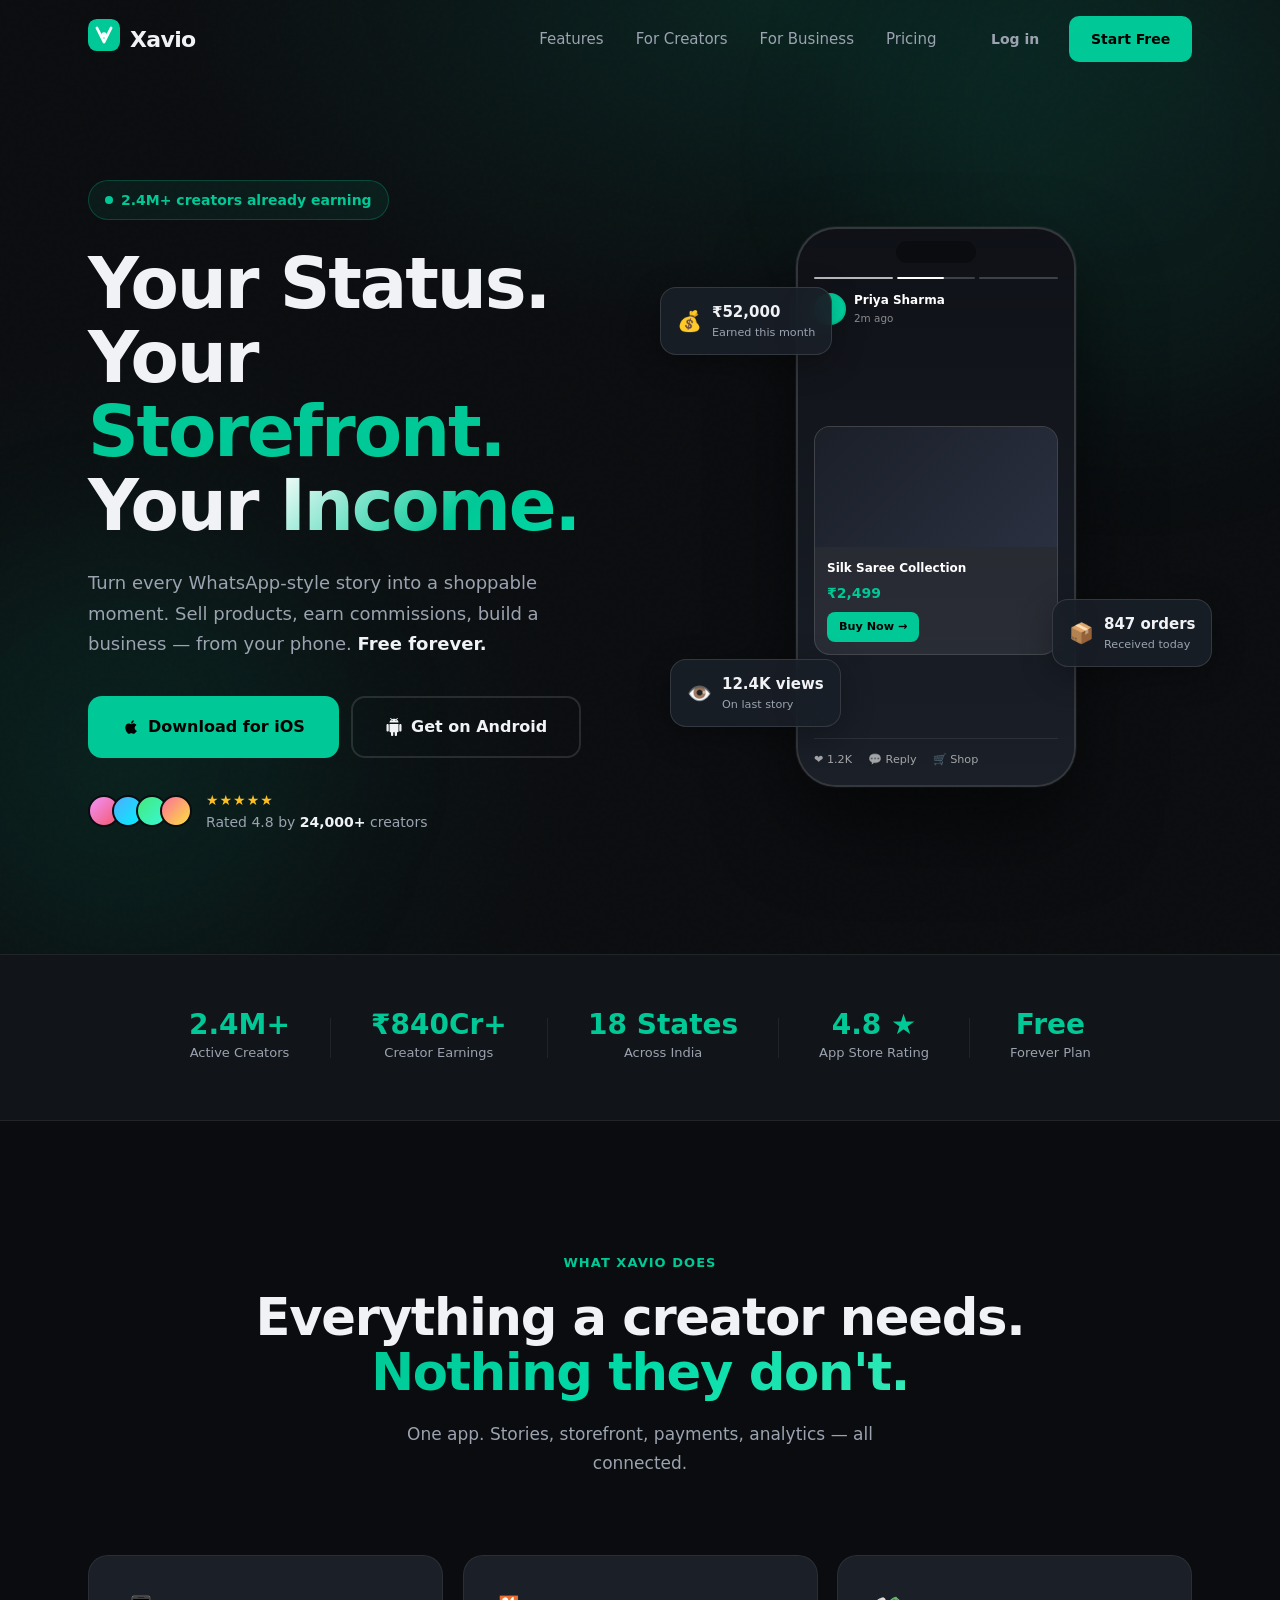
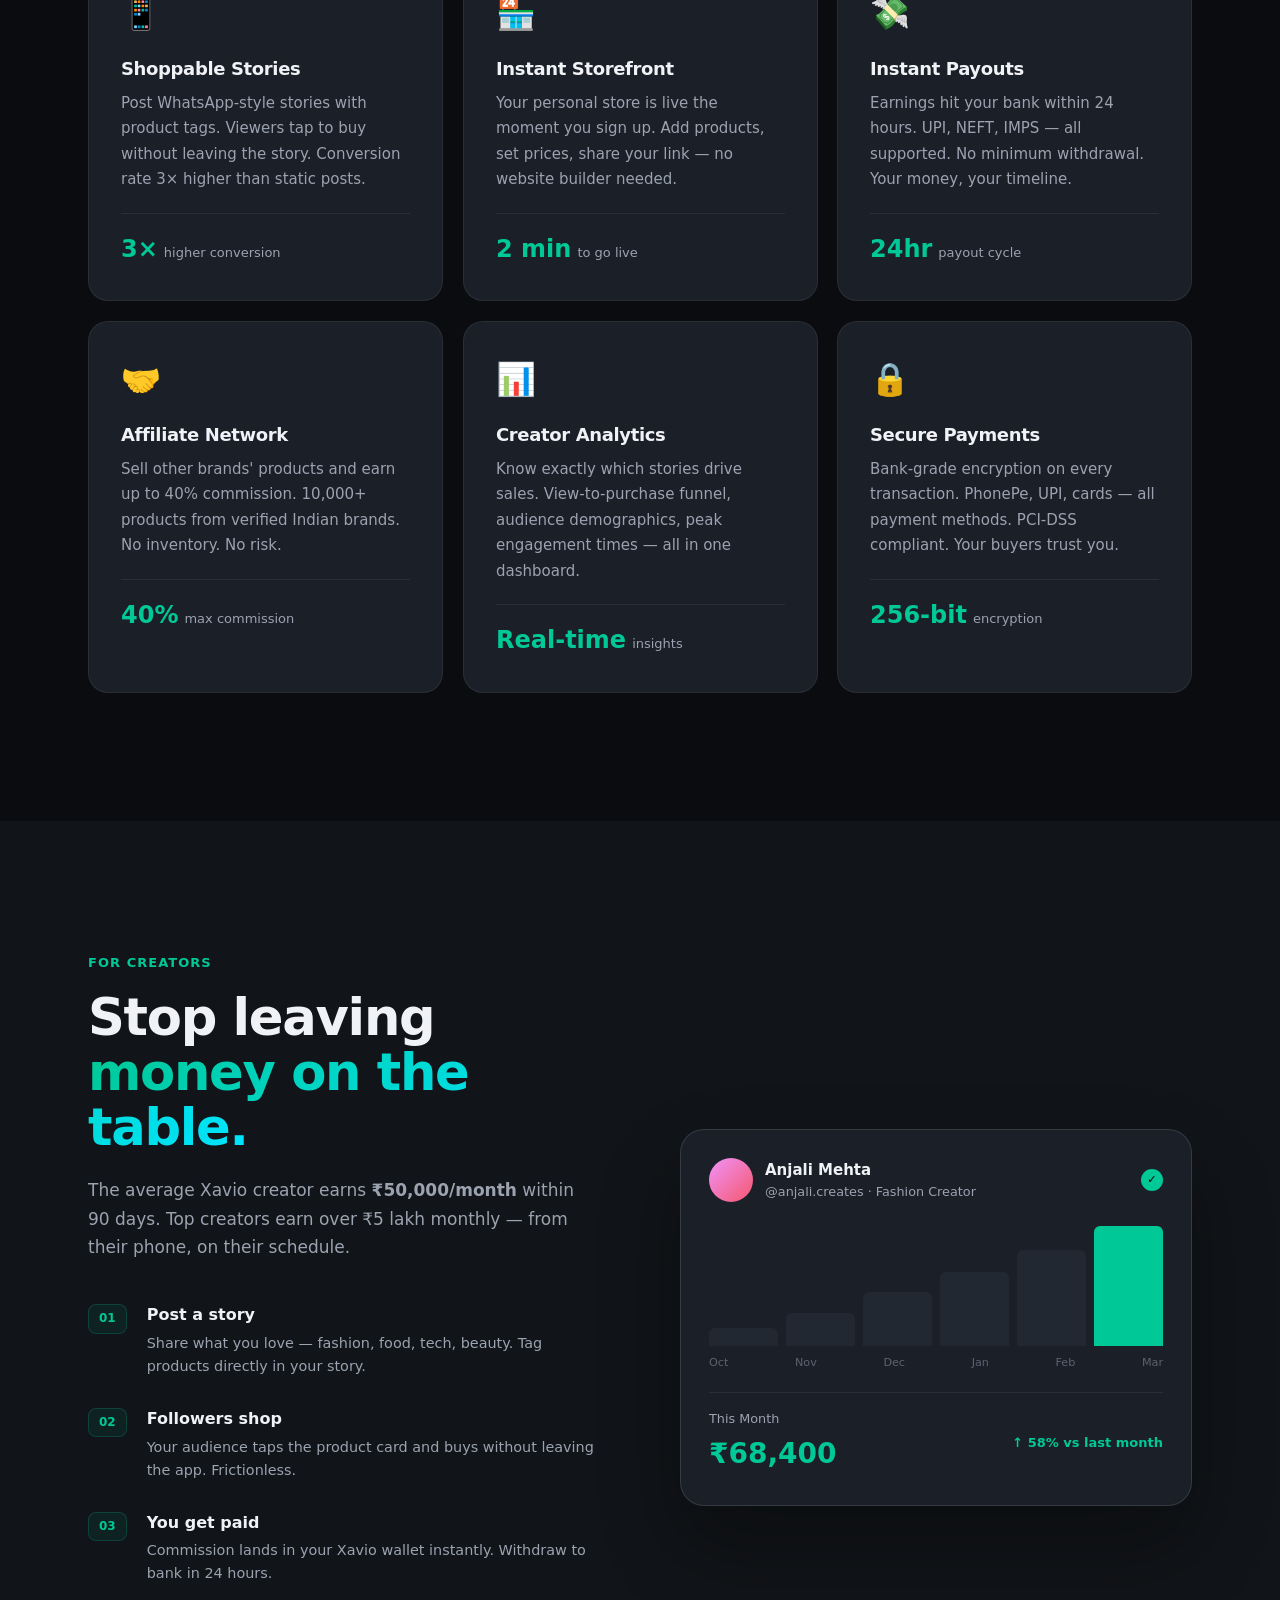
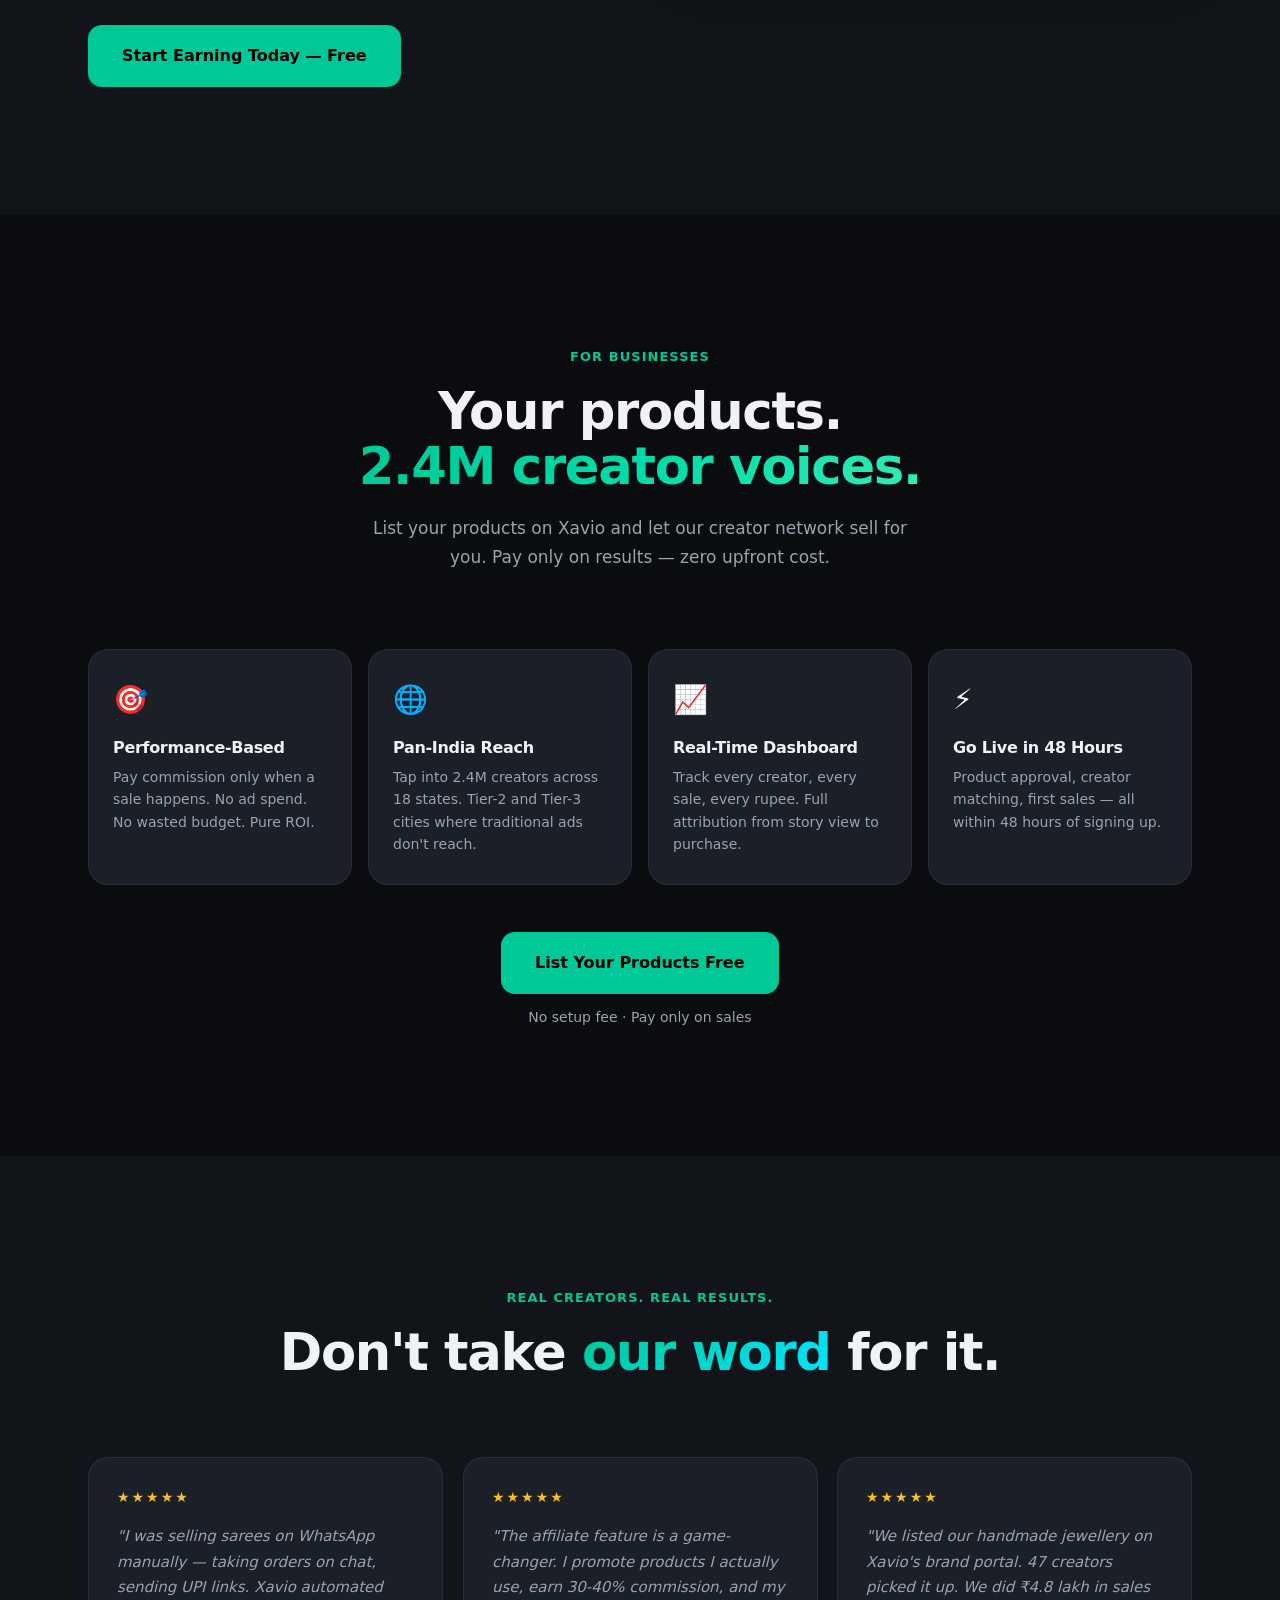
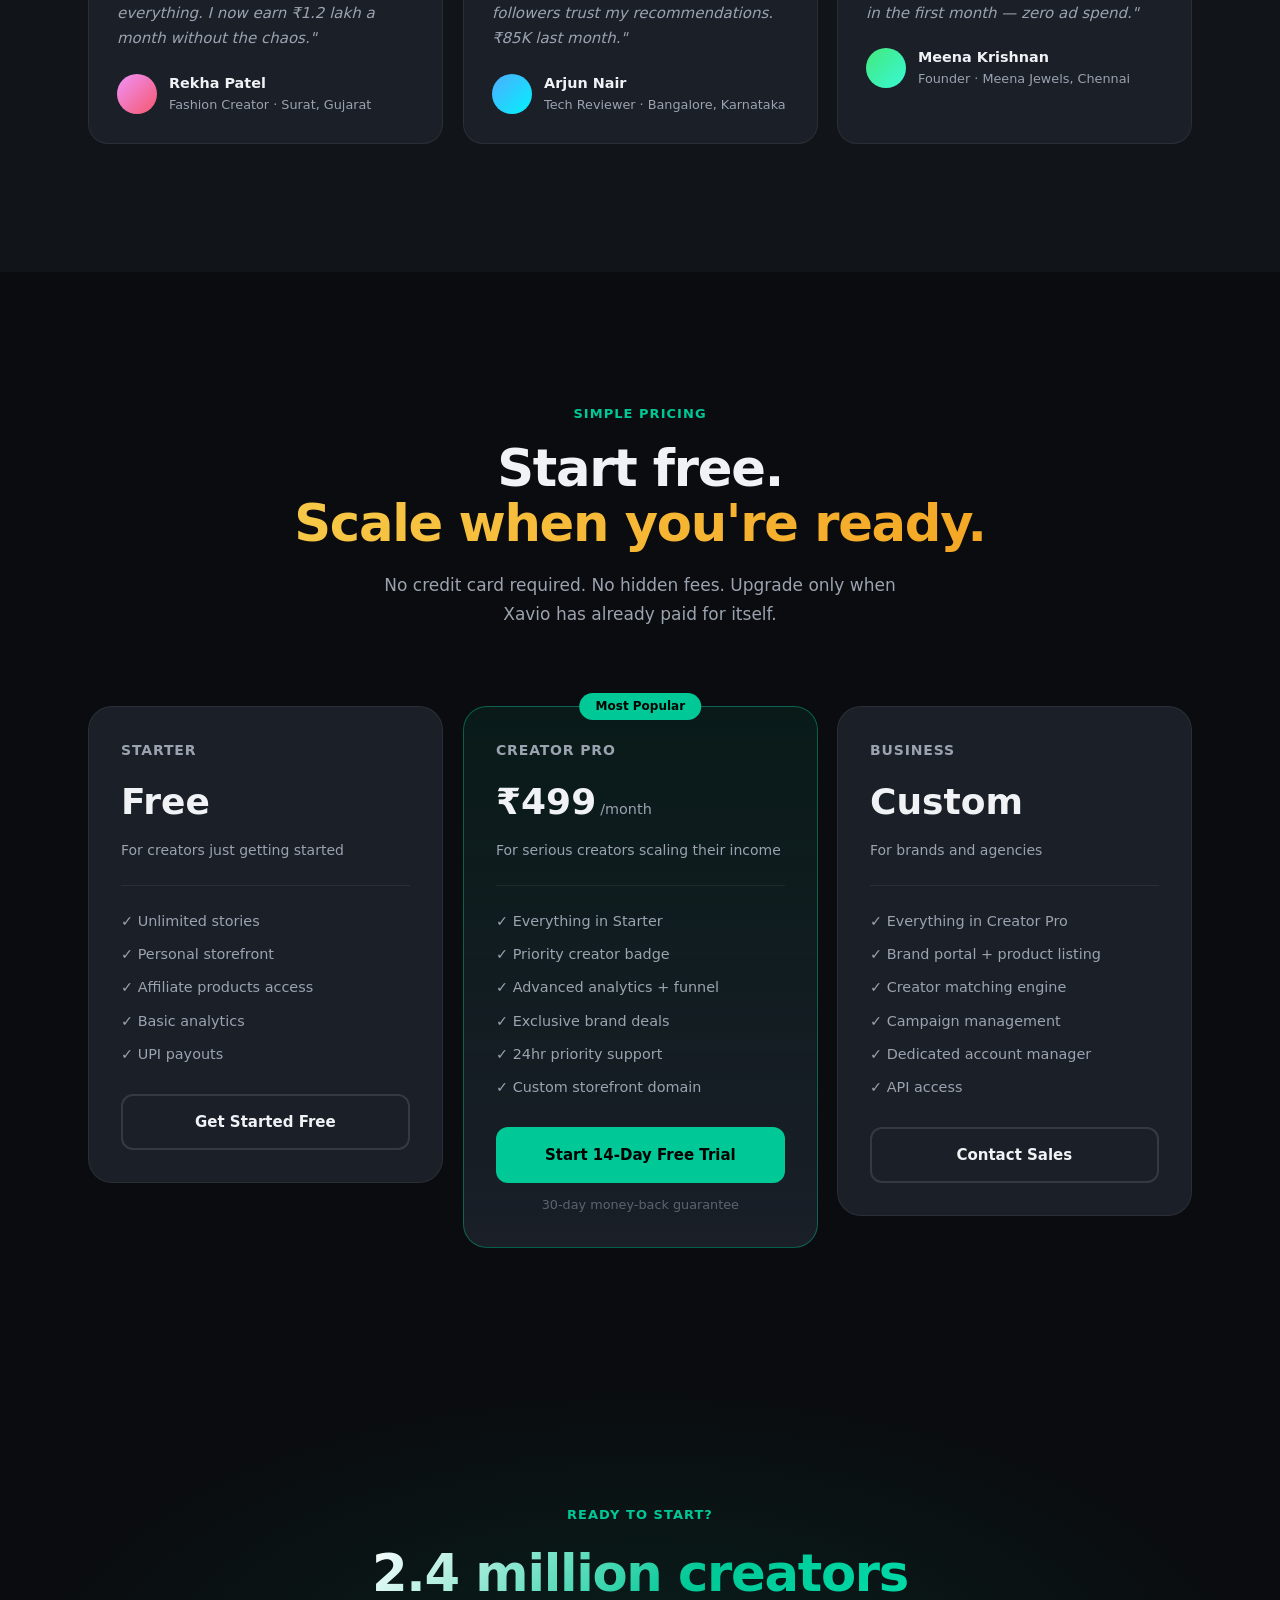
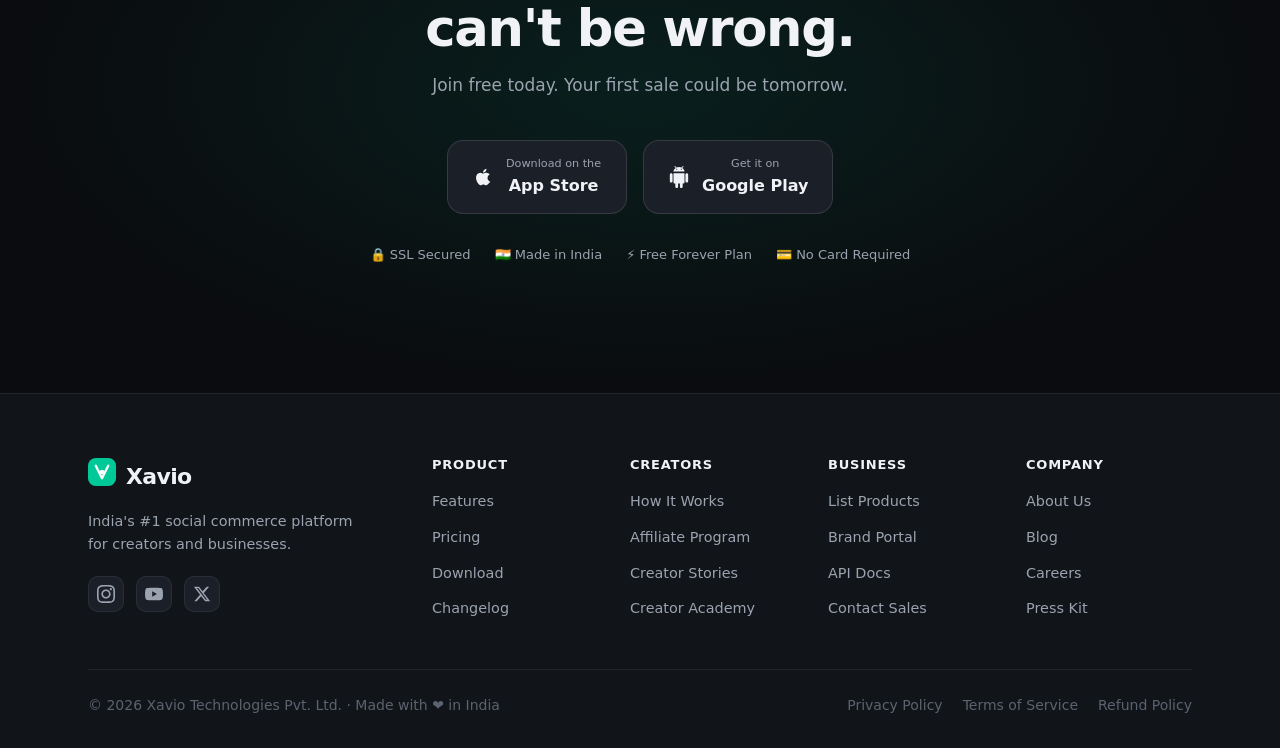
==== index.html @ 0e744843 "Initial commit: Xavio landing page (HTML, CSS, JS)" ====
<!DOCTYPE html>
<html lang="en" data-theme="dark">
<head>
  <meta charset="UTF-8" />
  <meta name="viewport" content="width=device-width, initial-scale=1.0" />
  <title>Xavio — India's #1 Social Commerce Platform for Creators</title>
  <meta name="description" content="Turn your WhatsApp status into a storefront. Join 2.4M+ Indian creators earning ₹50,000/month on Xavio. Free to start. No tech skills needed." />
  <meta property="og:type" content="website" />
  <meta property="og:title" content="Xavio — India's #1 Social Commerce Platform" />
  <meta property="og:description" content="Turn your WhatsApp status into a storefront. 2.4M+ creators. ₹840Cr+ in earnings." />
  <meta property="og:url" content="https://xavio.in" />
  <meta name="twitter:card" content="summary_large_image" />
  <link rel="canonical" href="https://xavio.in" />
  <!-- Apple SF Pro system font — loads instantly, zero network request, renders natively on Apple devices -->
  <!-- No external font import needed; SF Pro is loaded via system font stack in CSS -->
  <script type="application/ld+json">
  {
    "@context": "https://schema.org",
    "@type": "SoftwareApplication",
    "name": "Xavio",
    "applicationCategory": "BusinessApplication",
    "operatingSystem": "Android, iOS",
    "description": "India's #1 social commerce platform. Sell via WhatsApp-style stories, earn commissions, grow your business.",
    "offers": { "@type": "Offer", "price": "0", "priceCurrency": "INR" },
    "aggregateRating": { "@type": "AggregateRating", "ratingValue": "4.8", "reviewCount": "24000" },
    "publisher": { "@type": "Organization", "name": "Xavio Technologies", "url": "https://xavio.in" }
  }
  </script>
  <link rel="stylesheet" href="assets/css/style.css" />
</head>
<body>

<!-- NAV -->
<nav class="nav" id="nav">
  <div class="nav__inner">
    <a href="/" class="nav__logo" aria-label="Xavio home">
      <div class="nav__logo-icon" aria-hidden="true">
        <svg width="32" height="32" viewBox="0 0 36 36" fill="none"><rect width="36" height="36" rx="10" fill="#00C896"/><path d="M10 10L18 26L26 10" stroke="white" stroke-width="3" stroke-linecap="round" stroke-linejoin="round"/><circle cx="18" cy="18" r="3" fill="white"/></svg>
      </div>
      <span class="nav__logo-text">Xavio</span>
    </a>
    <ul class="nav__links" role="list">
      <li><a href="#features">Features</a></li>
      <li><a href="#creators">For Creators</a></li>
      <li><a href="#business">For Business</a></li>
      <li><a href="#pricing">Pricing</a></li>
    </ul>
    <div class="nav__actions">
      <a href="#download" class="btn btn--ghost btn--sm">Log in</a>
      <a href="#download" class="btn btn--primary btn--sm">Start Free</a>
    </div>
    <button class="nav__burger" aria-label="Open menu" aria-expanded="false" id="navBurger">
      <span></span><span></span><span></span>
    </button>
  </div>
  <div class="nav__mobile" id="navMobile" aria-hidden="true">
    <ul role="list">
      <li><a href="#features">Features</a></li>
      <li><a href="#creators">For Creators</a></li>
      <li><a href="#business">For Business</a></li>
      <li><a href="#pricing">Pricing</a></li>
      <li><a href="#download" class="btn btn--primary btn--full">Start Free — No Card Needed</a></li>
    </ul>
  </div>
</nav>

<!-- HERO -->
<section class="hero" id="hero" aria-labelledby="hero-h1">
  <div class="hero__bg" aria-hidden="true">
    <div class="hero__mesh"></div>
    <div class="hero__grain"></div>
    <div class="hero__blob hero__blob--1"></div>
    <div class="hero__blob hero__blob--2"></div>
  </div>
  <div class="container">
    <div class="hero__layout">
      <div class="hero__copy">
        <div class="hero__badge reveal">
          <span class="hero__badge-dot"></span>
          2.4M+ creators already earning
        </div>
        <h1 class="hero__h1 reveal" id="hero-h1">
          Your Status.<br/>
          Your <em>Storefront.</em><br/>
          Your <strong>Income.</strong>
        </h1>
        <p class="hero__sub reveal">
          Turn every WhatsApp-style story into a shoppable moment. Sell products, earn commissions, build a business — from your phone. <strong>Free forever.</strong>
        </p>
        <div class="hero__cta-row reveal">
          <a href="#download" class="btn btn--primary btn--lg">
            <svg width="18" height="18" viewBox="0 0 24 24" fill="currentColor" aria-hidden="true"><path d="M17.05 20.28c-.98.95-2.05.8-3.08.35-1.09-.46-2.09-.48-3.24 0-1.44.62-2.2.44-3.06-.35C2.79 15.25 3.51 7.7 9.05 7.4c1.42.07 2.4.83 3.23.87.97-.18 1.9-.97 3.27-.93 1.65.06 2.89.78 3.69 1.96-3.38 2.04-2.82 6.52.81 7.98zM12.03 7.25c-.15-2.23 1.66-4.07 3.74-4.25.29 2.58-2.34 4.5-3.74 4.25z"/></svg>
            Download for iOS
          </a>
          <a href="#download" class="btn btn--outline btn--lg">
            <svg width="18" height="18" viewBox="0 0 24 24" fill="currentColor" aria-hidden="true"><path d="M6 18c0 .55.45 1 1 1h1v3.5c0 .83.67 1.5 1.5 1.5s1.5-.67 1.5-1.5V19h2v3.5c0 .83.67 1.5 1.5 1.5s1.5-.67 1.5-1.5V19h1c.55 0 1-.45 1-1V8H6v10zM3.5 8C2.67 8 2 8.67 2 9.5v7c0 .83.67 1.5 1.5 1.5S5 17.33 5 16.5v-7C5 8.67 4.33 8 3.5 8zm17 0c-.83 0-1.5.67-1.5 1.5v7c0 .83.67 1.5 1.5 1.5s1.5-.67 1.5-1.5v-7c0-.83-.67-1.5-1.5-1.5zm-4.97-5.84l1.3-1.3c.2-.2.2-.51 0-.71-.2-.2-.51-.2-.71 0l-1.48 1.48C13.85 1.23 12.95 1 12 1c-.96 0-1.86.23-2.66.63L7.85.15c-.2-.2-.51-.2-.71 0-.2.2-.2.51 0 .71l1.31 1.31C7.01 3.07 6 4.42 6 6h12c0-1.58-1.01-2.93-2.47-3.84zM10 4H9V3h1v1zm5 0h-1V3h1v1z"/></svg>
            Get on Android
          </a>
        </div>
        <div class="hero__proof reveal">
          <div class="hero__avatars" aria-hidden="true">
            <div class="hero__av hero__av--1"></div>
            <div class="hero__av hero__av--2"></div>
            <div class="hero__av hero__av--3"></div>
            <div class="hero__av hero__av--4"></div>
          </div>
          <div>
            <div class="hero__stars" aria-label="4.8 out of 5 stars">★★★★★</div>
            <span>Rated 4.8 by <strong>24,000+</strong> creators</span>
          </div>
        </div>
      </div>

      <div class="hero__phone-wrap reveal-right" aria-hidden="true">
        <div class="hero__phone">
          <div class="hero__phone-notch"></div>
          <div class="hero__phone-screen">
            <div class="story-ui">
              <div class="story-progress">
                <div class="story-bar story-bar--done"></div>
                <div class="story-bar story-bar--active"></div>
                <div class="story-bar"></div>
              </div>
              <div class="story-header">
                <div class="story-av"></div>
                <div>
                  <div class="story-name">Priya Sharma</div>
                  <div class="story-time">2m ago</div>
                </div>
              </div>
              <div class="story-body">
                <div class="story-product">
                  <div class="story-product-img"></div>
                  <div class="story-product-info">
                    <div class="story-product-name">Silk Saree Collection</div>
                    <div class="story-product-price">₹2,499</div>
                    <div class="story-product-cta">Buy Now →</div>
                  </div>
                </div>
              </div>
              <div class="story-actions">
                <div class="story-action">❤️ 1.2K</div>
                <div class="story-action">💬 Reply</div>
                <div class="story-action">🛒 Shop</div>
              </div>
            </div>
          </div>
        </div>
        <div class="hero__stat hero__stat--a float-1">
          <div class="hero__stat-icon">💰</div>
          <div>
            <div class="hero__stat-val">₹52,000</div>
            <div class="hero__stat-lbl">Earned this month</div>
          </div>
        </div>
        <div class="hero__stat hero__stat--b float-2">
          <div class="hero__stat-icon">📦</div>
          <div>
            <div class="hero__stat-val">847 orders</div>
            <div class="hero__stat-lbl">Received today</div>
          </div>
        </div>
        <div class="hero__stat hero__stat--c float-3">
          <div class="hero__stat-icon">👁️</div>
          <div>
            <div class="hero__stat-val">12.4K views</div>
            <div class="hero__stat-lbl">On last story</div>
          </div>
        </div>
      </div>
    </div>
  </div>
</section>

<!-- TRUST BAR -->
<section class="trust" aria-label="Key metrics">
  <div class="container">
    <div class="trust__grid">
      <div class="trust__item reveal"><div class="trust__num">2.4M+</div><div class="trust__lbl">Active Creators</div></div>
      <div class="trust__div" aria-hidden="true"></div>
      <div class="trust__item reveal"><div class="trust__num">₹840Cr+</div><div class="trust__lbl">Creator Earnings</div></div>
      <div class="trust__div" aria-hidden="true"></div>
      <div class="trust__item reveal"><div class="trust__num">18 States</div><div class="trust__lbl">Across India</div></div>
      <div class="trust__div" aria-hidden="true"></div>
      <div class="trust__item reveal"><div class="trust__num">4.8 ★</div><div class="trust__lbl">App Store Rating</div></div>
      <div class="trust__div" aria-hidden="true"></div>
      <div class="trust__item reveal"><div class="trust__num">Free</div><div class="trust__lbl">Forever Plan</div></div>
    </div>
  </div>
</section>

<!-- FEATURES -->
<section class="features" id="features" aria-labelledby="features-h2">
  <div class="container">
    <div class="section-header reveal">
      <div class="section-tag">What Xavio Does</div>
      <h2 class="section-h2" id="features-h2">Everything a creator needs.<br/><span class="grad-green">Nothing they don't.</span></h2>
      <p class="section-sub">One app. Stories, storefront, payments, analytics — all connected.</p>
    </div>
    <div class="features__grid">
      <article class="feat-card reveal" style="--d:0ms">
        <div class="feat-card__icon" aria-hidden="true">📱</div>
        <h3>Shoppable Stories</h3>
        <p>Post WhatsApp-style stories with product tags. Viewers tap to buy without leaving the story. Conversion rate 3× higher than static posts.</p>
        <div class="feat-card__metric"><span class="metric-val">3×</span><span class="metric-lbl">higher conversion</span></div>
      </article>
      <article class="feat-card reveal" style="--d:80ms">
        <div class="feat-card__icon" aria-hidden="true">🏪</div>
        <h3>Instant Storefront</h3>
        <p>Your personal store is live the moment you sign up. Add products, set prices, share your link — no website builder needed.</p>
        <div class="feat-card__metric"><span class="metric-val">2 min</span><span class="metric-lbl">to go live</span></div>
      </article>
      <article class="feat-card reveal" style="--d:160ms">
        <div class="feat-card__icon" aria-hidden="true">💸</div>
        <h3>Instant Payouts</h3>
        <p>Earnings hit your bank within 24 hours. UPI, NEFT, IMPS — all supported. No minimum withdrawal. Your money, your timeline.</p>
        <div class="feat-card__metric"><span class="metric-val">24hr</span><span class="metric-lbl">payout cycle</span></div>
      </article>
      <article class="feat-card reveal" style="--d:0ms">
        <div class="feat-card__icon" aria-hidden="true">🤝</div>
        <h3>Affiliate Network</h3>
        <p>Sell other brands' products and earn up to 40% commission. 10,000+ products from verified Indian brands. No inventory. No risk.</p>
        <div class="feat-card__metric"><span class="metric-val">40%</span><span class="metric-lbl">max commission</span></div>
      </article>
      <article class="feat-card reveal" style="--d:80ms">
        <div class="feat-card__icon" aria-hidden="true">📊</div>
        <h3>Creator Analytics</h3>
        <p>Know exactly which stories drive sales. View-to-purchase funnel, audience demographics, peak engagement times — all in one dashboard.</p>
        <div class="feat-card__metric"><span class="metric-val">Real-time</span><span class="metric-lbl">insights</span></div>
      </article>
      <article class="feat-card reveal" style="--d:160ms">
        <div class="feat-card__icon" aria-hidden="true">🔒</div>
        <h3>Secure Payments</h3>
        <p>Bank-grade encryption on every transaction. PhonePe, UPI, cards — all payment methods. PCI-DSS compliant. Your buyers trust you.</p>
        <div class="feat-card__metric"><span class="metric-val">256-bit</span><span class="metric-lbl">encryption</span></div>
      </article>
    </div>
  </div>
</section>

<!-- CREATOR EARNINGS -->
<section class="earnings" id="creators" aria-labelledby="earnings-h2">
  <div class="container">
    <div class="earnings__layout">
      <div class="earnings__copy reveal">
        <div class="section-tag">For Creators</div>
        <h2 class="section-h2" id="earnings-h2">Stop leaving<br/><span class="grad-warm">money on the table.</span></h2>
        <p class="section-sub">The average Xavio creator earns <strong>₹50,000/month</strong> within 90 days. Top creators earn over ₹5 lakh monthly — from their phone, on their schedule.</p>
        <div class="earn-steps">
          <div class="earn-step">
            <div class="earn-step__num" aria-hidden="true">01</div>
            <div><strong>Post a story</strong><p>Share what you love — fashion, food, tech, beauty. Tag products directly in your story.</p></div>
          </div>
          <div class="earn-step">
            <div class="earn-step__num" aria-hidden="true">02</div>
            <div><strong>Followers shop</strong><p>Your audience taps the product card and buys without leaving the app. Frictionless.</p></div>
          </div>
          <div class="earn-step">
            <div class="earn-step__num" aria-hidden="true">03</div>
            <div><strong>You get paid</strong><p>Commission lands in your Xavio wallet instantly. Withdraw to bank in 24 hours.</p></div>
          </div>
        </div>
        <a href="#download" class="btn btn--primary btn--lg">Start Earning Today — Free</a>
      </div>
      <div class="earnings__card-wrap reveal-right">
        <div class="earn-card">
          <div class="earn-card__header">
            <div class="earn-card__av"></div>
            <div>
              <div class="earn-card__name">Anjali Mehta</div>
              <div class="earn-card__handle">@anjali.creates · Fashion Creator</div>
            </div>
            <div class="earn-card__verified" aria-label="Verified">✓</div>
          </div>
          <div class="earn-card__chart" aria-label="Monthly earnings growing from ₹8K to ₹68K over 6 months">
            <div class="chart-bars">
              <div class="chart-bar" style="--h:15%" data-v="₹8K"></div>
              <div class="chart-bar" style="--h:28%" data-v="₹15K"></div>
              <div class="chart-bar" style="--h:45%" data-v="₹24K"></div>
              <div class="chart-bar" style="--h:62%" data-v="₹33K"></div>
              <div class="chart-bar" style="--h:80%" data-v="₹43K"></div>
              <div class="chart-bar chart-bar--hi" style="--h:100%" data-v="₹68K"></div>
            </div>
            <div class="chart-months"><span>Oct</span><span>Nov</span><span>Dec</span><span>Jan</span><span>Feb</span><span>Mar</span></div>
          </div>
          <div class="earn-card__total">
            <div><div class="earn-card__total-lbl">This Month</div><div class="earn-card__total-val">₹68,400</div></div>
            <div class="earn-card__growth">↑ 58% vs last month</div>
          </div>
        </div>
      </div>
    </div>
  </div>
</section>

<!-- BUSINESS -->
<section class="business" id="business" aria-labelledby="business-h2">
  <div class="container">
    <div class="section-header reveal">
      <div class="section-tag">For Businesses</div>
      <h2 class="section-h2" id="business-h2">Your products.<br/><span class="grad-green">2.4M creator voices.</span></h2>
      <p class="section-sub">List your products on Xavio and let our creator network sell for you. Pay only on results — zero upfront cost.</p>
    </div>
    <div class="biz-grid">
      <div class="biz-card reveal" style="--d:0ms">
        <div class="biz-card__icon" aria-hidden="true">🎯</div>
        <h3>Performance-Based</h3>
        <p>Pay commission only when a sale happens. No ad spend. No wasted budget. Pure ROI.</p>
      </div>
      <div class="biz-card reveal" style="--d:80ms">
        <div class="biz-card__icon" aria-hidden="true">🌐</div>
        <h3>Pan-India Reach</h3>
        <p>Tap into 2.4M creators across 18 states. Tier-2 and Tier-3 cities where traditional ads don't reach.</p>
      </div>
      <div class="biz-card reveal" style="--d:160ms">
        <div class="biz-card__icon" aria-hidden="true">📈</div>
        <h3>Real-Time Dashboard</h3>
        <p>Track every creator, every sale, every rupee. Full attribution from story view to purchase.</p>
      </div>
      <div class="biz-card reveal" style="--d:240ms">
        <div class="biz-card__icon" aria-hidden="true">⚡</div>
        <h3>Go Live in 48 Hours</h3>
        <p>Product approval, creator matching, first sales — all within 48 hours of signing up.</p>
      </div>
    </div>
    <div class="biz-cta reveal">
      <a href="mailto:business@xavio.in" class="btn btn--primary btn--lg">List Your Products Free</a>
      <span class="biz-cta__note">No setup fee · Pay only on sales</span>
    </div>
  </div>
</section>

<!-- TESTIMONIALS -->
<section class="testimonials" aria-labelledby="testi-h2">
  <div class="container">
    <div class="section-header reveal">
      <div class="section-tag">Real Creators. Real Results.</div>
      <h2 class="section-h2" id="testi-h2">Don't take <span class="grad-warm">our word</span> for it.</h2>
    </div>
    <div class="testi-grid">
      <blockquote class="testi reveal">
        <div class="testi__stars" aria-label="5 out of 5 stars">★★★★★</div>
        <p>"I was selling sarees on WhatsApp manually — taking orders on chat, sending UPI links. Xavio automated everything. I now earn ₹1.2 lakh a month without the chaos."</p>
        <footer class="testi__footer">
          <div class="testi__av testi__av--1" aria-hidden="true"></div>
          <div><cite class="testi__name">Rekha Patel</cite><div class="testi__role">Fashion Creator · Surat, Gujarat</div></div>
        </footer>
      </blockquote>
      <blockquote class="testi reveal" style="--d:80ms">
        <div class="testi__stars" aria-label="5 out of 5 stars">★★★★★</div>
        <p>"The affiliate feature is a game-changer. I promote products I actually use, earn 30-40% commission, and my followers trust my recommendations. ₹85K last month."</p>
        <footer class="testi__footer">
          <div class="testi__av testi__av--2" aria-hidden="true"></div>
          <div><cite class="testi__name">Arjun Nair</cite><div class="testi__role">Tech Reviewer · Bangalore, Karnataka</div></div>
        </footer>
      </blockquote>
      <blockquote class="testi reveal" style="--d:160ms">
        <div class="testi__stars" aria-label="5 out of 5 stars">★★★★★</div>
        <p>"We listed our handmade jewellery on Xavio's brand portal. 47 creators picked it up. We did ₹4.8 lakh in sales in the first month — zero ad spend."</p>
        <footer class="testi__footer">
          <div class="testi__av testi__av--3" aria-hidden="true"></div>
          <div><cite class="testi__name">Meena Krishnan</cite><div class="testi__role">Founder · Meena Jewels, Chennai</div></div>
        </footer>
      </blockquote>
    </div>
  </div>
</section>

<!-- PRICING -->
<section class="pricing" id="pricing" aria-labelledby="pricing-h2">
  <div class="container">
    <div class="section-header reveal">
      <div class="section-tag">Simple Pricing</div>
      <h2 class="section-h2" id="pricing-h2">Start free.<br/><span class="grad-gold">Scale when you're ready.</span></h2>
      <p class="section-sub">No credit card required. No hidden fees. Upgrade only when Xavio has already paid for itself.</p>
    </div>
    <div class="pricing__grid">
      <div class="price-card reveal">
        <div class="price-card__tier">Starter</div>
        <div class="price-card__price"><span class="price-card__amt">Free</span></div>
        <div class="price-card__desc">For creators just getting started</div>
        <ul class="price-card__feats" role="list">
          <li>✓ Unlimited stories</li>
          <li>✓ Personal storefront</li>
          <li>✓ Affiliate products access</li>
          <li>✓ Basic analytics</li>
          <li>✓ UPI payouts</li>
        </ul>
        <a href="#download" class="btn btn--outline btn--full">Get Started Free</a>
      </div>
      <div class="price-card price-card--featured reveal" style="--d:80ms">
        <div class="price-card__popular">Most Popular</div>
        <div class="price-card__tier">Creator Pro</div>
        <div class="price-card__price">
          <span class="price-card__amt">₹499</span>
          <span class="price-card__period">/month</span>
        </div>
        <div class="price-card__desc">For serious creators scaling their income</div>
        <ul class="price-card__feats" role="list">
          <li>✓ Everything in Starter</li>
          <li>✓ Priority creator badge</li>
          <li>✓ Advanced analytics + funnel</li>
          <li>✓ Exclusive brand deals</li>
          <li>✓ 24hr priority support</li>
          <li>✓ Custom storefront domain</li>
        </ul>
        <a href="#download" class="btn btn--primary btn--full">Start 14-Day Free Trial</a>
        <div class="price-card__guarantee">30-day money-back guarantee</div>
      </div>
      <div class="price-card reveal" style="--d:160ms">
        <div class="price-card__tier">Business</div>
        <div class="price-card__price"><span class="price-card__amt">Custom</span></div>
        <div class="price-card__desc">For brands and agencies</div>
        <ul class="price-card__feats" role="list">
          <li>✓ Everything in Creator Pro</li>
          <li>✓ Brand portal + product listing</li>
          <li>✓ Creator matching engine</li>
          <li>✓ Campaign management</li>
          <li>✓ Dedicated account manager</li>
          <li>✓ API access</li>
        </ul>
        <a href="mailto:business@xavio.in" class="btn btn--outline btn--full">Contact Sales</a>
      </div>
    </div>
  </div>
</section>

<!-- DOWNLOAD CTA -->
<section class="download" id="download" aria-labelledby="dl-h2">
  <div class="download__bg" aria-hidden="true"><div class="download__mesh"></div></div>
  <div class="container">
    <div class="download__inner reveal">
      <div class="download__tag">Ready to start?</div>
      <h2 class="download__h2" id="dl-h2"><span class="grad-hero">2.4 million creators</span><br/>can't be wrong.</h2>
      <p class="download__sub">Join free today. Your first sale could be tomorrow.</p>
      <div class="store-btns">
        <a href="#" class="store-btn" aria-label="Download on the App Store">
          <svg viewBox="0 0 24 24" fill="currentColor" width="22" height="22" aria-hidden="true"><path d="M17.05 20.28c-.98.95-2.05.8-3.08.35-1.09-.46-2.09-.48-3.24 0-1.44.62-2.2.44-3.06-.35C2.79 15.25 3.51 7.7 9.05 7.4c1.42.07 2.4.83 3.23.87.97-.18 1.9-.97 3.27-.93 1.65.06 2.89.78 3.69 1.96-3.38 2.04-2.82 6.52.81 7.98zM12.03 7.25c-.15-2.23 1.66-4.07 3.74-4.25.29 2.58-2.34 4.5-3.74 4.25z"/></svg>
          <div><div class="store-btn__sub">Download on the</div><div class="store-btn__main">App Store</div></div>
        </a>
        <a href="#" class="store-btn" aria-label="Get it on Google Play">
          <svg viewBox="0 0 24 24" fill="currentColor" width="22" height="22" aria-hidden="true"><path d="M6 18c0 .55.45 1 1 1h1v3.5c0 .83.67 1.5 1.5 1.5s1.5-.67 1.5-1.5V19h2v3.5c0 .83.67 1.5 1.5 1.5s1.5-.67 1.5-1.5V19h1c.55 0 1-.45 1-1V8H6v10zm-2.5-10C2.67 8 2 8.67 2 9.5v7c0 .83.67 1.5 1.5 1.5S5 17.33 5 16.5v-7C5 8.67 4.33 8 3.5 8zm17 0c-.83 0-1.5.67-1.5 1.5v7c0 .83.67 1.5 1.5 1.5s1.5-.67 1.5-1.5v-7c0-.83-.67-1.5-1.5-1.5zm-4.97-5.84l1.3-1.3c.2-.2.2-.51 0-.71-.2-.2-.51-.2-.71 0l-1.48 1.48C13.85 1.23 12.95 1 12 1c-.96 0-1.86.23-2.66.63L7.85.15c-.2-.2-.51-.2-.71 0-.2.2-.2.51 0 .71l1.31 1.31C7.01 3.07 6 4.42 6 6h12c0-1.58-1.01-2.93-2.47-3.84zM10 4H9V3h1v1zm5 0h-1V3h1v1z"/></svg>
          <div><div class="store-btn__sub">Get it on</div><div class="store-btn__main">Google Play</div></div>
        </a>
      </div>
      <div class="download__trust">
        <span>🔒 SSL Secured</span>
        <span>🇮🇳 Made in India</span>
        <span>⚡ Free Forever Plan</span>
        <span>💳 No Card Required</span>
      </div>
    </div>
  </div>
</section>

<!-- FOOTER -->
<footer class="footer" role="contentinfo">
  <div class="container">
    <div class="footer__top">
      <div class="footer__brand">
        <a href="/" class="nav__logo" aria-label="Xavio home">
          <div class="nav__logo-icon" aria-hidden="true">
            <svg width="28" height="28" viewBox="0 0 36 36" fill="none"><rect width="36" height="36" rx="10" fill="#00C896"/><path d="M10 10L18 26L26 10" stroke="white" stroke-width="3" stroke-linecap="round" stroke-linejoin="round"/><circle cx="18" cy="18" r="3" fill="white"/></svg>
          </div>
          <span class="nav__logo-text">Xavio</span>
        </a>
        <p>India's #1 social commerce platform for creators and businesses.</p>
        <div class="footer__social">
          <a href="#" aria-label="Xavio on Instagram"><svg viewBox="0 0 24 24" fill="currentColor" width="18" height="18"><path d="M12 2.163c3.204 0 3.584.012 4.85.07 3.252.148 4.771 1.691 4.919 4.919.058 1.265.069 1.645.069 4.849 0 3.205-.012 3.584-.069 4.849-.149 3.225-1.664 4.771-4.919 4.919-1.266.058-1.644.07-4.85.07-3.204 0-3.584-.012-4.849-.07-3.26-.149-4.771-1.699-4.919-4.92-.058-1.265-.07-1.644-.07-4.849 0-3.204.013-3.583.07-4.849.149-3.227 1.664-4.771 4.919-4.919 1.266-.057 1.645-.069 4.849-.069zm0-2.163c-3.259 0-3.667.014-4.947.072-4.358.2-6.78 2.618-6.98 6.98-.059 1.281-.073 1.689-.073 4.948 0 3.259.014 3.668.072 4.948.2 4.358 2.618 6.78 6.98 6.98 1.281.058 1.689.072 4.948.072 3.259 0 3.668-.014 4.948-.072 4.354-.2 6.782-2.618 6.979-6.98.059-1.28.073-1.689.073-4.948 0-3.259-.014-3.667-.072-4.947-.196-4.354-2.617-6.78-6.979-6.98-1.281-.059-1.69-.073-4.949-.073zm0 5.838c-3.403 0-6.162 2.759-6.162 6.162s2.759 6.163 6.162 6.163 6.162-2.759 6.162-6.163c0-3.403-2.759-6.162-6.162-6.162zm0 10.162c-2.209 0-4-1.79-4-4 0-2.209 1.791-4 4-4s4 1.791 4 4c0 2.21-1.791 4-4 4zm6.406-11.845c-.796 0-1.441.645-1.441 1.44s.645 1.44 1.441 1.44c.795 0 1.439-.645 1.439-1.44s-.644-1.44-1.439-1.44z"/></svg></a>
          <a href="#" aria-label="Xavio on YouTube"><svg viewBox="0 0 24 24" fill="currentColor" width="18" height="18"><path d="M23.495 6.205a3.007 3.007 0 0 0-2.088-2.088c-1.87-.501-9.396-.501-9.396-.501s-7.507-.01-9.396.501A3.007 3.007 0 0 0 .527 6.205a31.247 31.247 0 0 0-.522 5.805 31.247 31.247 0 0 0 .522 5.783 3.007 3.007 0 0 0 2.088 2.088c1.868.502 9.396.502 9.396.502s7.506 0 9.396-.502a3.007 3.007 0 0 0 2.088-2.088 31.247 31.247 0 0 0 .5-5.783 31.247 31.247 0 0 0-.5-5.805zM9.609 15.601V8.408l6.264 3.602z"/></svg></a>
          <a href="#" aria-label="Xavio on Twitter/X"><svg viewBox="0 0 24 24" fill="currentColor" width="18" height="18"><path d="M18.244 2.25h3.308l-7.227 8.26 8.502 11.24H16.17l-5.214-6.817L4.99 21.75H1.68l7.73-8.835L1.254 2.25H8.08l4.713 6.231zm-1.161 17.52h1.833L7.084 4.126H5.117z"/></svg></a>
        </div>
      </div>
      <nav class="footer__nav" aria-label="Footer navigation">
        <div class="footer__col">
          <h4>Product</h4>
          <ul role="list">
            <li><a href="#features">Features</a></li>
            <li><a href="#pricing">Pricing</a></li>
            <li><a href="#download">Download</a></li>
            <li><a href="#">Changelog</a></li>
          </ul>
        </div>
        <div class="footer__col">
          <h4>Creators</h4>
          <ul role="list">
            <li><a href="#">How It Works</a></li>
            <li><a href="#">Affiliate Program</a></li>
            <li><a href="#">Creator Stories</a></li>
            <li><a href="#">Creator Academy</a></li>
          </ul>
        </div>
        <div class="footer__col">
          <h4>Business</h4>
          <ul role="list">
            <li><a href="#">List Products</a></li>
            <li><a href="#">Brand Portal</a></li>
            <li><a href="#">API Docs</a></li>
            <li><a href="mailto:business@xavio.in">Contact Sales</a></li>
          </ul>
        </div>
        <div class="footer__col">
          <h4>Company</h4>
          <ul role="list">
            <li><a href="#">About Us</a></li>
            <li><a href="#">Blog</a></li>
            <li><a href="#">Careers</a></li>
            <li><a href="#">Press Kit</a></li>
          </ul>
        </div>
      </nav>
    </div>
    <div class="footer__bottom">
      <p>© 2026 Xavio Technologies Pvt. Ltd. · Made with ❤️ in India</p>
      <div class="footer__legal">
        <a href="#">Privacy Policy</a>
        <a href="#">Terms of Service</a>
        <a href="#">Refund Policy</a>
      </div>
    </div>
  </div>
</footer>

<!-- Mobile sticky CTA (shown after scroll) -->
<div class="sticky-cta" id="stickyCta" aria-label="Download Xavio" role="complementary" aria-hidden="true">
  <a href="#download" class="btn btn--primary btn--full">Download Free — Start Earning Today</a>
</div>

<script src="assets/js/main.js" defer></script>
</body>
</html>
---- assets/css/style.css ----
/* ============================================================
   XAVIO LANDING PAGE — style.css v2
   Design: Bold dark theme · Syne + Plus Jakarta Sans
   Patterns: frontend-design, page-cro, content-hash-cache
   ============================================================ */

/* ── RESET ──────────────────────────────────────────────── */
*, *::before, *::after { box-sizing: border-box; margin: 0; padding: 0; }

/* ── TOKENS ─────────────────────────────────────────────── */
:root {
  --green:        #00C896;
  --green-dim:    #00A67E;
  --green-glow:   rgba(0,200,150,0.18);
  --green-glow-s: rgba(0,200,150,0.08);

  --bg:           #0A0C0F;
  --bg-2:         #111418;
  --bg-3:         #181C22;
  --surface:      #1A1F28;
  --surface-2:    #222831;

  --fg:           #F0F2F5;
  --fg-2:         #9BA3B0;
  --fg-3:         #5C6370;

  --border:       rgba(255,255,255,0.07);
  --border-2:     rgba(255,255,255,0.12);

  /* Apple SF Pro system font stack — renders as SF Pro on Apple, Segoe UI on Windows,
     Roboto on Android. Zero network request, instant render, native feel. */
  --font-display: -apple-system, 'SF Pro Display', BlinkMacSystemFont, 'Segoe UI', system-ui, sans-serif;
  --font-body:    -apple-system, 'SF Pro Text', BlinkMacSystemFont, 'Segoe UI', system-ui, sans-serif;

  /* Gradient text palette */
  --grad-green:   linear-gradient(135deg, #00C896 0%, #00dba8 50%, #34ebb8 100%);
  --grad-warm:    linear-gradient(135deg, #00C896 0%, #00e5ff 100%);
  --grad-gold:    linear-gradient(135deg, #f7c948 0%, #f4a623 100%);
  --grad-hero:    linear-gradient(135deg, #ffffff 0%, #00C896 60%, #00dba8 100%);

  --section-gap:  clamp(80px, 10vw, 140px);
  --container:    1200px;
  --ease:         cubic-bezier(0.22, 1, 0.36, 1);
}

html { scroll-behavior: smooth; font-size: 16px; }
body {
  font-family: var(--font-body);
  background: var(--bg);
  color: var(--fg);
  line-height: 1.6;
  -webkit-font-smoothing: antialiased;
  -moz-osx-font-smoothing: grayscale;
  text-rendering: optimizeLegibility;
  overflow-x: hidden;
}
/* Apple HIG: display weight for large titles, text weight for body */
h1,h2,h3,h4 {
  font-family: var(--font-display);
  line-height: 1.08;
  letter-spacing: -0.025em;
  font-weight: 700;
}
h1 { font-weight: 800; letter-spacing: -0.03em; }
h2 { font-weight: 700; letter-spacing: -0.025em; }
h3 { font-weight: 600; letter-spacing: -0.02em; }

/* ── GRADIENT TEXT UTILITY CLASSES ─────────────────────── */
/* Usage: add class="grad-green" / "grad-warm" / "grad-gold" / "grad-hero" to any element */
.grad-green, .grad-warm, .grad-gold, .grad-hero {
  -webkit-background-clip: text;
  background-clip: text;
  -webkit-text-fill-color: transparent;
  color: transparent;
  display: inline; /* must be inline or inline-block */
}
.grad-green  { background-image: var(--grad-green); }
.grad-warm   { background-image: var(--grad-warm); }
.grad-gold   { background-image: var(--grad-gold); }
.grad-hero   { background-image: var(--grad-hero); }
a { text-decoration: none; color: inherit; }
ul { list-style: none; }
img { max-width: 100%; display: block; }

/* ── CONTAINER ──────────────────────────────────────────── */
.container {
  width: 100%;
  max-width: var(--container);
  margin: 0 auto;
  padding: 0 clamp(20px, 5vw, 48px);
}

/* ── BUTTONS ────────────────────────────────────────────── */
.btn {
  display: inline-flex;
  align-items: center;
  gap: 8px;
  font-family: var(--font-body);
  font-weight: 600;
  font-size: 0.9375rem;
  border-radius: 12px;
  border: 2px solid transparent;
  cursor: pointer;
  text-decoration: none;
  transition: transform 80ms var(--ease), box-shadow 200ms, background 200ms, border-color 200ms, color 200ms;
  will-change: transform;
  white-space: nowrap;
  padding: 14px 28px;
}
.btn:active { transform: scale(0.97) !important; }
.btn--primary { background: var(--green); color: #000; }
.btn--primary:hover { background: #00dba8; box-shadow: 0 8px 32px var(--green-glow); transform: translateY(-2px); }
.btn--outline { background: transparent; color: var(--fg); border-color: var(--border-2); }
.btn--outline:hover { border-color: var(--green); color: var(--green); transform: translateY(-2px); }
.btn--ghost { background: transparent; color: var(--fg-2); padding: 10px 18px; }
.btn--ghost:hover { color: var(--fg); }
.btn--lg { padding: 16px 32px; font-size: 1rem; border-radius: 14px; }
.btn--sm { padding: 10px 20px; font-size: 0.875rem; border-radius: 10px; }
.btn--full { width: 100%; justify-content: center; }

/* ── SECTION HEADERS ────────────────────────────────────── */
.section-tag {
  display: inline-block;
  font-size: 0.8125rem;
  font-weight: 600;
  letter-spacing: 0.08em;
  text-transform: uppercase;
  color: var(--green);
  margin-bottom: 16px;
}
.section-h2 { font-size: clamp(2rem, 4vw, 3.25rem); color: var(--fg); margin-bottom: 20px; }
.section-sub { font-size: 1.0625rem; color: var(--fg-2); max-width: 560px; line-height: 1.7; }
.section-header { text-align: center; margin-bottom: clamp(48px, 6vw, 80px); }
.section-header .section-sub { margin: 0 auto; }

/* ── SCROLL REVEAL ──────────────────────────────────────── */
.reveal, .reveal-right {
  opacity: 0;
  transform: translateY(32px);
  transition: opacity 600ms var(--ease), transform 600ms var(--ease);
  transition-delay: var(--d, 0ms);
  will-change: transform, opacity;
}
.reveal-right { transform: translateX(40px); }
.reveal.visible, .reveal-right.visible { opacity: 1; transform: translate(0); }

/* ── NAV ────────────────────────────────────────────────── */
.nav {
  position: fixed;
  top: 0; left: 0; right: 0;
  z-index: 100;
  transition: background 300ms, backdrop-filter 300ms, border-color 300ms;
}
.nav.scrolled {
  background: rgba(10,12,15,0.88);
  backdrop-filter: blur(20px);
  -webkit-backdrop-filter: blur(20px);
  border-bottom: 1px solid var(--border);
}
.nav__inner {
  display: flex;
  align-items: center;
  gap: 32px;
  max-width: var(--container);
  margin: 0 auto;
  padding: 16px clamp(20px, 5vw, 48px);
}
.nav__logo { display: flex; align-items: center; gap: 10px; flex-shrink: 0; }
.nav__logo-text { font-family: var(--font-display); font-size: 1.375rem; font-weight: 800; color: var(--fg); letter-spacing: -0.03em; }
.nav__links { display: flex; gap: 32px; margin-left: auto; }
.nav__links a { color: var(--fg-2); font-size: 0.9375rem; font-weight: 500; transition: color 200ms; }
.nav__links a:hover { color: var(--fg); }
.nav__actions { display: flex; gap: 8px; align-items: center; }
.nav__burger { display: none; flex-direction: column; gap: 5px; background: none; border: none; cursor: pointer; padding: 4px; margin-left: auto; }
.nav__burger span { display: block; width: 22px; height: 2px; background: var(--fg); border-radius: 2px; transition: transform 300ms, opacity 300ms; }
.nav__mobile {
  display: none;
  padding: 20px clamp(20px, 5vw, 48px) 28px;
  border-top: 1px solid var(--border);
  background: rgba(10,12,15,0.96);
  backdrop-filter: blur(20px);
}
.nav__mobile ul { display: flex; flex-direction: column; gap: 4px; }
.nav__mobile a { display: block; padding: 12px 0; color: var(--fg-2); font-size: 1rem; font-weight: 500; border-bottom: 1px solid var(--border); transition: color 200ms; }
.nav__mobile a:hover { color: var(--fg); }
.nav__mobile .btn { margin-top: 16px; }
.nav__mobile.open { display: block; }

/* ── HERO ───────────────────────────────────────────────── */
.hero {
  position: relative;
  padding: clamp(120px, 15vw, 180px) 0 clamp(80px, 10vw, 120px);
  overflow: hidden;
}
.hero__bg { position: absolute; inset: 0; pointer-events: none; }
.hero__mesh {
  position: absolute; inset: 0;
  background:
    radial-gradient(ellipse 80% 60% at 60% 0%, rgba(0,200,150,0.12) 0%, transparent 60%),
    radial-gradient(ellipse 60% 80% at 10% 80%, rgba(0,166,126,0.08) 0%, transparent 60%);
}
.hero__grain {
  position: absolute; inset: 0;
  background-image: url("data:image/svg+xml,%3Csvg viewBox='0 0 256 256' xmlns='http://www.w3.org/2000/svg'%3E%3Cfilter id='n'%3E%3CfeTurbulence type='fractalNoise' baseFrequency='0.9' numOctaves='4' stitchTiles='stitch'/%3E%3C/filter%3E%3Crect width='100%25' height='100%25' filter='url(%23n)' opacity='0.04'/%3E%3C/svg%3E");
  opacity: 0.4;
}
.hero__blob { position: absolute; border-radius: 50%; filter: blur(80px); pointer-events: none; }
.hero__blob--1 { width: 500px; height: 500px; background: rgba(0,200,150,0.08); top: -100px; right: -100px; animation: blobFloat 8s ease-in-out infinite; }
.hero__blob--2 { width: 400px; height: 400px; background: rgba(0,166,126,0.06); bottom: 0; left: -80px; animation: blobFloat 10s ease-in-out infinite reverse; }
@keyframes blobFloat { 0%,100%{transform:translate(0,0) scale(1)} 50%{transform:translate(20px,-20px) scale(1.05)} }

.hero__layout { display: grid; grid-template-columns: 1fr 1fr; gap: 80px; align-items: center; }
.hero__badge {
  display: inline-flex;
  align-items: center;
  gap: 8px;
  background: var(--green-glow-s);
  border: 1px solid rgba(0,200,150,0.25);
  color: var(--green);
  font-size: 0.875rem;
  font-weight: 600;
  padding: 8px 16px;
  border-radius: 100px;
  margin-bottom: 28px;
}
.hero__badge-dot { width: 8px; height: 8px; background: var(--green); border-radius: 50%; animation: pulse 2s ease-in-out infinite; }
@keyframes pulse { 0%,100%{opacity:1;transform:scale(1)} 50%{opacity:0.5;transform:scale(0.8)} }

.hero__h1 { font-size: clamp(2.5rem, 5.5vw, 4.5rem); color: var(--fg); margin-bottom: 24px; line-height: 1.05; }
.hero__h1 em { font-style: normal; color: var(--green); }
.hero__h1 strong { font-weight: 800; background-image: var(--grad-hero); -webkit-background-clip: text; background-clip: text; -webkit-text-fill-color: transparent; color: transparent; }
.hero__sub { font-size: 1.125rem; color: var(--fg-2); margin-bottom: 36px; max-width: 480px; line-height: 1.7; }
.hero__sub strong { color: var(--fg); }
.hero__cta-row { display: flex; gap: 12px; flex-wrap: wrap; margin-bottom: 32px; }
.hero__proof { display: flex; align-items: center; gap: 14px; font-size: 0.875rem; color: var(--fg-2); }
.hero__avatars { display: flex; align-items: center; }
.hero__av { width: 32px; height: 32px; border-radius: 50%; border: 2px solid var(--bg); margin-left: -8px; }
.hero__av:first-child { margin-left: 0; }
.hero__av--1 { background: linear-gradient(135deg, #f093fb, #f5576c); }
.hero__av--2 { background: linear-gradient(135deg, #4facfe, #00f2fe); }
.hero__av--3 { background: linear-gradient(135deg, #43e97b, #38f9d7); }
.hero__av--4 { background: linear-gradient(135deg, #fa709a, #fee140); }
.hero__stars { color: #fbbf24; font-size: 0.875rem; letter-spacing: 1px; }
.hero__proof strong { color: var(--fg); }

/* Phone mockup */
.hero__phone-wrap { position: relative; display: flex; justify-content: center; }
.hero__phone {
  position: relative;
  width: 280px; height: 560px;
  background: var(--bg-3);
  border-radius: 40px;
  border: 2px solid var(--border-2);
  box-shadow: 0 40px 80px rgba(0,0,0,0.5), 0 0 0 1px rgba(255,255,255,0.05), inset 0 1px 0 rgba(255,255,255,0.1);
  overflow: hidden;
  will-change: transform;
  animation: phoneFloat 6s ease-in-out infinite;
}
@keyframes phoneFloat { 0%,100%{transform:translateY(0px) rotate(-1deg)} 50%{transform:translateY(-12px) rotate(1deg)} }
.hero__phone-notch { position: absolute; top: 12px; left: 50%; transform: translateX(-50%); width: 80px; height: 22px; background: var(--bg); border-radius: 100px; z-index: 2; }
.hero__phone-screen { position: absolute; inset: 0; background: linear-gradient(180deg, #0f1117 0%, #1a1f28 100%); overflow: hidden; }

/* Story UI */
.story-ui { height: 100%; display: flex; flex-direction: column; padding: 48px 16px 16px; }
.story-progress { display: flex; gap: 4px; margin-bottom: 12px; }
.story-bar { flex: 1; height: 2px; background: rgba(255,255,255,0.2); border-radius: 2px; overflow: hidden; }
.story-bar--done { background: rgba(255,255,255,0.7); }
.story-bar--active { position: relative; }
.story-bar--active::after { content: ''; position: absolute; top: 0; left: 0; height: 100%; width: 60%; background: white; border-radius: 2px; animation: storyProgress 4s linear infinite; }
@keyframes storyProgress { 0%{width:0%} 100%{width:100%} }
.story-header { display: flex; align-items: center; gap: 8px; margin-bottom: 16px; }
.story-av { width: 32px; height: 32px; border-radius: 50%; background: linear-gradient(135deg, var(--green), #00dba8); border: 2px solid var(--green); }
.story-name { font-size: 0.75rem; font-weight: 600; color: white; }
.story-time { font-size: 0.65rem; color: rgba(255,255,255,0.5); }
.story-body { flex: 1; display: flex; align-items: center; }
.story-product { background: rgba(255,255,255,0.08); border: 1px solid rgba(255,255,255,0.12); border-radius: 16px; overflow: hidden; width: 100%; }
.story-product-img { height: 120px; background: linear-gradient(135deg, #1a1f28, #2a3040); position: relative; overflow: hidden; display: flex; align-items: center; justify-content: center; font-size: 2.5rem; }
.story-product-info { padding: 12px; }
.story-product-name { font-size: 0.75rem; font-weight: 600; color: white; margin-bottom: 4px; }
.story-product-price { font-size: 0.875rem; font-weight: 700; color: var(--green); margin-bottom: 8px; }
.story-product-cta { background: var(--green); color: #000; font-size: 0.7rem; font-weight: 700; padding: 6px 12px; border-radius: 8px; display: inline-block; }
.story-actions { display: flex; gap: 16px; padding-top: 12px; border-top: 1px solid rgba(255,255,255,0.08); }
.story-action { font-size: 0.7rem; color: rgba(255,255,255,0.6); }

/* Floating stat cards */
.hero__stat {
  position: absolute;
  display: flex;
  align-items: center;
  gap: 10px;
  background: rgba(26,31,40,0.92);
  backdrop-filter: blur(16px);
  border: 1px solid var(--border-2);
  border-radius: 16px;
  padding: 12px 16px;
  box-shadow: 0 8px 32px rgba(0,0,0,0.3);
  will-change: transform;
}
.hero__stat-icon { font-size: 1.25rem; }
.hero__stat-val { font-family: var(--font-display); font-size: 0.9375rem; font-weight: 700; color: var(--fg); }
.hero__stat-lbl { font-size: 0.7rem; color: var(--fg-2); }
.hero__stat--a { top: 60px; left: -20px; }
.hero__stat--b { bottom: 120px; right: -20px; }
.hero__stat--c { bottom: 60px; left: -10px; }
.float-1 { animation: float1 5s ease-in-out infinite; }
.float-2 { animation: float2 6s ease-in-out infinite; }
.float-3 { animation: float3 7s ease-in-out infinite; }
@keyframes float1 { 0%,100%{transform:translateY(0)} 50%{transform:translateY(-8px)} }
@keyframes float2 { 0%,100%{transform:translateY(0)} 50%{transform:translateY(-6px)} }
@keyframes float3 { 0%,100%{transform:translateY(0)} 50%{transform:translateY(-10px)} }

/* ── TRUST BAR ──────────────────────────────────────────── */
.trust { padding: 40px 0; border-top: 1px solid var(--border); border-bottom: 1px solid var(--border); background: var(--bg-2); }
.trust__grid { display: flex; align-items: center; justify-content: center; flex-wrap: wrap; }
.trust__item { text-align: center; padding: 16px 40px; }
.trust__num { font-family: var(--font-display); font-size: 1.75rem; font-weight: 800; color: var(--green); line-height: 1; margin-bottom: 4px; }
.trust__lbl { font-size: 0.8125rem; color: var(--fg-2); font-weight: 500; }
.trust__div { width: 1px; height: 40px; background: var(--border); }

/* ── FEATURES ───────────────────────────────────────────── */
.features { padding: var(--section-gap) 0; }
.features__grid { display: grid; grid-template-columns: repeat(3, 1fr); gap: 20px; }
.feat-card {
  background: var(--surface);
  border: 1px solid var(--border);
  border-radius: 20px;
  padding: 32px;
  transition: border-color 300ms, transform 300ms var(--ease), box-shadow 300ms;
  will-change: transform;
}
.feat-card:hover { border-color: rgba(0,200,150,0.3); transform: translateY(-4px); box-shadow: 0 20px 60px rgba(0,0,0,0.3); }
.feat-card__icon { font-size: 2rem; margin-bottom: 20px; display: block; }
.feat-card h3 { font-size: 1.125rem; font-weight: 700; color: var(--fg); margin-bottom: 12px; }
.feat-card p { font-size: 0.9375rem; color: var(--fg-2); line-height: 1.7; margin-bottom: 20px; }
.feat-card__metric { display: flex; align-items: baseline; gap: 6px; padding-top: 16px; border-top: 1px solid var(--border); }
.metric-val { font-family: var(--font-display); font-size: 1.5rem; font-weight: 800; color: var(--green); }
.metric-lbl { font-size: 0.8125rem; color: var(--fg-2); }

/* ── EARNINGS ───────────────────────────────────────────── */
.earnings { padding: var(--section-gap) 0; background: var(--bg-2); }
.earnings__layout { display: grid; grid-template-columns: 1fr 1fr; gap: 80px; align-items: center; }
.earnings__copy .section-sub { margin-bottom: 40px; }
.earn-steps { display: flex; flex-direction: column; gap: 28px; margin-bottom: 40px; }
.earn-step { display: flex; gap: 20px; align-items: flex-start; }
.earn-step__num { font-family: var(--font-display); font-size: 0.75rem; font-weight: 800; color: var(--green); background: var(--green-glow-s); border: 1px solid rgba(0,200,150,0.2); border-radius: 8px; padding: 4px 10px; flex-shrink: 0; margin-top: 2px; }
.earn-step strong { display: block; color: var(--fg); font-weight: 600; margin-bottom: 4px; }
.earn-step p { font-size: 0.9rem; color: var(--fg-2); line-height: 1.6; }

.earn-card { background: var(--surface); border: 1px solid var(--border-2); border-radius: 24px; padding: 28px; box-shadow: 0 40px 80px rgba(0,0,0,0.3); }
.earn-card__header { display: flex; align-items: center; gap: 12px; margin-bottom: 24px; }
.earn-card__av { width: 44px; height: 44px; border-radius: 50%; background: linear-gradient(135deg, #f093fb, #f5576c); flex-shrink: 0; }
.earn-card__name { font-weight: 700; color: var(--fg); font-size: 0.9375rem; }
.earn-card__handle { font-size: 0.8rem; color: var(--fg-2); }
.earn-card__verified { margin-left: auto; background: var(--green); color: #000; width: 22px; height: 22px; border-radius: 50%; display: flex; align-items: center; justify-content: center; font-size: 0.7rem; font-weight: 700; flex-shrink: 0; }
.earn-card__chart { margin-bottom: 20px; }
.chart-bars { display: flex; align-items: flex-end; gap: 8px; height: 120px; margin-bottom: 8px; }
.chart-bar { flex: 1; height: var(--h); background: var(--surface-2); border-radius: 6px 6px 0 0; position: relative; transition: background 300ms; cursor: default; }
.chart-bar--hi { background: var(--green); }
.chart-bar:hover::after { content: attr(data-v); position: absolute; bottom: calc(100% + 6px); left: 50%; transform: translateX(-50%); background: var(--surface-2); color: var(--fg); font-size: 0.65rem; font-weight: 600; padding: 3px 6px; border-radius: 6px; white-space: nowrap; pointer-events: none; }
.chart-months { display: flex; justify-content: space-between; }
.chart-months span { font-size: 0.7rem; color: var(--fg-3); }
.earn-card__total { display: flex; align-items: center; justify-content: space-between; padding-top: 16px; border-top: 1px solid var(--border); }
.earn-card__total-lbl { font-size: 0.8rem; color: var(--fg-2); margin-bottom: 2px; }
.earn-card__total-val { font-family: var(--font-display); font-size: 1.75rem; font-weight: 800; color: var(--green); }
.earn-card__growth { font-size: 0.8125rem; color: var(--green); font-weight: 600; }

/* ── BUSINESS ───────────────────────────────────────────── */
.business { padding: var(--section-gap) 0; }
.biz-grid { display: grid; grid-template-columns: repeat(4, 1fr); gap: 16px; margin-bottom: 48px; }
.biz-card { background: var(--surface); border: 1px solid var(--border); border-radius: 20px; padding: 28px 24px; transition: border-color 300ms, transform 300ms var(--ease); transition-delay: var(--d, 0ms); will-change: transform; }
.biz-card:hover { border-color: rgba(0,200,150,0.3); transform: translateY(-4px); }
.biz-card__icon { font-size: 1.75rem; margin-bottom: 16px; display: block; }
.biz-card h3 { font-size: 1rem; font-weight: 700; color: var(--fg); margin-bottom: 10px; }
.biz-card p { font-size: 0.875rem; color: var(--fg-2); line-height: 1.6; }
.biz-cta { text-align: center; display: flex; flex-direction: column; align-items: center; gap: 12px; }
.biz-cta__note { font-size: 0.875rem; color: var(--fg-2); }

/* ── TESTIMONIALS ───────────────────────────────────────── */
.testimonials { padding: var(--section-gap) 0; background: var(--bg-2); }
.testi-grid { display: grid; grid-template-columns: repeat(3, 1fr); gap: 20px; }
.testi { background: var(--surface); border: 1px solid var(--border); border-radius: 20px; padding: 28px; transition: border-color 300ms, transform 300ms var(--ease); transition-delay: var(--d, 0ms); will-change: transform; }
.testi:hover { border-color: rgba(0,200,150,0.2); transform: translateY(-3px); }
.testi__stars { color: #fbbf24; font-size: 0.875rem; letter-spacing: 2px; margin-bottom: 16px; }
.testi p { font-size: 0.9375rem; color: var(--fg-2); line-height: 1.7; margin-bottom: 20px; font-style: italic; }
.testi__footer { display: flex; align-items: center; gap: 12px; }
.testi__av { width: 40px; height: 40px; border-radius: 50%; flex-shrink: 0; }
.testi__av--1 { background: linear-gradient(135deg, #f093fb, #f5576c); }
.testi__av--2 { background: linear-gradient(135deg, #4facfe, #00f2fe); }
.testi__av--3 { background: linear-gradient(135deg, #43e97b, #38f9d7); }
.testi__name { font-weight: 700; color: var(--fg); font-size: 0.9rem; font-style: normal; display: block; }
.testi__role { font-size: 0.8rem; color: var(--fg-2); }

/* ── PRICING ────────────────────────────────────────────── */
.pricing { padding: var(--section-gap) 0; }
.pricing__grid { display: grid; grid-template-columns: repeat(3, 1fr); gap: 20px; align-items: start; }
.price-card { background: var(--surface); border: 1px solid var(--border); border-radius: 24px; padding: 32px; position: relative; transition: border-color 300ms, transform 300ms var(--ease); transition-delay: var(--d, 0ms); }
.price-card--featured { background: linear-gradient(180deg, rgba(0,200,150,0.08) 0%, var(--surface) 100%); border-color: rgba(0,200,150,0.4); transform: scale(1.03); }
.price-card--featured:hover { transform: scale(1.03) translateY(-4px); }
.price-card:not(.price-card--featured):hover { border-color: var(--border-2); transform: translateY(-4px); }
.price-card__popular { position: absolute; top: -14px; left: 50%; transform: translateX(-50%); background: var(--green); color: #000; font-size: 0.75rem; font-weight: 700; padding: 4px 16px; border-radius: 100px; white-space: nowrap; }
.price-card__tier { font-size: 0.875rem; font-weight: 600; color: var(--fg-2); margin-bottom: 12px; text-transform: uppercase; letter-spacing: 0.06em; }
.price-card__price { display: flex; align-items: baseline; gap: 4px; margin-bottom: 8px; }
.price-card__amt { font-family: var(--font-display); font-size: 2.25rem; font-weight: 800; color: var(--fg); }
.price-card__period { font-size: 0.9rem; color: var(--fg-2); }
.price-card__desc { font-size: 0.875rem; color: var(--fg-2); margin-bottom: 24px; padding-bottom: 24px; border-bottom: 1px solid var(--border); }
.price-card__feats { display: flex; flex-direction: column; gap: 10px; margin-bottom: 28px; }
.price-card__feats li { font-size: 0.9rem; color: var(--fg-2); }
.price-card__guarantee { text-align: center; font-size: 0.8rem; color: var(--fg-3); margin-top: 12px; }

/* ── DOWNLOAD ───────────────────────────────────────────── */
.download { padding: var(--section-gap) 0; position: relative; overflow: hidden; }
.download__bg { position: absolute; inset: 0; pointer-events: none; }
.download__mesh { position: absolute; inset: 0; background: radial-gradient(ellipse 70% 70% at 50% 50%, rgba(0,200,150,0.1) 0%, transparent 70%); }
.download__inner { text-align: center; max-width: 640px; margin: 0 auto; }
.download__tag { font-size: 0.8125rem; font-weight: 600; letter-spacing: 0.08em; text-transform: uppercase; color: var(--green); margin-bottom: 20px; }
.download__h2 { font-size: clamp(2rem, 4vw, 3.5rem); color: var(--fg); margin-bottom: 16px; }
.download__sub { font-size: 1.0625rem; color: var(--fg-2); margin-bottom: 40px; }
.store-btns { display: flex; gap: 16px; justify-content: center; flex-wrap: wrap; margin-bottom: 32px; }
.store-btn { display: flex; align-items: center; gap: 12px; background: var(--surface); border: 1px solid var(--border-2); border-radius: 16px; padding: 14px 24px; color: var(--fg); transition: border-color 300ms, transform 200ms var(--ease), box-shadow 300ms; will-change: transform; min-width: 180px; }
.store-btn:hover { border-color: var(--green); transform: translateY(-2px); box-shadow: 0 8px 32px var(--green-glow); }
.store-btn__sub { font-size: 0.7rem; color: var(--fg-2); }
.store-btn__main { font-family: var(--font-display); font-size: 1rem; font-weight: 700; }
.download__trust { display: flex; gap: 24px; justify-content: center; flex-wrap: wrap; font-size: 0.8125rem; color: var(--fg-2); }

/* ── FOOTER ─────────────────────────────────────────────── */
.footer { background: var(--bg-2); border-top: 1px solid var(--border); padding: 64px 0 32px; }
.footer__top { display: grid; grid-template-columns: 280px 1fr; gap: 64px; margin-bottom: 48px; }
.footer__brand p { font-size: 0.9rem; color: var(--fg-2); line-height: 1.6; margin: 16px 0 20px; }
.footer__social { display: flex; gap: 12px; }
.footer__social a { display: flex; align-items: center; justify-content: center; width: 36px; height: 36px; background: var(--surface); border: 1px solid var(--border); border-radius: 10px; color: var(--fg-2); transition: color 200ms, border-color 200ms, transform 200ms; }
.footer__social a:hover { color: var(--green); border-color: rgba(0,200,150,0.3); transform: translateY(-2px); }
.footer__nav { display: grid; grid-template-columns: repeat(4, 1fr); gap: 32px; }
.footer__col h4 { font-size: 0.8125rem; font-weight: 700; color: var(--fg); text-transform: uppercase; letter-spacing: 0.06em; margin-bottom: 16px; }
.footer__col ul { display: flex; flex-direction: column; gap: 10px; }
.footer__col a { font-size: 0.9rem; color: var(--fg-2); transition: color 200ms; }
.footer__col a:hover { color: var(--green); }
.footer__bottom { display: flex; align-items: center; justify-content: space-between; padding-top: 24px; border-top: 1px solid var(--border); flex-wrap: wrap; gap: 12px; }
.footer__bottom p { font-size: 0.875rem; color: var(--fg-3); }
.footer__legal { display: flex; gap: 20px; }
.footer__legal a { font-size: 0.875rem; color: var(--fg-3); transition: color 200ms; }
.footer__legal a:hover { color: var(--fg-2); }

/* ── STICKY CTA ─────────────────────────────────────────── */
.sticky-cta { position: fixed; bottom: 0; left: 0; right: 0; padding: 12px 20px 20px; background: linear-gradient(0deg, var(--bg) 0%, transparent 100%); z-index: 90; transform: translateY(100%); transition: transform 400ms var(--ease); display: none; }
.sticky-cta.visible { transform: translateY(0); }

/* ── REDUCED MOTION ─────────────────────────────────────── */
@media (prefers-reduced-motion: reduce) {
  *, *::before, *::after { animation-duration: 0.01ms !important; transition-duration: 0.01ms !important; }
  .reveal, .reveal-right { opacity: 1; transform: none; }
}

/* ── RESPONSIVE ─────────────────────────────────────────── */
@media (max-width: 1024px) {
  .biz-grid { grid-template-columns: repeat(2, 1fr); }
  .features__grid { grid-template-columns: repeat(2, 1fr); }
}
@media (max-width: 900px) {
  .hero__layout { grid-template-columns: 1fr; gap: 60px; }
  .hero__phone-wrap { order: -1; }
  .hero__phone { width: 240px; height: 480px; }
  .hero__stat--a { top: 40px; left: -10px; }
  .hero__stat--b { bottom: 80px; right: -10px; }
  .hero__stat--c { display: none; }
  .earnings__layout { grid-template-columns: 1fr; gap: 48px; }
  .pricing__grid { grid-template-columns: 1fr; max-width: 480px; margin: 0 auto; }
  .price-card--featured { transform: none; }
  .testi-grid { grid-template-columns: 1fr; max-width: 520px; margin: 0 auto; }
  .footer__top { grid-template-columns: 1fr; gap: 40px; }
  .footer__nav { grid-template-columns: repeat(2, 1fr); }
}
@media (max-width: 768px) {
  .nav__links, .nav__actions { display: none; }
  .nav__burger { display: flex; }
  .trust__div { display: none; }
  .trust__item { padding: 16px 20px; flex: 1 1 50%; }
  .features__grid { grid-template-columns: 1fr; max-width: 480px; margin: 0 auto; }
  .biz-grid { grid-template-columns: 1fr; max-width: 480px; margin: 0 auto 48px; }
  .sticky-cta { display: block; }
}
@media (max-width: 480px) {
  .hero__cta-row { flex-direction: column; }
  .hero__cta-row .btn { width: 100%; justify-content: center; }
  .store-btns { flex-direction: column; align-items: center; }
  .footer__nav { grid-template-columns: 1fr; }
  .footer__bottom { flex-direction: column; text-align: center; }
  .download__trust { flex-direction: column; gap: 8px; }
}
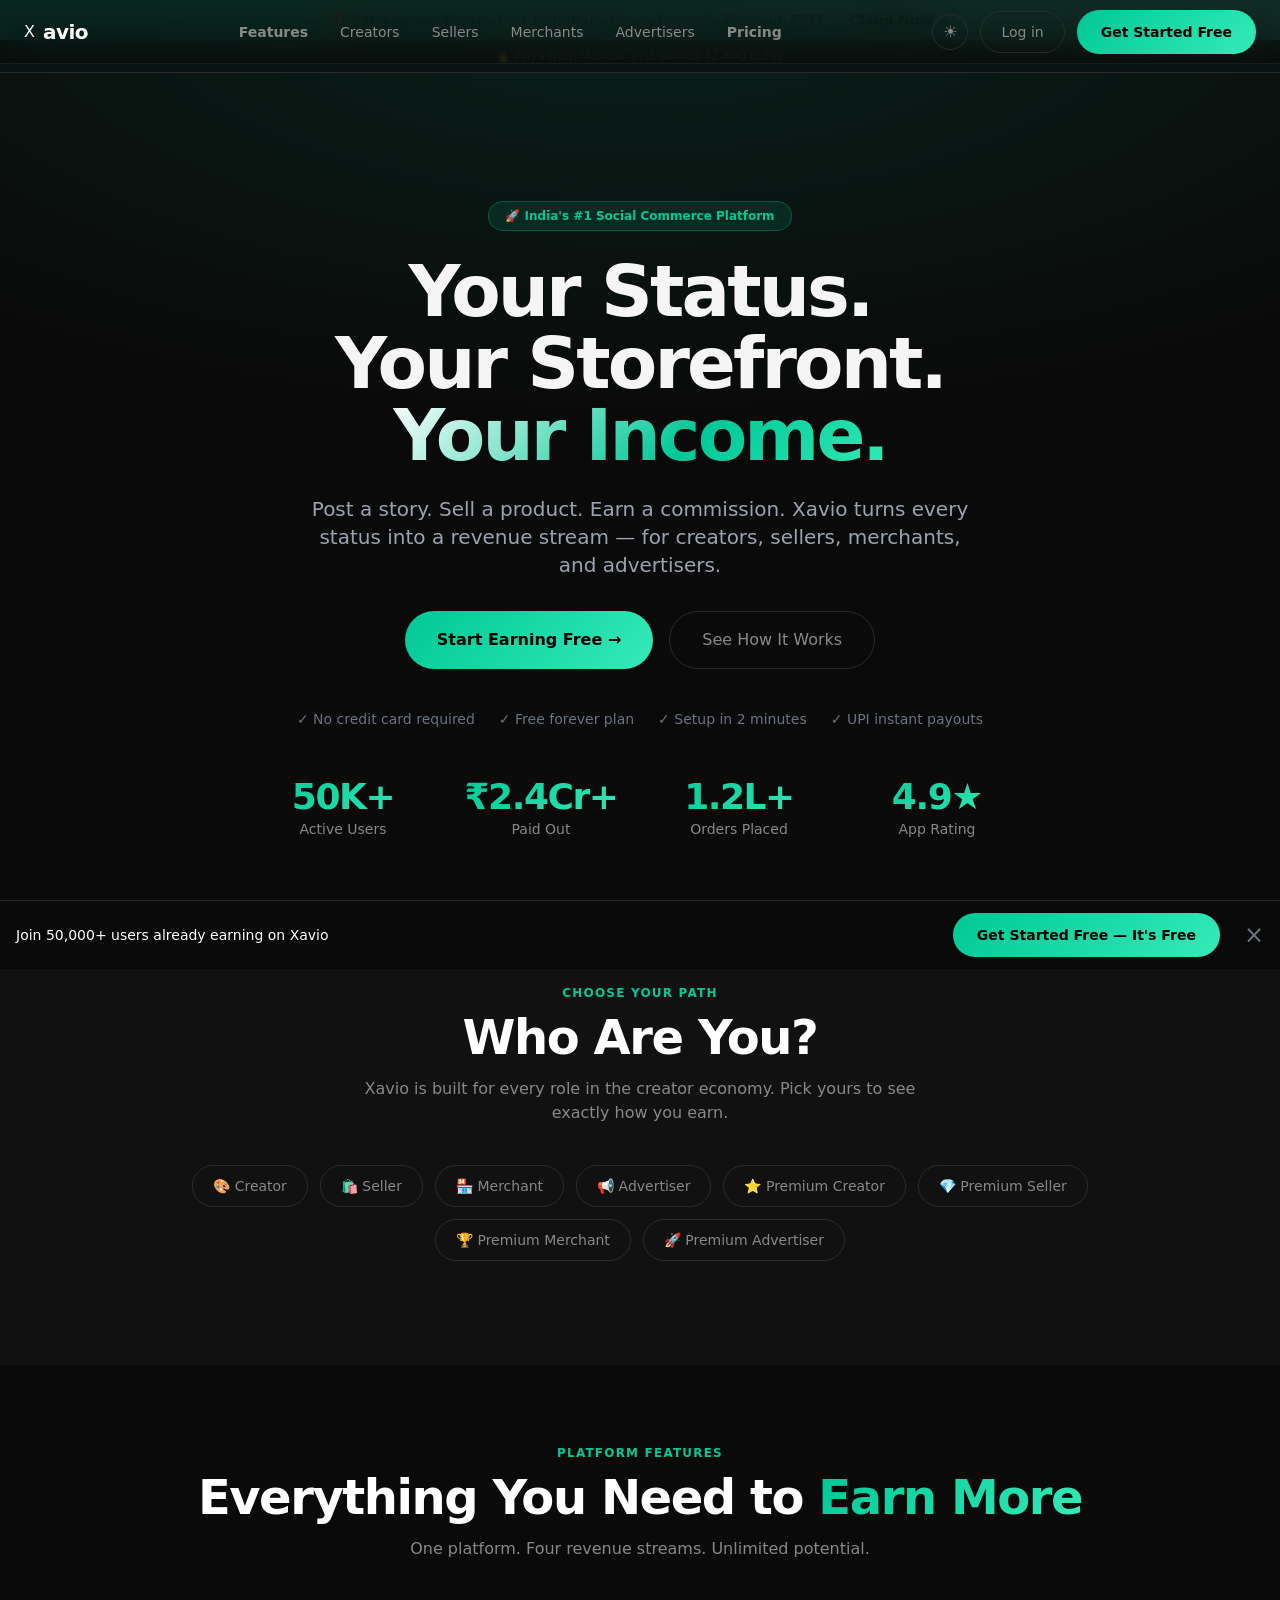
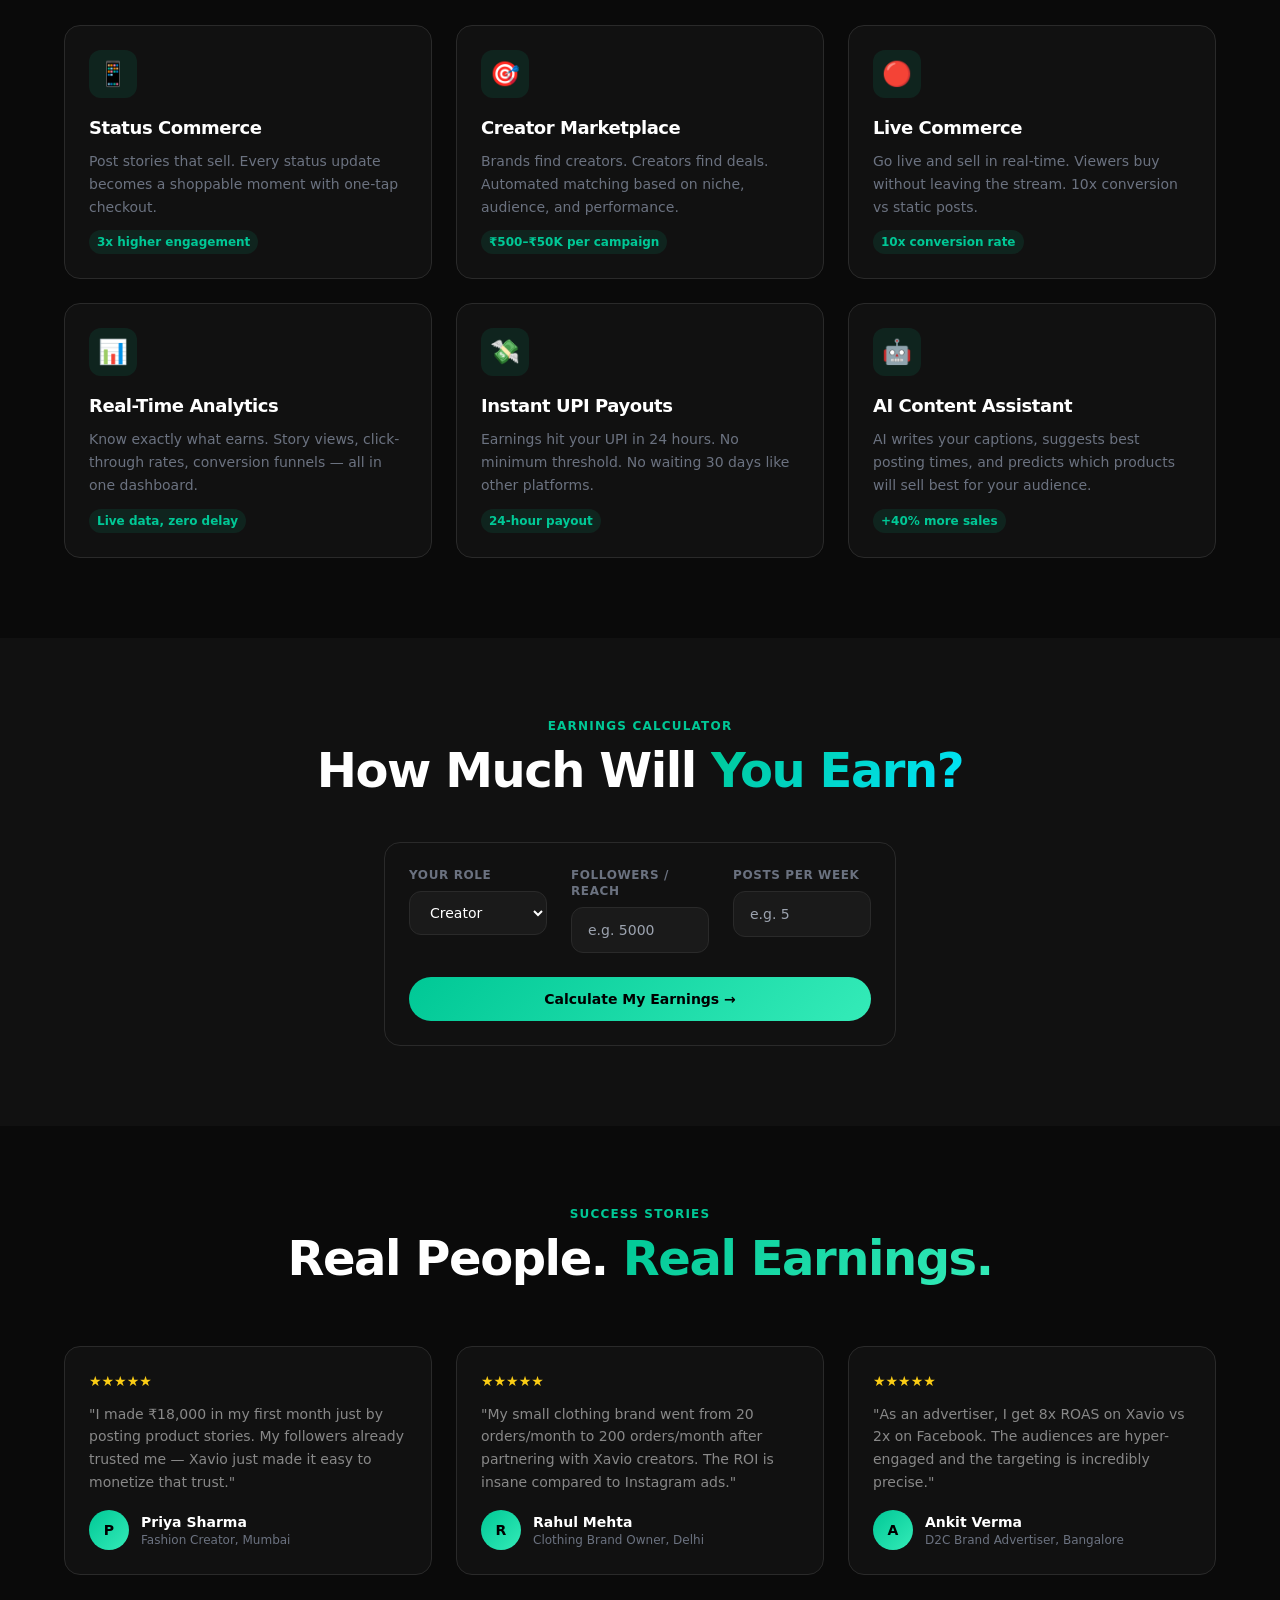
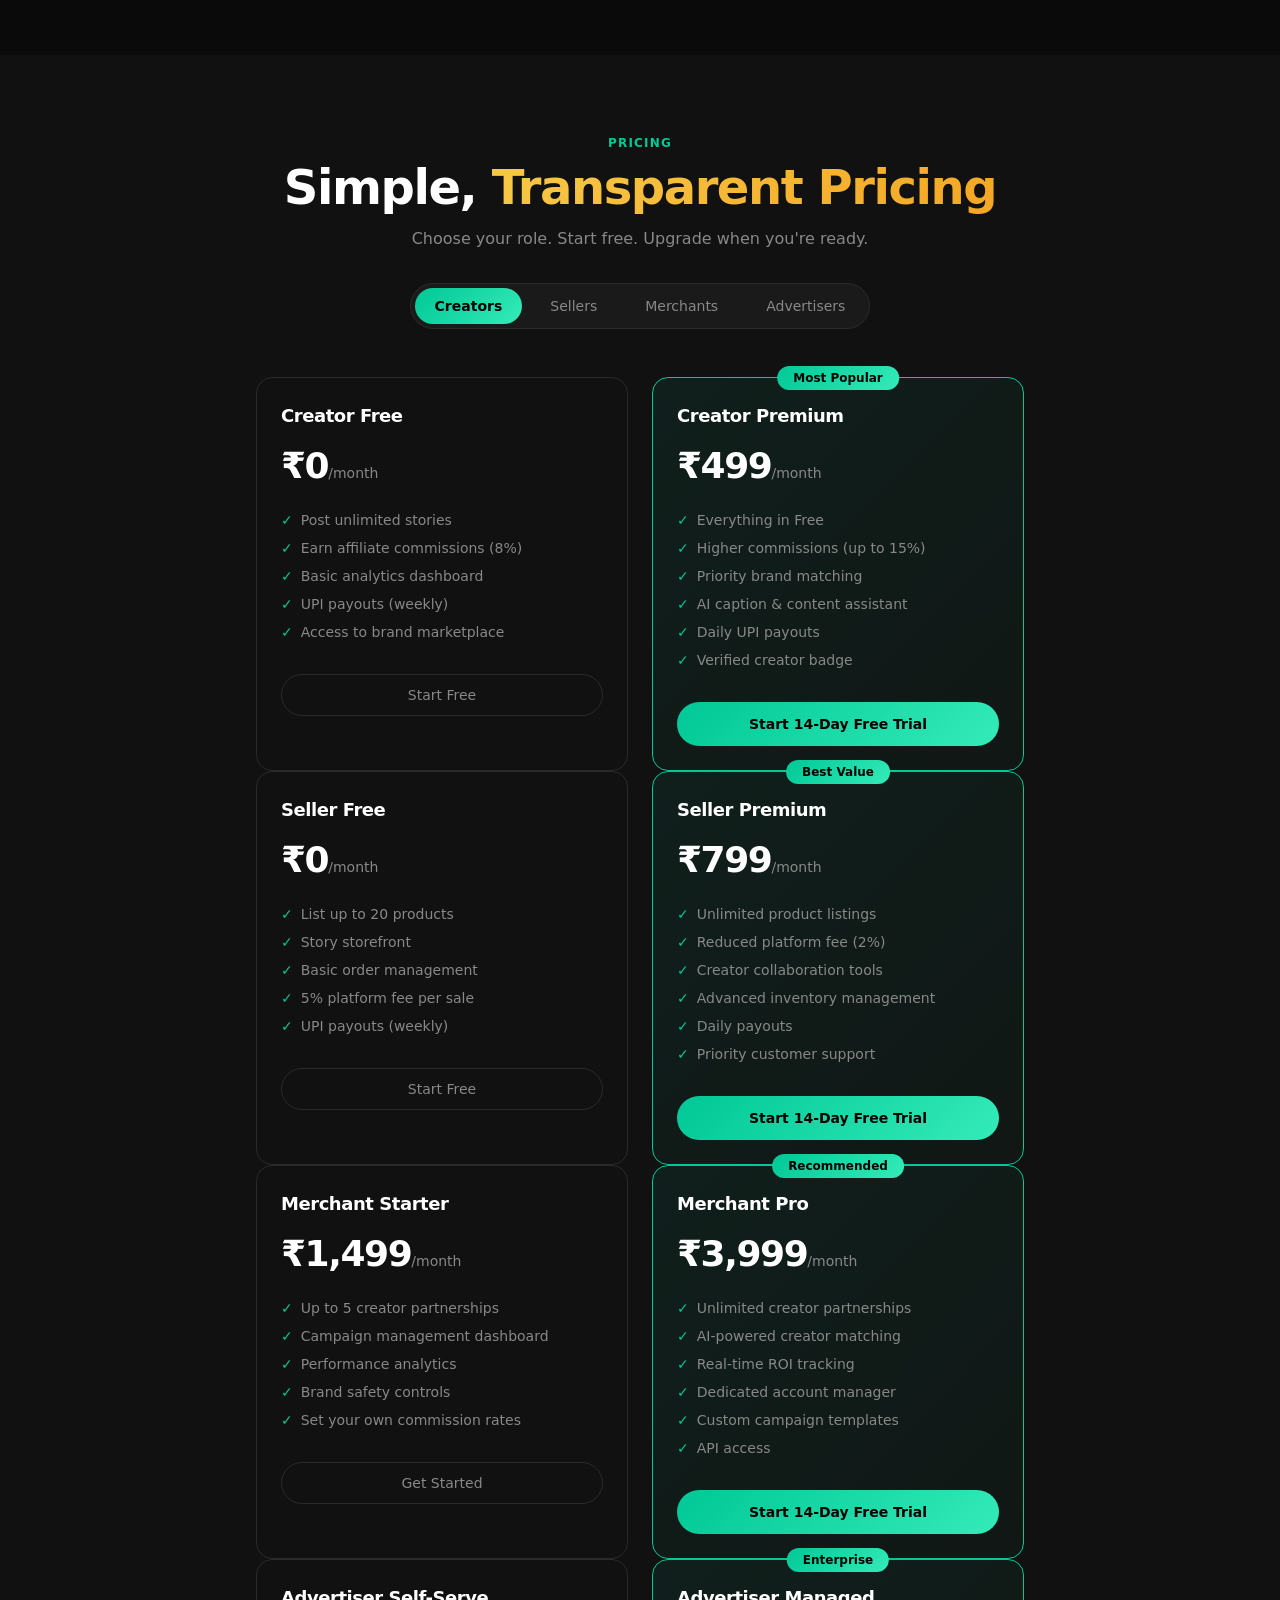
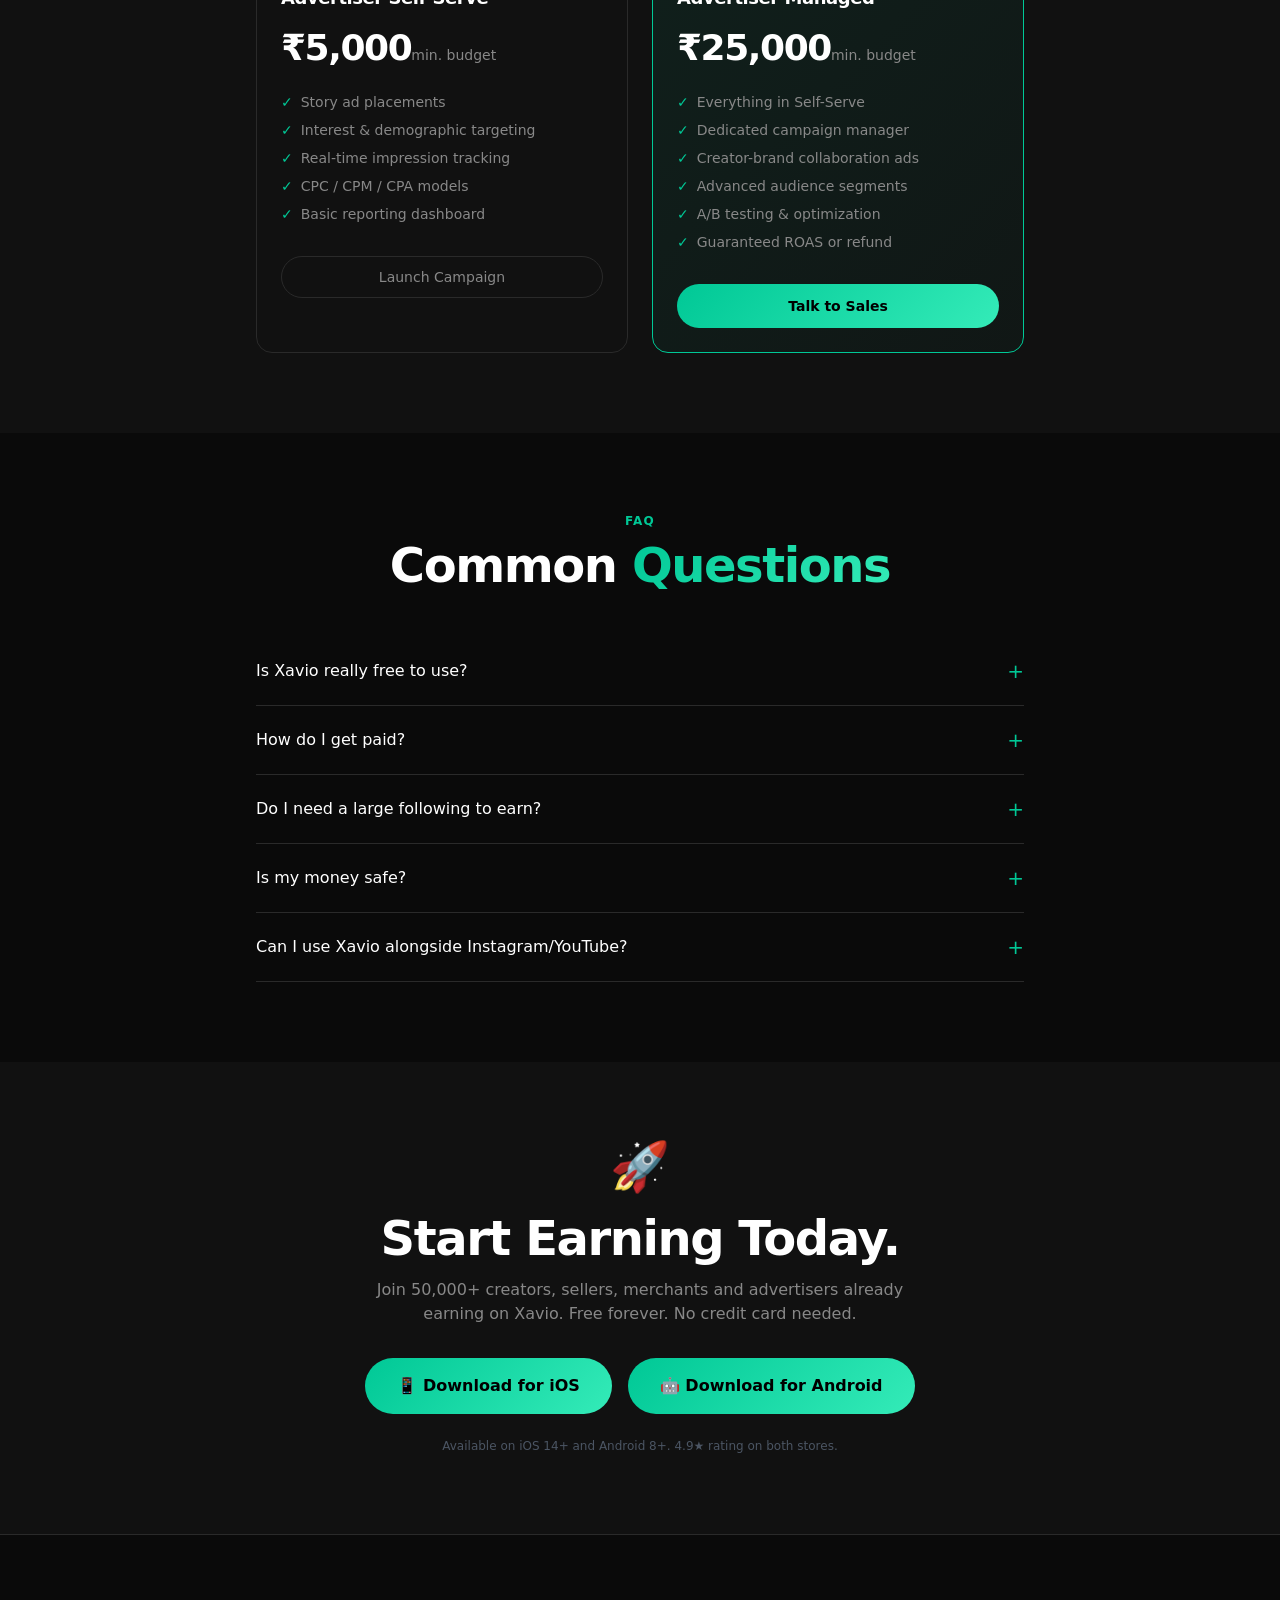
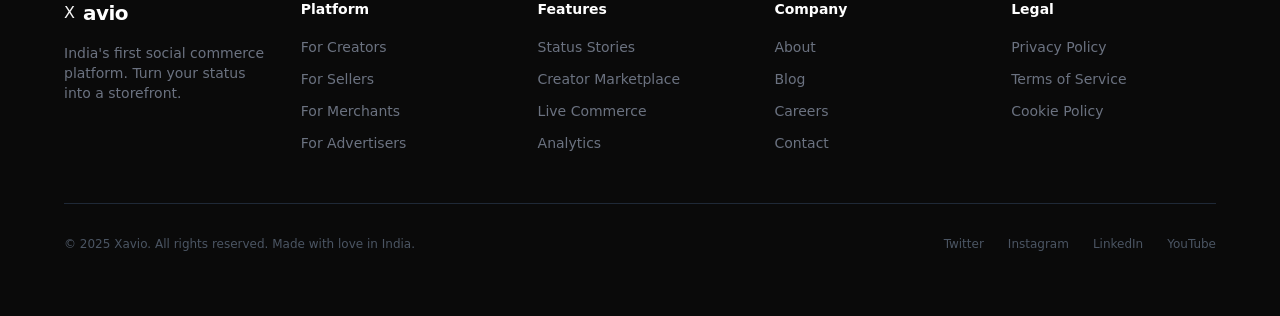
==== commit 042538bc: "v3: Tailwind rebuild — unified CSS, theme toggle, per-segment pricing, all 5 pages fixed" ====
--- a/index.html
+++ b/index.html
@@ -1,531 +1,267 @@
 <!DOCTYPE html>
-<html lang="en" data-theme="dark">
+<html lang="en" class="dark scroll-smooth">
 <head>
   <meta charset="UTF-8" />
   <meta name="viewport" content="width=device-width, initial-scale=1.0" />
-  <title>Xavio — India's #1 Social Commerce Platform for Creators</title>
-  <meta name="description" content="Turn your WhatsApp status into a storefront. Join 2.4M+ Indian creators earning ₹50,000/month on Xavio. Free to start. No tech skills needed." />
+  <title>Xavio — Turn Your Status Into a Storefront | India's Social Commerce Platform</title>
+  <meta name="description" content="India's first social commerce platform. Creators earn commissions, sellers reach millions, merchants find creators, advertisers get 8x ROAS. Start free." />
+  <meta property="og:title" content="Xavio — Turn Your Status Into a Storefront | India's Social Commerce Platform" />
+  <meta property="og:description" content="India's first social commerce platform. Creators earn commissions, sellers reach millions, merchants find creators, advertisers get 8x ROAS. Start free." />
   <meta property="og:type" content="website" />
-  <meta property="og:title" content="Xavio — India's #1 Social Commerce Platform" />
-  <meta property="og:description" content="Turn your WhatsApp status into a storefront. 2.4M+ creators. ₹840Cr+ in earnings." />
-  <meta property="og:url" content="https://xavio.in" />
   <meta name="twitter:card" content="summary_large_image" />
-  <link rel="canonical" href="https://xavio.in" />
-  <!-- Apple SF Pro system font — loads instantly, zero network request, renders natively on Apple devices -->
-  <!-- No external font import needed; SF Pro is loaded via system font stack in CSS -->
-  <script type="application/ld+json">
-  {
-    "@context": "https://schema.org",
-    "@type": "SoftwareApplication",
-    "name": "Xavio",
-    "applicationCategory": "BusinessApplication",
-    "operatingSystem": "Android, iOS",
-    "description": "India's #1 social commerce platform. Sell via WhatsApp-style stories, earn commissions, grow your business.",
-    "offers": { "@type": "Offer", "price": "0", "priceCurrency": "INR" },
-    "aggregateRating": { "@type": "AggregateRating", "ratingValue": "4.8", "reviewCount": "24000" },
-    "publisher": { "@type": "Organization", "name": "Xavio Technologies", "url": "https://xavio.in" }
-  }
-  </script>
-  <link rel="stylesheet" href="assets/css/style.css" />
+  <link rel="canonical" href="https://xavio.in/index.html" />
+  <link rel="stylesheet" href="assets/css/xavio.css" />
 </head>
 <body>
-
-<!-- NAV -->
-<nav class="nav" id="nav">
-  <div class="nav__inner">
-    <a href="/" class="nav__logo" aria-label="Xavio home">
-      <div class="nav__logo-icon" aria-hidden="true">
-        <svg width="32" height="32" viewBox="0 0 36 36" fill="none"><rect width="36" height="36" rx="10" fill="#00C896"/><path d="M10 10L18 26L26 10" stroke="white" stroke-width="3" stroke-linecap="round" stroke-linejoin="round"/><circle cx="18" cy="18" r="3" fill="white"/></svg>
-      </div>
-      <span class="nav__logo-text">Xavio</span>
-    </a>
-    <ul class="nav__links" role="list">
-      <li><a href="#features">Features</a></li>
-      <li><a href="#creators">For Creators</a></li>
-      <li><a href="#business">For Business</a></li>
-      <li><a href="#pricing">Pricing</a></li>
-    </ul>
-    <div class="nav__actions">
-      <a href="#download" class="btn btn--ghost btn--sm">Log in</a>
-      <a href="#download" class="btn btn--primary btn--sm">Start Free</a>
-    </div>
-    <button class="nav__burger" aria-label="Open menu" aria-expanded="false" id="navBurger">
-      <span></span><span></span><span></span>
-    </button>
-  </div>
-  <div class="nav__mobile" id="navMobile" aria-hidden="true">
-    <ul role="list">
-      <li><a href="#features">Features</a></li>
-      <li><a href="#creators">For Creators</a></li>
-      <li><a href="#business">For Business</a></li>
-      <li><a href="#pricing">Pricing</a></li>
-      <li><a href="#download" class="btn btn--primary btn--full">Start Free — No Card Needed</a></li>
-    </ul>
+<nav class="xnav" id="xnav">
+  <div class="flex items-center gap-2">
+    <span class="logo-icon">X</span>
+    <span class="text-xl font-black text-white tracking-tight" style="-webkit-text-fill-color:white">avio</span>
+  </div>
+  <div class="xnav__links"><a href="#features" class="text-sm text-brand font-semibold transition-colors duration-200">Features</a>
+<a href="for-creators.html" class="text-sm text-gray-400 hover:text-white transition-colors duration-200">Creators</a>
+<a href="for-sellers.html" class="text-sm text-gray-400 hover:text-white transition-colors duration-200">Sellers</a>
+<a href="for-merchants.html" class="text-sm text-gray-400 hover:text-white transition-colors duration-200">Merchants</a>
+<a href="for-advertisers.html" class="text-sm text-gray-400 hover:text-white transition-colors duration-200">Advertisers</a>
+<a href="#pricing" class="text-sm text-brand font-semibold transition-colors duration-200">Pricing</a></div>
+  <div class="xnav__actions">
+    <button class="theme-toggle" id="themeToggle" aria-label="Toggle theme">☀</button>
+    <a href="#download" class="btn-ghost hidden md:inline-flex">Log in</a>
+    <a href="#download" class="btn-primary hidden md:inline-flex">Get Started Free</a>
+    <button class="theme-toggle md:hidden" id="navBurger" aria-label="Menu">☰</button>
+  </div>
+  <div class="xnav__mobile" id="navMobile">
+        <a href="#features">Features</a>
+    <a href="for-creators.html">Creators</a>
+    <a href="for-sellers.html">Sellers</a>
+    <a href="for-merchants.html">Merchants</a>
+    <a href="for-advertisers.html">Advertisers</a>
+    <a href="#pricing">Pricing</a>
+    <a href="#download" class="btn-primary text-center mt-2">Get Started Free</a>
   </div>
 </nav>
-
-<!-- HERO -->
-<section class="hero" id="hero" aria-labelledby="hero-h1">
-  <div class="hero__bg" aria-hidden="true">
-    <div class="hero__mesh"></div>
-    <div class="hero__grain"></div>
-    <div class="hero__blob hero__blob--1"></div>
-    <div class="hero__blob hero__blob--2"></div>
-  </div>
-  <div class="container">
-    <div class="hero__layout">
-      <div class="hero__copy">
-        <div class="hero__badge reveal">
-          <span class="hero__badge-dot"></span>
-          2.4M+ creators already earning
+<div class="reward-bar">🎁 Early Access Bonus: First 10,000 users get 3 months Premium FREE &mdash; <a href="#download" class="underline font-bold">Claim Now &rarr;</a></div>
+<div class="live-feed-bar" id="liveFeed">🔴 Live: Priya from Mumbai just earned ₹2,400 from a single story post</div>
+
+<section class="section pt-32 pb-20 text-center relative overflow-hidden">
+  <div class="absolute inset-0 pointer-events-none" style="background:radial-gradient(ellipse 80% 50% at 50% -10%,rgba(0,200,150,.12),transparent)"></div>
+  <div class="max-w-4xl mx-auto relative">
+    <div class="hero-badge reveal">🚀 India's #1 Social Commerce Platform</div>
+    <h1 class="hero-title reveal">Your Status.<br>Your Storefront.<br><span class="grad-text">Your Income.</span></h1>
+    <p class="text-lg md:text-xl text-gray-400 max-w-2xl mx-auto mb-8 reveal">Post a story. Sell a product. Earn a commission. Xavio turns every status into a revenue stream — for creators, sellers, merchants, and advertisers.</p>
+    <div class="flex flex-col sm:flex-row gap-4 justify-center mb-10 reveal">
+      <a href="#download" class="btn-primary text-base px-8 py-4">Start Earning Free &rarr;</a>
+      <a href="#features" class="btn-ghost text-base px-8 py-4">See How It Works</a>
+    </div>
+    <div class="flex flex-wrap justify-center gap-6 text-sm text-gray-500 mb-12 reveal">
+      <span>✓ No credit card required</span>
+      <span>✓ Free forever plan</span>
+      <span>✓ Setup in 2 minutes</span>
+      <span>✓ UPI instant payouts</span>
+    </div>
+    <div class="grid grid-cols-2 md:grid-cols-4 gap-6 max-w-3xl mx-auto reveal">
+      <div class="stat-card"><span class="stat-number grad-green">50K+</span><span class="stat-label">Active Users</span></div>
+      <div class="stat-card"><span class="stat-number grad-green">₹2.4Cr+</span><span class="stat-label">Paid Out</span></div>
+      <div class="stat-card"><span class="stat-number grad-green">1.2L+</span><span class="stat-label">Orders Placed</span></div>
+      <div class="stat-card"><span class="stat-number grad-green">4.9★</span><span class="stat-label">App Rating</span></div>
+    </div>
+  </div>
+</section>
+
+<section class="section py-16 bg-xdark-surface" id="personas">
+  <div class="max-w-4xl mx-auto text-center">
+    <p class="section-label">Choose Your Path</p>
+    <h2 class="section-title mb-4">Who Are You?</h2>
+    <p class="section-sub mx-auto mb-10">Xavio is built for every role in the creator economy. Pick yours to see exactly how you earn.</p>
+    <div class="flex flex-wrap justify-center gap-3 mb-10">
+      <a href="for-creators.html" class="persona-btn">🎨 Creator</a>
+      <a href="for-sellers.html" class="persona-btn">🛍️ Seller</a>
+      <a href="for-merchants.html" class="persona-btn">🏪 Merchant</a>
+      <a href="for-advertisers.html" class="persona-btn">📢 Advertiser</a>
+      <a href="for-creators.html" class="persona-btn">⭐ Premium Creator</a>
+      <a href="for-sellers.html" class="persona-btn">💎 Premium Seller</a>
+      <a href="for-merchants.html" class="persona-btn">🏆 Premium Merchant</a>
+      <a href="for-advertisers.html" class="persona-btn">🚀 Premium Advertiser</a>
+    </div>
+  </div>
+</section>
+
+<section class="section" id="features">
+  <div class="max-w-6xl mx-auto">
+    <div class="text-center mb-16 reveal">
+      <p class="section-label">Platform Features</p>
+      <h2 class="section-title">Everything You Need to <span class="grad-green">Earn More</span></h2>
+      <p class="section-sub mx-auto">One platform. Four revenue streams. Unlimited potential.</p>
+    </div>
+    <div class="grid grid-cols-1 md:grid-cols-2 lg:grid-cols-3 gap-6">
+      <div class="feature-card reveal"><div class="feature-icon">📱</div><h3 class="text-lg font-bold text-white mb-2">Status Commerce</h3><p class="text-sm text-gray-500 leading-relaxed">Post stories that sell. Every status update becomes a shoppable moment with one-tap checkout.</p><span class="feature-stat">3x higher engagement</span></div>
+      <div class="feature-card reveal"><div class="feature-icon">🎯</div><h3 class="text-lg font-bold text-white mb-2">Creator Marketplace</h3><p class="text-sm text-gray-500 leading-relaxed">Brands find creators. Creators find deals. Automated matching based on niche, audience, and performance.</p><span class="feature-stat">₹500–₹50K per campaign</span></div>
+      <div class="feature-card reveal"><div class="feature-icon">🔴</div><h3 class="text-lg font-bold text-white mb-2">Live Commerce</h3><p class="text-sm text-gray-500 leading-relaxed">Go live and sell in real-time. Viewers buy without leaving the stream. 10x conversion vs static posts.</p><span class="feature-stat">10x conversion rate</span></div>
+      <div class="feature-card reveal"><div class="feature-icon">📊</div><h3 class="text-lg font-bold text-white mb-2">Real-Time Analytics</h3><p class="text-sm text-gray-500 leading-relaxed">Know exactly what earns. Story views, click-through rates, conversion funnels — all in one dashboard.</p><span class="feature-stat">Live data, zero delay</span></div>
+      <div class="feature-card reveal"><div class="feature-icon">💸</div><h3 class="text-lg font-bold text-white mb-2">Instant UPI Payouts</h3><p class="text-sm text-gray-500 leading-relaxed">Earnings hit your UPI in 24 hours. No minimum threshold. No waiting 30 days like other platforms.</p><span class="feature-stat">24-hour payout</span></div>
+      <div class="feature-card reveal"><div class="feature-icon">🤖</div><h3 class="text-lg font-bold text-white mb-2">AI Content Assistant</h3><p class="text-sm text-gray-500 leading-relaxed">AI writes your captions, suggests best posting times, and predicts which products will sell best for your audience.</p><span class="feature-stat">+40% more sales</span></div>
+    </div>
+  </div>
+</section>
+
+<section class="section bg-xdark-surface" id="simulator">
+  <div class="max-w-4xl mx-auto">
+    <div class="text-center mb-12 reveal">
+      <p class="section-label">Earnings Calculator</p>
+      <h2 class="section-title">How Much Will <span class="grad-warm">You Earn?</span></h2>
+    </div>
+    <div class="sim-card reveal">
+      <div class="grid md:grid-cols-3 gap-6 mb-6">
+        <div><label class="text-xs font-semibold text-gray-500 uppercase tracking-wider mb-2 block">Your Role</label><select class="sim-input" id="simRole"><option value="creator">Creator</option><option value="seller">Seller</option><option value="merchant">Merchant</option><option value="advertiser">Advertiser</option></select></div>
+        <div><label class="text-xs font-semibold text-gray-500 uppercase tracking-wider mb-2 block">Followers / Reach</label><input type="number" class="sim-input" id="simFollowers" placeholder="e.g. 5000" min="100" /></div>
+        <div><label class="text-xs font-semibold text-gray-500 uppercase tracking-wider mb-2 block">Posts Per Week</label><input type="number" class="sim-input" id="simPosts" placeholder="e.g. 5" min="1" max="21" /></div>
+      </div>
+      <button onclick="calcEarnings()" class="btn-primary w-full">Calculate My Earnings &rarr;</button>
+      <div class="sim-result" id="simResult"><span class="sim-result__amount" id="simAmount">₹0</span><span class="sim-result__note">Estimated monthly earnings on Xavio. Actual results may vary.</span></div>
+    </div>
+  </div>
+</section>
+
+<section class="section" id="testimonials">
+  <div class="max-w-6xl mx-auto">
+    <div class="text-center mb-16 reveal"><p class="section-label">Success Stories</p><h2 class="section-title">Real People. <span class="grad-green">Real Earnings.</span></h2></div>
+    <div class="grid grid-cols-1 md:grid-cols-3 gap-6">
+      <div class="testi-card reveal"><div class="testi-stars">★★★★★</div><p class="testi-text">"I made ₹18,000 in my first month just by posting product stories. My followers already trusted me — Xavio just made it easy to monetize that trust."</p><div class="testi-author"><div class="testi-avatar">P</div><div><p class="text-sm font-semibold text-white">Priya Sharma</p><p class="text-xs text-gray-500">Fashion Creator, Mumbai</p></div></div></div>
+      <div class="testi-card reveal"><div class="testi-stars">★★★★★</div><p class="testi-text">"My small clothing brand went from 20 orders/month to 200 orders/month after partnering with Xavio creators. The ROI is insane compared to Instagram ads."</p><div class="testi-author"><div class="testi-avatar">R</div><div><p class="text-sm font-semibold text-white">Rahul Mehta</p><p class="text-xs text-gray-500">Clothing Brand Owner, Delhi</p></div></div></div>
+      <div class="testi-card reveal"><div class="testi-stars">★★★★★</div><p class="testi-text">"As an advertiser, I get 8x ROAS on Xavio vs 2x on Facebook. The audiences are hyper-engaged and the targeting is incredibly precise."</p><div class="testi-author"><div class="testi-avatar">A</div><div><p class="text-sm font-semibold text-white">Ankit Verma</p><p class="text-xs text-gray-500">D2C Brand Advertiser, Bangalore</p></div></div></div>
+    </div>
+  </div>
+</section>
+
+<section class="section bg-xdark-surface" id="pricing">
+  <div class="max-w-6xl mx-auto">
+    <div class="text-center mb-12 reveal">
+      <p class="section-label">Pricing</p>
+      <h2 class="section-title">Simple, <span class="grad-gold">Transparent Pricing</span></h2>
+      <p class="section-sub mx-auto mb-8">Choose your role. Start free. Upgrade when you're ready.</p>
+      <div class="pricing-tabs">
+        <button class="pricing-tab active" onclick="switchPricingSeg('creators')">Creators</button>
+        <button class="pricing-tab" onclick="switchPricingSeg('sellers')">Sellers</button>
+        <button class="pricing-tab" onclick="switchPricingSeg('merchants')">Merchants</button>
+        <button class="pricing-tab" onclick="switchPricingSeg('advertisers')">Advertisers</button>
+      </div>
+    </div>
+    <div class="pricing-panel active grid grid-cols-1 md:grid-cols-2 gap-6 max-w-3xl mx-auto" id="panel-creators">
+      <div class="pricing-card"><h3 class="text-lg font-bold text-white">Creator Free</h3><div><span class="price-amount">₹0</span><span class="price-period">/month</span></div><ul class="flex flex-col gap-2 mt-2"><li class="price-feature">Post unlimited stories</li><li class="price-feature">Earn affiliate commissions (8%)</li><li class="price-feature">Basic analytics dashboard</li><li class="price-feature">UPI payouts (weekly)</li><li class="price-feature">Access to brand marketplace</li></ul><a href="#download" class="btn-ghost w-full text-center mt-4 block">Start Free</a></div>
+      <div class="pricing-card featured"><div class="pricing-badge">Most Popular</div><h3 class="text-lg font-bold text-white">Creator Premium</h3><div><span class="price-amount">₹499</span><span class="price-period">/month</span></div><ul class="flex flex-col gap-2 mt-2"><li class="price-feature">Everything in Free</li><li class="price-feature">Higher commissions (up to 15%)</li><li class="price-feature">Priority brand matching</li><li class="price-feature">AI caption &amp; content assistant</li><li class="price-feature">Daily UPI payouts</li><li class="price-feature">Verified creator badge</li></ul><a href="#download" class="btn-primary w-full text-center mt-4 block">Start 14-Day Free Trial</a></div>
+    </div>
+    <div class="pricing-panel grid grid-cols-1 md:grid-cols-2 gap-6 max-w-3xl mx-auto" id="panel-sellers">
+      <div class="pricing-card"><h3 class="text-lg font-bold text-white">Seller Free</h3><div><span class="price-amount">₹0</span><span class="price-period">/month</span></div><ul class="flex flex-col gap-2 mt-2"><li class="price-feature">List up to 20 products</li><li class="price-feature">Story storefront</li><li class="price-feature">Basic order management</li><li class="price-feature">5% platform fee per sale</li><li class="price-feature">UPI payouts (weekly)</li></ul><a href="#download" class="btn-ghost w-full text-center mt-4 block">Start Free</a></div>
+      <div class="pricing-card featured"><div class="pricing-badge">Best Value</div><h3 class="text-lg font-bold text-white">Seller Premium</h3><div><span class="price-amount">₹799</span><span class="price-period">/month</span></div><ul class="flex flex-col gap-2 mt-2"><li class="price-feature">Unlimited product listings</li><li class="price-feature">Reduced platform fee (2%)</li><li class="price-feature">Creator collaboration tools</li><li class="price-feature">Advanced inventory management</li><li class="price-feature">Daily payouts</li><li class="price-feature">Priority customer support</li></ul><a href="#download" class="btn-primary w-full text-center mt-4 block">Start 14-Day Free Trial</a></div>
+    </div>
+    <div class="pricing-panel grid grid-cols-1 md:grid-cols-2 gap-6 max-w-3xl mx-auto" id="panel-merchants">
+      <div class="pricing-card"><h3 class="text-lg font-bold text-white">Merchant Starter</h3><div><span class="price-amount">₹1,499</span><span class="price-period">/month</span></div><ul class="flex flex-col gap-2 mt-2"><li class="price-feature">Up to 5 creator partnerships</li><li class="price-feature">Campaign management dashboard</li><li class="price-feature">Performance analytics</li><li class="price-feature">Brand safety controls</li><li class="price-feature">Set your own commission rates</li></ul><a href="#download" class="btn-ghost w-full text-center mt-4 block">Get Started</a></div>
+      <div class="pricing-card featured"><div class="pricing-badge">Recommended</div><h3 class="text-lg font-bold text-white">Merchant Pro</h3><div><span class="price-amount">₹3,999</span><span class="price-period">/month</span></div><ul class="flex flex-col gap-2 mt-2"><li class="price-feature">Unlimited creator partnerships</li><li class="price-feature">AI-powered creator matching</li><li class="price-feature">Real-time ROI tracking</li><li class="price-feature">Dedicated account manager</li><li class="price-feature">Custom campaign templates</li><li class="price-feature">API access</li></ul><a href="#download" class="btn-primary w-full text-center mt-4 block">Start 14-Day Free Trial</a></div>
+    </div>
+    <div class="pricing-panel grid grid-cols-1 md:grid-cols-2 gap-6 max-w-3xl mx-auto" id="panel-advertisers">
+      <div class="pricing-card"><h3 class="text-lg font-bold text-white">Advertiser Self-Serve</h3><div><span class="price-amount">₹5,000</span><span class="price-period">min. budget</span></div><ul class="flex flex-col gap-2 mt-2"><li class="price-feature">Story ad placements</li><li class="price-feature">Interest &amp; demographic targeting</li><li class="price-feature">Real-time impression tracking</li><li class="price-feature">CPC / CPM / CPA models</li><li class="price-feature">Basic reporting dashboard</li></ul><a href="#download" class="btn-ghost w-full text-center mt-4 block">Launch Campaign</a></div>
+      <div class="pricing-card featured"><div class="pricing-badge">Enterprise</div><h3 class="text-lg font-bold text-white">Advertiser Managed</h3><div><span class="price-amount">₹25,000</span><span class="price-period">min. budget</span></div><ul class="flex flex-col gap-2 mt-2"><li class="price-feature">Everything in Self-Serve</li><li class="price-feature">Dedicated campaign manager</li><li class="price-feature">Creator-brand collaboration ads</li><li class="price-feature">Advanced audience segments</li><li class="price-feature">A/B testing &amp; optimization</li><li class="price-feature">Guaranteed ROAS or refund</li></ul><a href="#download" class="btn-primary w-full text-center mt-4 block">Talk to Sales</a></div>
+    </div>
+  </div>
+</section>
+
+<section class="section" id="faq">
+  <div class="max-w-3xl mx-auto">
+    <div class="text-center mb-12 reveal"><p class="section-label">FAQ</p><h2 class="section-title">Common <span class="grad-green">Questions</span></h2></div>
+    <div>
+      <div class="faq-item"><button class="faq-q" onclick="toggleFaq(this)">Is Xavio really free to use?<span class="faq-icon">+</span></button><div class="faq-a">Yes. The Creator Free and Seller Free plans are completely free forever. You only pay if you want premium features like higher commissions, AI tools, or priority support.</div></div>
+      <div class="faq-item"><button class="faq-q" onclick="toggleFaq(this)">How do I get paid?<span class="faq-icon">+</span></button><div class="faq-a">All payouts are via UPI directly to your bank account. Free plan users get weekly payouts. Premium users get daily payouts with no minimum threshold.</div></div>
+      <div class="faq-item"><button class="faq-q" onclick="toggleFaq(this)">Do I need a large following to earn?<span class="faq-icon">+</span></button><div class="faq-a">No. Micro-creators with 500-5,000 followers often earn more per follower than mega-influencers because their audiences are more engaged and trust their recommendations.</div></div>
+      <div class="faq-item"><button class="faq-q" onclick="toggleFaq(this)">Is my money safe?<span class="faq-icon">+</span></button><div class="faq-a">Yes. Xavio uses bank-grade encryption and is PCI-DSS compliant. All transactions are processed through RBI-approved payment gateways.</div></div>
+      <div class="faq-item"><button class="faq-q" onclick="toggleFaq(this)">Can I use Xavio alongside Instagram/YouTube?<span class="faq-icon">+</span></button><div class="faq-a">Absolutely. Xavio is designed to complement your existing social presence, not replace it. Many creators cross-post content and use Xavio specifically for monetization.</div></div>
+    </div>
+  </div>
+</section>
+
+<section class="section bg-xdark-surface text-center" id="download">
+  <div class="max-w-2xl mx-auto reveal">
+    <div class="text-5xl mb-6">🚀</div>
+    <h2 class="section-title"><span class="grad-hero">Start Earning Today.</span></h2>
+    <p class="section-sub mx-auto mb-8">Join 50,000+ creators, sellers, merchants and advertisers already earning on Xavio. Free forever. No credit card needed.</p>
+    <div class="flex flex-col sm:flex-row gap-4 justify-center mb-6">
+      <a href="#" class="btn-primary text-base px-8 py-4">📱 Download for iOS</a>
+      <a href="#" class="btn-primary text-base px-8 py-4">🤖 Download for Android</a>
+    </div>
+    <p class="text-xs text-gray-600">Available on iOS 14+ and Android 8+. 4.9★ rating on both stores.</p>
+  </div>
+</section>
+
+<footer class="xfooter">
+  <div class="max-w-6xl mx-auto">
+    <div class="grid grid-cols-2 md:grid-cols-5 gap-8 mb-12">
+      <div class="col-span-2 md:col-span-1">
+        <div class="flex items-center gap-2 mb-4">
+          <span class="logo-icon">X</span>
+          <span class="text-xl font-black text-white tracking-tight" style="-webkit-text-fill-color:white">avio</span>
         </div>
-        <h1 class="hero__h1 reveal" id="hero-h1">
-          Your Status.<br/>
-          Your <em>Storefront.</em><br/>
-          Your <strong>Income.</strong>
-        </h1>
-        <p class="hero__sub reveal">
-          Turn every WhatsApp-style story into a shoppable moment. Sell products, earn commissions, build a business — from your phone. <strong>Free forever.</strong>
-        </p>
-        <div class="hero__cta-row reveal">
-          <a href="#download" class="btn btn--primary btn--lg">
-            <svg width="18" height="18" viewBox="0 0 24 24" fill="currentColor" aria-hidden="true"><path d="M17.05 20.28c-.98.95-2.05.8-3.08.35-1.09-.46-2.09-.48-3.24 0-1.44.62-2.2.44-3.06-.35C2.79 15.25 3.51 7.7 9.05 7.4c1.42.07 2.4.83 3.23.87.97-.18 1.9-.97 3.27-.93 1.65.06 2.89.78 3.69 1.96-3.38 2.04-2.82 6.52.81 7.98zM12.03 7.25c-.15-2.23 1.66-4.07 3.74-4.25.29 2.58-2.34 4.5-3.74 4.25z"/></svg>
-            Download for iOS
-          </a>
-          <a href="#download" class="btn btn--outline btn--lg">
-            <svg width="18" height="18" viewBox="0 0 24 24" fill="currentColor" aria-hidden="true"><path d="M6 18c0 .55.45 1 1 1h1v3.5c0 .83.67 1.5 1.5 1.5s1.5-.67 1.5-1.5V19h2v3.5c0 .83.67 1.5 1.5 1.5s1.5-.67 1.5-1.5V19h1c.55 0 1-.45 1-1V8H6v10zM3.5 8C2.67 8 2 8.67 2 9.5v7c0 .83.67 1.5 1.5 1.5S5 17.33 5 16.5v-7C5 8.67 4.33 8 3.5 8zm17 0c-.83 0-1.5.67-1.5 1.5v7c0 .83.67 1.5 1.5 1.5s1.5-.67 1.5-1.5v-7c0-.83-.67-1.5-1.5-1.5zm-4.97-5.84l1.3-1.3c.2-.2.2-.51 0-.71-.2-.2-.51-.2-.71 0l-1.48 1.48C13.85 1.23 12.95 1 12 1c-.96 0-1.86.23-2.66.63L7.85.15c-.2-.2-.51-.2-.71 0-.2.2-.2.51 0 .71l1.31 1.31C7.01 3.07 6 4.42 6 6h12c0-1.58-1.01-2.93-2.47-3.84zM10 4H9V3h1v1zm5 0h-1V3h1v1z"/></svg>
-            Get on Android
-          </a>
-        </div>
-        <div class="hero__proof reveal">
-          <div class="hero__avatars" aria-hidden="true">
-            <div class="hero__av hero__av--1"></div>
-            <div class="hero__av hero__av--2"></div>
-            <div class="hero__av hero__av--3"></div>
-            <div class="hero__av hero__av--4"></div>
-          </div>
-          <div>
-            <div class="hero__stars" aria-label="4.8 out of 5 stars">★★★★★</div>
-            <span>Rated 4.8 by <strong>24,000+</strong> creators</span>
-          </div>
-        </div>
-      </div>
-
-      <div class="hero__phone-wrap reveal-right" aria-hidden="true">
-        <div class="hero__phone">
-          <div class="hero__phone-notch"></div>
-          <div class="hero__phone-screen">
-            <div class="story-ui">
-              <div class="story-progress">
-                <div class="story-bar story-bar--done"></div>
-                <div class="story-bar story-bar--active"></div>
-                <div class="story-bar"></div>
-              </div>
-              <div class="story-header">
-                <div class="story-av"></div>
-                <div>
-                  <div class="story-name">Priya Sharma</div>
-                  <div class="story-time">2m ago</div>
-                </div>
-              </div>
-              <div class="story-body">
-                <div class="story-product">
-                  <div class="story-product-img"></div>
-                  <div class="story-product-info">
-                    <div class="story-product-name">Silk Saree Collection</div>
-                    <div class="story-product-price">₹2,499</div>
-                    <div class="story-product-cta">Buy Now →</div>
-                  </div>
-                </div>
-              </div>
-              <div class="story-actions">
-                <div class="story-action">❤️ 1.2K</div>
-                <div class="story-action">💬 Reply</div>
-                <div class="story-action">🛒 Shop</div>
-              </div>
-            </div>
-          </div>
-        </div>
-        <div class="hero__stat hero__stat--a float-1">
-          <div class="hero__stat-icon">💰</div>
-          <div>
-            <div class="hero__stat-val">₹52,000</div>
-            <div class="hero__stat-lbl">Earned this month</div>
-          </div>
-        </div>
-        <div class="hero__stat hero__stat--b float-2">
-          <div class="hero__stat-icon">📦</div>
-          <div>
-            <div class="hero__stat-val">847 orders</div>
-            <div class="hero__stat-lbl">Received today</div>
-          </div>
-        </div>
-        <div class="hero__stat hero__stat--c float-3">
-          <div class="hero__stat-icon">👁️</div>
-          <div>
-            <div class="hero__stat-val">12.4K views</div>
-            <div class="hero__stat-lbl">On last story</div>
-          </div>
-        </div>
-      </div>
-    </div>
-  </div>
-</section>
-
-<!-- TRUST BAR -->
-<section class="trust" aria-label="Key metrics">
-  <div class="container">
-    <div class="trust__grid">
-      <div class="trust__item reveal"><div class="trust__num">2.4M+</div><div class="trust__lbl">Active Creators</div></div>
-      <div class="trust__div" aria-hidden="true"></div>
-      <div class="trust__item reveal"><div class="trust__num">₹840Cr+</div><div class="trust__lbl">Creator Earnings</div></div>
-      <div class="trust__div" aria-hidden="true"></div>
-      <div class="trust__item reveal"><div class="trust__num">18 States</div><div class="trust__lbl">Across India</div></div>
-      <div class="trust__div" aria-hidden="true"></div>
-      <div class="trust__item reveal"><div class="trust__num">4.8 ★</div><div class="trust__lbl">App Store Rating</div></div>
-      <div class="trust__div" aria-hidden="true"></div>
-      <div class="trust__item reveal"><div class="trust__num">Free</div><div class="trust__lbl">Forever Plan</div></div>
-    </div>
-  </div>
-</section>
-
-<!-- FEATURES -->
-<section class="features" id="features" aria-labelledby="features-h2">
-  <div class="container">
-    <div class="section-header reveal">
-      <div class="section-tag">What Xavio Does</div>
-      <h2 class="section-h2" id="features-h2">Everything a creator needs.<br/><span class="grad-green">Nothing they don't.</span></h2>
-      <p class="section-sub">One app. Stories, storefront, payments, analytics — all connected.</p>
-    </div>
-    <div class="features__grid">
-      <article class="feat-card reveal" style="--d:0ms">
-        <div class="feat-card__icon" aria-hidden="true">📱</div>
-        <h3>Shoppable Stories</h3>
-        <p>Post WhatsApp-style stories with product tags. Viewers tap to buy without leaving the story. Conversion rate 3× higher than static posts.</p>
-        <div class="feat-card__metric"><span class="metric-val">3×</span><span class="metric-lbl">higher conversion</span></div>
-      </article>
-      <article class="feat-card reveal" style="--d:80ms">
-        <div class="feat-card__icon" aria-hidden="true">🏪</div>
-        <h3>Instant Storefront</h3>
-        <p>Your personal store is live the moment you sign up. Add products, set prices, share your link — no website builder needed.</p>
-        <div class="feat-card__metric"><span class="metric-val">2 min</span><span class="metric-lbl">to go live</span></div>
-      </article>
-      <article class="feat-card reveal" style="--d:160ms">
-        <div class="feat-card__icon" aria-hidden="true">💸</div>
-        <h3>Instant Payouts</h3>
-        <p>Earnings hit your bank within 24 hours. UPI, NEFT, IMPS — all supported. No minimum withdrawal. Your money, your timeline.</p>
-        <div class="feat-card__metric"><span class="metric-val">24hr</span><span class="metric-lbl">payout cycle</span></div>
-      </article>
-      <article class="feat-card reveal" style="--d:0ms">
-        <div class="feat-card__icon" aria-hidden="true">🤝</div>
-        <h3>Affiliate Network</h3>
-        <p>Sell other brands' products and earn up to 40% commission. 10,000+ products from verified Indian brands. No inventory. No risk.</p>
-        <div class="feat-card__metric"><span class="metric-val">40%</span><span class="metric-lbl">max commission</span></div>
-      </article>
-      <article class="feat-card reveal" style="--d:80ms">
-        <div class="feat-card__icon" aria-hidden="true">📊</div>
-        <h3>Creator Analytics</h3>
-        <p>Know exactly which stories drive sales. View-to-purchase funnel, audience demographics, peak engagement times — all in one dashboard.</p>
-        <div class="feat-card__metric"><span class="metric-val">Real-time</span><span class="metric-lbl">insights</span></div>
-      </article>
-      <article class="feat-card reveal" style="--d:160ms">
-        <div class="feat-card__icon" aria-hidden="true">🔒</div>
-        <h3>Secure Payments</h3>
-        <p>Bank-grade encryption on every transaction. PhonePe, UPI, cards — all payment methods. PCI-DSS compliant. Your buyers trust you.</p>
-        <div class="feat-card__metric"><span class="metric-val">256-bit</span><span class="metric-lbl">encryption</span></div>
-      </article>
-    </div>
-  </div>
-</section>
-
-<!-- CREATOR EARNINGS -->
-<section class="earnings" id="creators" aria-labelledby="earnings-h2">
-  <div class="container">
-    <div class="earnings__layout">
-      <div class="earnings__copy reveal">
-        <div class="section-tag">For Creators</div>
-        <h2 class="section-h2" id="earnings-h2">Stop leaving<br/><span class="grad-warm">money on the table.</span></h2>
-        <p class="section-sub">The average Xavio creator earns <strong>₹50,000/month</strong> within 90 days. Top creators earn over ₹5 lakh monthly — from their phone, on their schedule.</p>
-        <div class="earn-steps">
-          <div class="earn-step">
-            <div class="earn-step__num" aria-hidden="true">01</div>
-            <div><strong>Post a story</strong><p>Share what you love — fashion, food, tech, beauty. Tag products directly in your story.</p></div>
-          </div>
-          <div class="earn-step">
-            <div class="earn-step__num" aria-hidden="true">02</div>
-            <div><strong>Followers shop</strong><p>Your audience taps the product card and buys without leaving the app. Frictionless.</p></div>
-          </div>
-          <div class="earn-step">
-            <div class="earn-step__num" aria-hidden="true">03</div>
-            <div><strong>You get paid</strong><p>Commission lands in your Xavio wallet instantly. Withdraw to bank in 24 hours.</p></div>
-          </div>
-        </div>
-        <a href="#download" class="btn btn--primary btn--lg">Start Earning Today — Free</a>
-      </div>
-      <div class="earnings__card-wrap reveal-right">
-        <div class="earn-card">
-          <div class="earn-card__header">
-            <div class="earn-card__av"></div>
-            <div>
-              <div class="earn-card__name">Anjali Mehta</div>
-              <div class="earn-card__handle">@anjali.creates · Fashion Creator</div>
-            </div>
-            <div class="earn-card__verified" aria-label="Verified">✓</div>
-          </div>
-          <div class="earn-card__chart" aria-label="Monthly earnings growing from ₹8K to ₹68K over 6 months">
-            <div class="chart-bars">
-              <div class="chart-bar" style="--h:15%" data-v="₹8K"></div>
-              <div class="chart-bar" style="--h:28%" data-v="₹15K"></div>
-              <div class="chart-bar" style="--h:45%" data-v="₹24K"></div>
-              <div class="chart-bar" style="--h:62%" data-v="₹33K"></div>
-              <div class="chart-bar" style="--h:80%" data-v="₹43K"></div>
-              <div class="chart-bar chart-bar--hi" style="--h:100%" data-v="₹68K"></div>
-            </div>
-            <div class="chart-months"><span>Oct</span><span>Nov</span><span>Dec</span><span>Jan</span><span>Feb</span><span>Mar</span></div>
-          </div>
-          <div class="earn-card__total">
-            <div><div class="earn-card__total-lbl">This Month</div><div class="earn-card__total-val">₹68,400</div></div>
-            <div class="earn-card__growth">↑ 58% vs last month</div>
-          </div>
-        </div>
-      </div>
-    </div>
-  </div>
-</section>
-
-<!-- BUSINESS -->
-<section class="business" id="business" aria-labelledby="business-h2">
-  <div class="container">
-    <div class="section-header reveal">
-      <div class="section-tag">For Businesses</div>
-      <h2 class="section-h2" id="business-h2">Your products.<br/><span class="grad-green">2.4M creator voices.</span></h2>
-      <p class="section-sub">List your products on Xavio and let our creator network sell for you. Pay only on results — zero upfront cost.</p>
-    </div>
-    <div class="biz-grid">
-      <div class="biz-card reveal" style="--d:0ms">
-        <div class="biz-card__icon" aria-hidden="true">🎯</div>
-        <h3>Performance-Based</h3>
-        <p>Pay commission only when a sale happens. No ad spend. No wasted budget. Pure ROI.</p>
-      </div>
-      <div class="biz-card reveal" style="--d:80ms">
-        <div class="biz-card__icon" aria-hidden="true">🌐</div>
-        <h3>Pan-India Reach</h3>
-        <p>Tap into 2.4M creators across 18 states. Tier-2 and Tier-3 cities where traditional ads don't reach.</p>
-      </div>
-      <div class="biz-card reveal" style="--d:160ms">
-        <div class="biz-card__icon" aria-hidden="true">📈</div>
-        <h3>Real-Time Dashboard</h3>
-        <p>Track every creator, every sale, every rupee. Full attribution from story view to purchase.</p>
-      </div>
-      <div class="biz-card reveal" style="--d:240ms">
-        <div class="biz-card__icon" aria-hidden="true">⚡</div>
-        <h3>Go Live in 48 Hours</h3>
-        <p>Product approval, creator matching, first sales — all within 48 hours of signing up.</p>
-      </div>
-    </div>
-    <div class="biz-cta reveal">
-      <a href="mailto:business@xavio.in" class="btn btn--primary btn--lg">List Your Products Free</a>
-      <span class="biz-cta__note">No setup fee · Pay only on sales</span>
-    </div>
-  </div>
-</section>
-
-<!-- TESTIMONIALS -->
-<section class="testimonials" aria-labelledby="testi-h2">
-  <div class="container">
-    <div class="section-header reveal">
-      <div class="section-tag">Real Creators. Real Results.</div>
-      <h2 class="section-h2" id="testi-h2">Don't take <span class="grad-warm">our word</span> for it.</h2>
-    </div>
-    <div class="testi-grid">
-      <blockquote class="testi reveal">
-        <div class="testi__stars" aria-label="5 out of 5 stars">★★★★★</div>
-        <p>"I was selling sarees on WhatsApp manually — taking orders on chat, sending UPI links. Xavio automated everything. I now earn ₹1.2 lakh a month without the chaos."</p>
-        <footer class="testi__footer">
-          <div class="testi__av testi__av--1" aria-hidden="true"></div>
-          <div><cite class="testi__name">Rekha Patel</cite><div class="testi__role">Fashion Creator · Surat, Gujarat</div></div>
-        </footer>
-      </blockquote>
-      <blockquote class="testi reveal" style="--d:80ms">
-        <div class="testi__stars" aria-label="5 out of 5 stars">★★★★★</div>
-        <p>"The affiliate feature is a game-changer. I promote products I actually use, earn 30-40% commission, and my followers trust my recommendations. ₹85K last month."</p>
-        <footer class="testi__footer">
-          <div class="testi__av testi__av--2" aria-hidden="true"></div>
-          <div><cite class="testi__name">Arjun Nair</cite><div class="testi__role">Tech Reviewer · Bangalore, Karnataka</div></div>
-        </footer>
-      </blockquote>
-      <blockquote class="testi reveal" style="--d:160ms">
-        <div class="testi__stars" aria-label="5 out of 5 stars">★★★★★</div>
-        <p>"We listed our handmade jewellery on Xavio's brand portal. 47 creators picked it up. We did ₹4.8 lakh in sales in the first month — zero ad spend."</p>
-        <footer class="testi__footer">
-          <div class="testi__av testi__av--3" aria-hidden="true"></div>
-          <div><cite class="testi__name">Meena Krishnan</cite><div class="testi__role">Founder · Meena Jewels, Chennai</div></div>
-        </footer>
-      </blockquote>
-    </div>
-  </div>
-</section>
-
-<!-- PRICING -->
-<section class="pricing" id="pricing" aria-labelledby="pricing-h2">
-  <div class="container">
-    <div class="section-header reveal">
-      <div class="section-tag">Simple Pricing</div>
-      <h2 class="section-h2" id="pricing-h2">Start free.<br/><span class="grad-gold">Scale when you're ready.</span></h2>
-      <p class="section-sub">No credit card required. No hidden fees. Upgrade only when Xavio has already paid for itself.</p>
-    </div>
-    <div class="pricing__grid">
-      <div class="price-card reveal">
-        <div class="price-card__tier">Starter</div>
-        <div class="price-card__price"><span class="price-card__amt">Free</span></div>
-        <div class="price-card__desc">For creators just getting started</div>
-        <ul class="price-card__feats" role="list">
-          <li>✓ Unlimited stories</li>
-          <li>✓ Personal storefront</li>
-          <li>✓ Affiliate products access</li>
-          <li>✓ Basic analytics</li>
-          <li>✓ UPI payouts</li>
-        </ul>
-        <a href="#download" class="btn btn--outline btn--full">Get Started Free</a>
-      </div>
-      <div class="price-card price-card--featured reveal" style="--d:80ms">
-        <div class="price-card__popular">Most Popular</div>
-        <div class="price-card__tier">Creator Pro</div>
-        <div class="price-card__price">
-          <span class="price-card__amt">₹499</span>
-          <span class="price-card__period">/month</span>
-        </div>
-        <div class="price-card__desc">For serious creators scaling their income</div>
-        <ul class="price-card__feats" role="list">
-          <li>✓ Everything in Starter</li>
-          <li>✓ Priority creator badge</li>
-          <li>✓ Advanced analytics + funnel</li>
-          <li>✓ Exclusive brand deals</li>
-          <li>✓ 24hr priority support</li>
-          <li>✓ Custom storefront domain</li>
-        </ul>
-        <a href="#download" class="btn btn--primary btn--full">Start 14-Day Free Trial</a>
-        <div class="price-card__guarantee">30-day money-back guarantee</div>
-      </div>
-      <div class="price-card reveal" style="--d:160ms">
-        <div class="price-card__tier">Business</div>
-        <div class="price-card__price"><span class="price-card__amt">Custom</span></div>
-        <div class="price-card__desc">For brands and agencies</div>
-        <ul class="price-card__feats" role="list">
-          <li>✓ Everything in Creator Pro</li>
-          <li>✓ Brand portal + product listing</li>
-          <li>✓ Creator matching engine</li>
-          <li>✓ Campaign management</li>
-          <li>✓ Dedicated account manager</li>
-          <li>✓ API access</li>
-        </ul>
-        <a href="mailto:business@xavio.in" class="btn btn--outline btn--full">Contact Sales</a>
-      </div>
-    </div>
-  </div>
-</section>
-
-<!-- DOWNLOAD CTA -->
-<section class="download" id="download" aria-labelledby="dl-h2">
-  <div class="download__bg" aria-hidden="true"><div class="download__mesh"></div></div>
-  <div class="container">
-    <div class="download__inner reveal">
-      <div class="download__tag">Ready to start?</div>
-      <h2 class="download__h2" id="dl-h2"><span class="grad-hero">2.4 million creators</span><br/>can't be wrong.</h2>
-      <p class="download__sub">Join free today. Your first sale could be tomorrow.</p>
-      <div class="store-btns">
-        <a href="#" class="store-btn" aria-label="Download on the App Store">
-          <svg viewBox="0 0 24 24" fill="currentColor" width="22" height="22" aria-hidden="true"><path d="M17.05 20.28c-.98.95-2.05.8-3.08.35-1.09-.46-2.09-.48-3.24 0-1.44.62-2.2.44-3.06-.35C2.79 15.25 3.51 7.7 9.05 7.4c1.42.07 2.4.83 3.23.87.97-.18 1.9-.97 3.27-.93 1.65.06 2.89.78 3.69 1.96-3.38 2.04-2.82 6.52.81 7.98zM12.03 7.25c-.15-2.23 1.66-4.07 3.74-4.25.29 2.58-2.34 4.5-3.74 4.25z"/></svg>
-          <div><div class="store-btn__sub">Download on the</div><div class="store-btn__main">App Store</div></div>
-        </a>
-        <a href="#" class="store-btn" aria-label="Get it on Google Play">
-          <svg viewBox="0 0 24 24" fill="currentColor" width="22" height="22" aria-hidden="true"><path d="M6 18c0 .55.45 1 1 1h1v3.5c0 .83.67 1.5 1.5 1.5s1.5-.67 1.5-1.5V19h2v3.5c0 .83.67 1.5 1.5 1.5s1.5-.67 1.5-1.5V19h1c.55 0 1-.45 1-1V8H6v10zm-2.5-10C2.67 8 2 8.67 2 9.5v7c0 .83.67 1.5 1.5 1.5S5 17.33 5 16.5v-7C5 8.67 4.33 8 3.5 8zm17 0c-.83 0-1.5.67-1.5 1.5v7c0 .83.67 1.5 1.5 1.5s1.5-.67 1.5-1.5v-7c0-.83-.67-1.5-1.5-1.5zm-4.97-5.84l1.3-1.3c.2-.2.2-.51 0-.71-.2-.2-.51-.2-.71 0l-1.48 1.48C13.85 1.23 12.95 1 12 1c-.96 0-1.86.23-2.66.63L7.85.15c-.2-.2-.51-.2-.71 0-.2.2-.2.51 0 .71l1.31 1.31C7.01 3.07 6 4.42 6 6h12c0-1.58-1.01-2.93-2.47-3.84zM10 4H9V3h1v1zm5 0h-1V3h1v1z"/></svg>
-          <div><div class="store-btn__sub">Get it on</div><div class="store-btn__main">Google Play</div></div>
-        </a>
-      </div>
-      <div class="download__trust">
-        <span>🔒 SSL Secured</span>
-        <span>🇮🇳 Made in India</span>
-        <span>⚡ Free Forever Plan</span>
-        <span>💳 No Card Required</span>
-      </div>
-    </div>
-  </div>
-</section>
-
-<!-- FOOTER -->
-<footer class="footer" role="contentinfo">
-  <div class="container">
-    <div class="footer__top">
-      <div class="footer__brand">
-        <a href="/" class="nav__logo" aria-label="Xavio home">
-          <div class="nav__logo-icon" aria-hidden="true">
-            <svg width="28" height="28" viewBox="0 0 36 36" fill="none"><rect width="36" height="36" rx="10" fill="#00C896"/><path d="M10 10L18 26L26 10" stroke="white" stroke-width="3" stroke-linecap="round" stroke-linejoin="round"/><circle cx="18" cy="18" r="3" fill="white"/></svg>
-          </div>
-          <span class="nav__logo-text">Xavio</span>
-        </a>
-        <p>India's #1 social commerce platform for creators and businesses.</p>
-        <div class="footer__social">
-          <a href="#" aria-label="Xavio on Instagram"><svg viewBox="0 0 24 24" fill="currentColor" width="18" height="18"><path d="M12 2.163c3.204 0 3.584.012 4.85.07 3.252.148 4.771 1.691 4.919 4.919.058 1.265.069 1.645.069 4.849 0 3.205-.012 3.584-.069 4.849-.149 3.225-1.664 4.771-4.919 4.919-1.266.058-1.644.07-4.85.07-3.204 0-3.584-.012-4.849-.07-3.26-.149-4.771-1.699-4.919-4.92-.058-1.265-.07-1.644-.07-4.849 0-3.204.013-3.583.07-4.849.149-3.227 1.664-4.771 4.919-4.919 1.266-.057 1.645-.069 4.849-.069zm0-2.163c-3.259 0-3.667.014-4.947.072-4.358.2-6.78 2.618-6.98 6.98-.059 1.281-.073 1.689-.073 4.948 0 3.259.014 3.668.072 4.948.2 4.358 2.618 6.78 6.98 6.98 1.281.058 1.689.072 4.948.072 3.259 0 3.668-.014 4.948-.072 4.354-.2 6.782-2.618 6.979-6.98.059-1.28.073-1.689.073-4.948 0-3.259-.014-3.667-.072-4.947-.196-4.354-2.617-6.78-6.979-6.98-1.281-.059-1.69-.073-4.949-.073zm0 5.838c-3.403 0-6.162 2.759-6.162 6.162s2.759 6.163 6.162 6.163 6.162-2.759 6.162-6.163c0-3.403-2.759-6.162-6.162-6.162zm0 10.162c-2.209 0-4-1.79-4-4 0-2.209 1.791-4 4-4s4 1.791 4 4c0 2.21-1.791 4-4 4zm6.406-11.845c-.796 0-1.441.645-1.441 1.44s.645 1.44 1.441 1.44c.795 0 1.439-.645 1.439-1.44s-.644-1.44-1.439-1.44z"/></svg></a>
-          <a href="#" aria-label="Xavio on YouTube"><svg viewBox="0 0 24 24" fill="currentColor" width="18" height="18"><path d="M23.495 6.205a3.007 3.007 0 0 0-2.088-2.088c-1.87-.501-9.396-.501-9.396-.501s-7.507-.01-9.396.501A3.007 3.007 0 0 0 .527 6.205a31.247 31.247 0 0 0-.522 5.805 31.247 31.247 0 0 0 .522 5.783 3.007 3.007 0 0 0 2.088 2.088c1.868.502 9.396.502 9.396.502s7.506 0 9.396-.502a3.007 3.007 0 0 0 2.088-2.088 31.247 31.247 0 0 0 .5-5.783 31.247 31.247 0 0 0-.5-5.805zM9.609 15.601V8.408l6.264 3.602z"/></svg></a>
-          <a href="#" aria-label="Xavio on Twitter/X"><svg viewBox="0 0 24 24" fill="currentColor" width="18" height="18"><path d="M18.244 2.25h3.308l-7.227 8.26 8.502 11.24H16.17l-5.214-6.817L4.99 21.75H1.68l7.73-8.835L1.254 2.25H8.08l4.713 6.231zm-1.161 17.52h1.833L7.084 4.126H5.117z"/></svg></a>
-        </div>
-      </div>
-      <nav class="footer__nav" aria-label="Footer navigation">
-        <div class="footer__col">
-          <h4>Product</h4>
-          <ul role="list">
-            <li><a href="#features">Features</a></li>
-            <li><a href="#pricing">Pricing</a></li>
-            <li><a href="#download">Download</a></li>
-            <li><a href="#">Changelog</a></li>
-          </ul>
-        </div>
-        <div class="footer__col">
-          <h4>Creators</h4>
-          <ul role="list">
-            <li><a href="#">How It Works</a></li>
-            <li><a href="#">Affiliate Program</a></li>
-            <li><a href="#">Creator Stories</a></li>
-            <li><a href="#">Creator Academy</a></li>
-          </ul>
-        </div>
-        <div class="footer__col">
-          <h4>Business</h4>
-          <ul role="list">
-            <li><a href="#">List Products</a></li>
-            <li><a href="#">Brand Portal</a></li>
-            <li><a href="#">API Docs</a></li>
-            <li><a href="mailto:business@xavio.in">Contact Sales</a></li>
-          </ul>
-        </div>
-        <div class="footer__col">
-          <h4>Company</h4>
-          <ul role="list">
-            <li><a href="#">About Us</a></li>
-            <li><a href="#">Blog</a></li>
-            <li><a href="#">Careers</a></li>
-            <li><a href="#">Press Kit</a></li>
-          </ul>
-        </div>
-      </nav>
-    </div>
-    <div class="footer__bottom">
-      <p>© 2026 Xavio Technologies Pvt. Ltd. · Made with ❤️ in India</p>
-      <div class="footer__legal">
-        <a href="#">Privacy Policy</a>
-        <a href="#">Terms of Service</a>
-        <a href="#">Refund Policy</a>
+        <p class="text-sm text-gray-500 max-w-xs">India's first social commerce platform. Turn your status into a storefront.</p>
+      </div>
+      <div>
+        <p class="text-sm font-semibold text-white mb-4">Platform</p>
+        <ul class="flex flex-col gap-2">
+          <li><a href="for-creators.html" class="text-sm text-gray-500 hover:text-brand transition-colors">For Creators</a></li>
+          <li><a href="for-sellers.html" class="text-sm text-gray-500 hover:text-brand transition-colors">For Sellers</a></li>
+          <li><a href="for-merchants.html" class="text-sm text-gray-500 hover:text-brand transition-colors">For Merchants</a></li>
+          <li><a href="for-advertisers.html" class="text-sm text-gray-500 hover:text-brand transition-colors">For Advertisers</a></li>
+        </ul>
+      </div>
+      <div>
+        <p class="text-sm font-semibold text-white mb-4">Features</p>
+        <ul class="flex flex-col gap-2">
+          <li><a href="#features" class="text-sm text-gray-500 hover:text-brand transition-colors">Status Stories</a></li>
+          <li><a href="#features" class="text-sm text-gray-500 hover:text-brand transition-colors">Creator Marketplace</a></li>
+          <li><a href="#features" class="text-sm text-gray-500 hover:text-brand transition-colors">Live Commerce</a></li>
+          <li><a href="#features" class="text-sm text-gray-500 hover:text-brand transition-colors">Analytics</a></li>
+        </ul>
+      </div>
+      <div>
+        <p class="text-sm font-semibold text-white mb-4">Company</p>
+        <ul class="flex flex-col gap-2">
+          <li><a href="#" class="text-sm text-gray-500 hover:text-brand transition-colors">About</a></li>
+          <li><a href="#" class="text-sm text-gray-500 hover:text-brand transition-colors">Blog</a></li>
+          <li><a href="#" class="text-sm text-gray-500 hover:text-brand transition-colors">Careers</a></li>
+          <li><a href="#" class="text-sm text-gray-500 hover:text-brand transition-colors">Contact</a></li>
+        </ul>
+      </div>
+      <div>
+        <p class="text-sm font-semibold text-white mb-4">Legal</p>
+        <ul class="flex flex-col gap-2">
+          <li><a href="#" class="text-sm text-gray-500 hover:text-brand transition-colors">Privacy Policy</a></li>
+          <li><a href="#" class="text-sm text-gray-500 hover:text-brand transition-colors">Terms of Service</a></li>
+          <li><a href="#" class="text-sm text-gray-500 hover:text-brand transition-colors">Cookie Policy</a></li>
+        </ul>
+      </div>
+    </div>
+    <div class="border-t border-gray-800 pt-8 flex flex-col md:flex-row items-center justify-between gap-4">
+      <p class="text-xs text-gray-600">&copy; 2025 Xavio. All rights reserved. Made with love in India.</p>
+      <div class="flex gap-6">
+        <a href="#" class="text-xs text-gray-600 hover:text-brand transition-colors">Twitter</a>
+        <a href="#" class="text-xs text-gray-600 hover:text-brand transition-colors">Instagram</a>
+        <a href="#" class="text-xs text-gray-600 hover:text-brand transition-colors">LinkedIn</a>
+        <a href="#" class="text-xs text-gray-600 hover:text-brand transition-colors">YouTube</a>
       </div>
     </div>
   </div>
 </footer>
-
-<!-- Mobile sticky CTA (shown after scroll) -->
-<div class="sticky-cta" id="stickyCta" aria-label="Download Xavio" role="complementary" aria-hidden="true">
-  <a href="#download" class="btn btn--primary btn--full">Download Free — Start Earning Today</a>
+<div class="sticky-cta" id="stickyCta">
+  <p class="text-sm text-white font-medium hidden md:block">Join 50,000+ users already earning on Xavio</p>
+  <a href="#download" class="btn-primary ml-auto">Get Started Free — It's Free</a>
+  <button onclick="document.getElementById('stickyCta').style.display='none'" class="text-gray-500 hover:text-white text-2xl leading-none ml-2">&times;</button>
 </div>
-
-<script src="assets/js/main.js" defer></script>
+<div class="exit-modal" id="exitModal">
+  <div class="exit-modal__box">
+    <div class="text-5xl mb-4">🎁</div>
+    <h3 class="text-xl font-black text-white mb-2">Wait — Don't Leave Yet!</h3>
+    <p class="text-sm text-gray-500 mb-6">Get 3 months of Xavio Premium FREE when you sign up today. Only for the next 47 users.</p>
+    <a href="#download" class="btn-primary w-full text-center block mb-3">Claim My Spot</a>
+    <button onclick="document.getElementById('exitModal').style.display='none'" class="text-xs text-gray-600 hover:text-white transition-colors">No thanks, I don't want free money</button>
+  </div>
+</div>
+  <script src="assets/js/xavio.js"></script>
 </body>
-</html>
+</html>
--- a/assets/css/xavio.css
+++ b/assets/css/xavio.css
@@ -0,0 +1 @@
+*,:after,:before{--tw-border-spacing-x:0;--tw-border-spacing-y:0;--tw-translate-x:0;--tw-translate-y:0;--tw-rotate:0;--tw-skew-x:0;--tw-skew-y:0;--tw-scale-x:1;--tw-scale-y:1;--tw-pan-x: ;--tw-pan-y: ;--tw-pinch-zoom: ;--tw-scroll-snap-strictness:proximity;--tw-gradient-from-position: ;--tw-gradient-via-position: ;--tw-gradient-to-position: ;--tw-ordinal: ;--tw-slashed-zero: ;--tw-numeric-figure: ;--tw-numeric-spacing: ;--tw-numeric-fraction: ;--tw-ring-inset: ;--tw-ring-offset-width:0px;--tw-ring-offset-color:#fff;--tw-ring-color:rgba(59,130,246,.5);--tw-ring-offset-shadow:0 0 #0000;--tw-ring-shadow:0 0 #0000;--tw-shadow:0 0 #0000;--tw-shadow-colored:0 0 #0000;--tw-blur: ;--tw-brightness: ;--tw-contrast: ;--tw-grayscale: ;--tw-hue-rotate: ;--tw-invert: ;--tw-saturate: ;--tw-sepia: ;--tw-drop-shadow: ;--tw-backdrop-blur: ;--tw-backdrop-brightness: ;--tw-backdrop-contrast: ;--tw-backdrop-grayscale: ;--tw-backdrop-hue-rotate: ;--tw-backdrop-invert: ;--tw-backdrop-opacity: ;--tw-backdrop-saturate: ;--tw-backdrop-sepia: ;--tw-contain-size: ;--tw-contain-layout: ;--tw-contain-paint: ;--tw-contain-style: }::backdrop{--tw-border-spacing-x:0;--tw-border-spacing-y:0;--tw-translate-x:0;--tw-translate-y:0;--tw-rotate:0;--tw-skew-x:0;--tw-skew-y:0;--tw-scale-x:1;--tw-scale-y:1;--tw-pan-x: ;--tw-pan-y: ;--tw-pinch-zoom: ;--tw-scroll-snap-strictness:proximity;--tw-gradient-from-position: ;--tw-gradient-via-position: ;--tw-gradient-to-position: ;--tw-ordinal: ;--tw-slashed-zero: ;--tw-numeric-figure: ;--tw-numeric-spacing: ;--tw-numeric-fraction: ;--tw-ring-inset: ;--tw-ring-offset-width:0px;--tw-ring-offset-color:#fff;--tw-ring-color:rgba(59,130,246,.5);--tw-ring-offset-shadow:0 0 #0000;--tw-ring-shadow:0 0 #0000;--tw-shadow:0 0 #0000;--tw-shadow-colored:0 0 #0000;--tw-blur: ;--tw-brightness: ;--tw-contrast: ;--tw-grayscale: ;--tw-hue-rotate: ;--tw-invert: ;--tw-saturate: ;--tw-sepia: ;--tw-drop-shadow: ;--tw-backdrop-blur: ;--tw-backdrop-brightness: ;--tw-backdrop-contrast: ;--tw-backdrop-grayscale: ;--tw-backdrop-hue-rotate: ;--tw-backdrop-invert: ;--tw-backdrop-opacity: ;--tw-backdrop-saturate: ;--tw-backdrop-sepia: ;--tw-contain-size: ;--tw-contain-layout: ;--tw-contain-paint: ;--tw-contain-style: }/*! tailwindcss v3.4.19 | MIT License | https://tailwindcss.com*/*,:after,:before{border:0 solid #e5e7eb}:after,:before{--tw-content:""}:host,html{line-height:1.5;-webkit-text-size-adjust:100%;-moz-tab-size:4;-o-tab-size:4;tab-size:4;font-family:-apple-system,SF Pro Text,BlinkMacSystemFont,Segoe UI,system-ui,sans-serif;font-feature-settings:normal;font-variation-settings:normal;-webkit-tap-highlight-color:transparent}body{margin:0;line-height:inherit}hr{height:0;color:inherit;border-top-width:1px}abbr:where([title]){-webkit-text-decoration:underline dotted;text-decoration:underline dotted}h1,h2,h3,h4,h5,h6{font-size:inherit;font-weight:inherit}a{color:inherit;text-decoration:inherit}b,strong{font-weight:bolder}code,kbd,pre,samp{font-family:ui-monospace,SFMono-Regular,Menlo,Monaco,Consolas,Liberation Mono,Courier New,monospace;font-feature-settings:normal;font-variation-settings:normal;font-size:1em}small{font-size:80%}sub,sup{font-size:75%;line-height:0;position:relative;vertical-align:baseline}sub{bottom:-.25em}sup{top:-.5em}table{text-indent:0;border-color:inherit;border-collapse:collapse}button,input,optgroup,select,textarea{font-family:inherit;font-feature-settings:inherit;font-variation-settings:inherit;font-size:100%;font-weight:inherit;line-height:inherit;letter-spacing:inherit;color:inherit;margin:0;padding:0}button,select{text-transform:none}button,input:where([type=button]),input:where([type=reset]),input:where([type=submit]){-webkit-appearance:button;background-color:transparent;background-image:none}:-moz-focusring{outline:auto}:-moz-ui-invalid{box-shadow:none}progress{vertical-align:baseline}::-webkit-inner-spin-button,::-webkit-outer-spin-button{height:auto}[type=search]{-webkit-appearance:textfield;outline-offset:-2px}::-webkit-search-decoration{-webkit-appearance:none}::-webkit-file-upload-button{-webkit-appearance:button;font:inherit}summary{display:list-item}blockquote,dd,dl,figure,h1,h2,h3,h4,h5,h6,hr,p,pre{margin:0}fieldset{margin:0}fieldset,legend{padding:0}menu,ol,ul{list-style:none;margin:0;padding:0}dialog{padding:0}textarea{resize:vertical}input::-moz-placeholder,textarea::-moz-placeholder{opacity:1;color:#9ca3af}input::placeholder,textarea::placeholder{opacity:1;color:#9ca3af}[role=button],button{cursor:pointer}:disabled{cursor:default}audio,canvas,embed,iframe,img,object,svg,video{display:block;vertical-align:middle}img,video{max-width:100%;height:auto}[hidden]:where(:not([hidden=until-found])){display:none}html{scroll-behavior:smooth;-webkit-text-size-adjust:100%}body{-webkit-font-smoothing:antialiased;-moz-osx-font-smoothing:grayscale;font-family:-apple-system,SF Pro Text,BlinkMacSystemFont,Segoe UI,system-ui,sans-serif;text-rendering:optimizeLegibility}.dark body,body{background-color:rgb(10 10 10/var(--tw-bg-opacity,1));color:rgb(245 245 245/var(--tw-text-opacity,1))}.dark body,body,body.light{--tw-bg-opacity:1;--tw-text-opacity:1}body.light{background-color:rgb(255 255 255/var(--tw-bg-opacity,1));color:rgb(17 17 17/var(--tw-text-opacity,1))}h1,h2,h3,h4{font-family:-apple-system,SF Pro Display,BlinkMacSystemFont,Segoe UI,system-ui,sans-serif;font-weight:700;letter-spacing:-.025em}a{text-decoration-line:none}*,:after,:before{box-sizing:border-box}@media (prefers-reduced-motion:reduce){*,:after,:before{animation-duration:.01ms!important;transition-duration:.01ms!important}}.xnav{position:fixed;left:0;right:0;top:0;z-index:50;display:flex;height:4rem;align-items:center;justify-content:space-between;padding-left:1.5rem;padding-right:1.5rem;background:hsla(0,0%,4%,.85);backdrop-filter:blur(20px);-webkit-backdrop-filter:blur(20px);border-bottom:1px solid hsla(0,0%,100%,.06);transition:box-shadow .3s}.xnav.light{background:hsla(0,0%,100%,.9);border-bottom:1px solid rgba(0,0,0,.08)}.xnav__logo .logo-icon{display:flex;height:2rem;width:2rem;justify-content:center;border-radius:.5rem;font-size:.875rem;line-height:1.25rem;font-weight:900;background:linear-gradient(135deg,#00c896,#34ebb8);color:#000}.xnav__links,.xnav__logo .logo-icon{align-items:center}.xnav__links{display:none;gap:2rem}@media (min-width:768px){.xnav__links{display:flex}}.xnav__links a{font-size:.875rem;line-height:1.25rem;--tw-text-opacity:1;color:rgb(136 136 136/var(--tw-text-opacity,1));transition-property:color,background-color,border-color,text-decoration-color,fill,stroke;transition-timing-function:cubic-bezier(.4,0,.2,1);transition-duration:.2s}.xnav__links a:hover{--tw-text-opacity:1;color:rgb(255 255 255/var(--tw-text-opacity,1))}.xnav__actions{display:flex;align-items:center;gap:.75rem}.xnav__mobile{position:absolute;left:0;right:0;top:4rem;display:none;flex-direction:column;gap:1rem;padding:1.5rem;background:hsla(0,0%,4%,.97);border-bottom:1px solid hsla(0,0%,100%,.06)}.xnav__mobile.open{display:flex}.xnav__mobile a{padding-top:.25rem;padding-bottom:.25rem;font-size:1rem;line-height:1.5rem;--tw-text-opacity:1;color:rgb(136 136 136/var(--tw-text-opacity,1))}.xnav__mobile a:hover{--tw-text-opacity:1;color:rgb(255 255 255/var(--tw-text-opacity,1))}.btn-primary{display:inline-flex;align-items:center;justify-content:center;gap:.5rem;border-radius:9999px;padding:.75rem 1.5rem;font-size:.875rem;line-height:1.25rem;font-weight:600;transition-property:all;transition-timing-function:cubic-bezier(.4,0,.2,1);transition-duration:.2s;background:linear-gradient(135deg,#00c896,#34ebb8);color:#000}.btn-primary:hover{filter:brightness(1.1);transform:translateY(-1px)}.btn-primary:active{transform:translateY(0)}.btn-ghost{display:inline-flex;align-items:center;justify-content:center;gap:.5rem;border-radius:9999px;border-width:1px;--tw-border-opacity:1;border-color:rgb(42 42 42/var(--tw-border-opacity,1));padding:.625rem 1.25rem;font-size:.875rem;line-height:1.25rem;font-weight:500;--tw-text-opacity:1;color:rgb(136 136 136/var(--tw-text-opacity,1));transition-property:all;transition-timing-function:cubic-bezier(.4,0,.2,1);transition-duration:.2s}.btn-ghost:hover{--tw-border-opacity:1;border-color:rgb(0 200 150/var(--tw-border-opacity,1));--tw-text-opacity:1;color:rgb(0 200 150/var(--tw-text-opacity,1))}.reward-bar{padding:.625rem 1rem;text-align:center;font-size:.875rem;line-height:1.25rem;font-weight:500;background:linear-gradient(90deg,#00c896,#34ebb8);color:#000}.hero-badge{display:inline-flex;align-items:center;gap:.5rem;border-radius:9999px;padding:.375rem 1rem;font-size:.75rem;line-height:1rem;font-weight:600;background:rgba(0,200,150,.12);border:1px solid rgba(0,200,150,.3);color:#00c896}.hero-badge,.hero-title{margin-bottom:1.5rem}.hero-title{font-size:3rem;font-weight:900;line-height:1}@media (min-width:768px){.hero-title{font-size:4.5rem;line-height:1}}.hero-title{letter-spacing:-.04em}.hero-title em{font-style:italic;font-weight:800}.grad-text{background:linear-gradient(135deg,#fff,#00c896 60%,#34ebb8);-webkit-background-clip:text;background-clip:text}.grad-green,.grad-text{-webkit-text-fill-color:transparent}.grad-green{background:linear-gradient(135deg,#00c896,#34ebb8);-webkit-background-clip:text;background-clip:text}.grad-warm{background:linear-gradient(135deg,#00c896,#00e5ff);-webkit-background-clip:text;background-clip:text}.grad-gold,.grad-warm{-webkit-text-fill-color:transparent}.grad-gold{background:linear-gradient(135deg,#f7c948,#f4a623);-webkit-background-clip:text;background-clip:text}.persona-btn{cursor:pointer;border-radius:9999px;border-width:1px;--tw-border-opacity:1;border-color:rgb(42 42 42/var(--tw-border-opacity,1));padding:.625rem 1.25rem;font-size:.875rem;line-height:1.25rem;font-weight:500;--tw-text-opacity:1;color:rgb(136 136 136/var(--tw-text-opacity,1));transition-property:all;transition-timing-function:cubic-bezier(.4,0,.2,1);transition-duration:.2s}.persona-btn.active,.persona-btn:hover{--tw-border-opacity:1;border-color:rgb(0 200 150/var(--tw-border-opacity,1));--tw-text-opacity:1;color:rgb(0 200 150/var(--tw-text-opacity,1));background:rgba(0,200,150,.1)}.xcard{border-radius:1rem;padding:1.5rem;background:#111;border:1px solid #2a2a2a}.xcard:hover{border-color:rgba(0,200,150,.3)}.feature-card{border-radius:1rem;padding:1.5rem;background:#111;border:1px solid #2a2a2a}.feature-card:hover{border-color:rgba(0,200,150,.3)}.light .feature-card{background:#fff;border-color:#e5e5e5}.feature-card{transition-property:all;transition-timing-function:cubic-bezier(.4,0,.2,1);transition-duration:.3s}.feature-card:hover{transform:translateY(-4px)}.feature-icon{margin-bottom:1rem;display:flex;height:3rem;width:3rem;align-items:center;justify-content:center;border-radius:.75rem;font-size:1.5rem;line-height:2rem}.feature-icon,.feature-stat{background:rgba(0,200,150,.1)}.feature-stat{margin-top:.75rem;display:inline-block;padding:.25rem .5rem;font-size:.75rem;line-height:1rem;font-weight:600;color:#00c896}.feature-stat,.pricing-tabs{border-radius:9999px}.pricing-tabs{margin-left:auto;margin-right:auto;margin-bottom:2.5rem;display:flex;width:-moz-fit-content;width:fit-content;gap:.5rem;padding:.25rem;background:#1a1a1a;border:1px solid #2a2a2a}.pricing-tab{cursor:pointer;border-radius:9999px;padding:.5rem 1.25rem;font-size:.875rem;line-height:1.25rem;font-weight:500;--tw-text-opacity:1;color:rgb(136 136 136/var(--tw-text-opacity,1));transition-property:all;transition-timing-function:cubic-bezier(.4,0,.2,1);transition-duration:.2s}.pricing-tab.active{font-weight:600;--tw-text-opacity:1;color:rgb(0 0 0/var(--tw-text-opacity,1));background:linear-gradient(135deg,#00c896,#34ebb8)}.pricing-panel{display:none}.pricing-panel.active{display:grid}.pricing-card{border-radius:1rem;padding:1.5rem;background:#111;border:1px solid #2a2a2a}.pricing-card:hover{border-color:rgba(0,200,150,.3)}.light .pricing-card{background:#fff;border-color:#e5e5e5}.pricing-card{position:relative;display:flex;flex-direction:column;gap:1rem}.pricing-card.featured{border-color:#00c896;background:linear-gradient(135deg,rgba(0,200,150,.08),rgba(0,200,150,.03))}.pricing-badge{position:absolute;top:-.75rem;left:50%;--tw-translate-x:-50%;transform:translate(var(--tw-translate-x),var(--tw-translate-y)) rotate(var(--tw-rotate)) skewX(var(--tw-skew-x)) skewY(var(--tw-skew-y)) scaleX(var(--tw-scale-x)) scaleY(var(--tw-scale-y));border-radius:9999px;padding:.25rem 1rem;font-size:.75rem;line-height:1rem;font-weight:700;color:rgb(0 0 0/var(--tw-text-opacity,1));background:linear-gradient(135deg,#00c896,#34ebb8)}.price-amount,.pricing-badge{--tw-text-opacity:1}.price-amount{font-size:2.25rem;line-height:2.5rem;font-weight:900;color:rgb(255 255 255/var(--tw-text-opacity,1));letter-spacing:-.04em}.price-feature,.price-period{font-size:.875rem;line-height:1.25rem;--tw-text-opacity:1;color:rgb(136 136 136/var(--tw-text-opacity,1))}.price-feature{display:flex;align-items:flex-start;gap:.5rem}.price-feature:before{content:"✓";flex-shrink:0;font-weight:700;--tw-text-opacity:1;color:rgb(0 200 150/var(--tw-text-opacity,1))}.faq-item{border-bottom-width:1px;--tw-border-opacity:1;border-color:rgb(42 42 42/var(--tw-border-opacity,1))}.faq-q{display:flex;width:100%;align-items:center;justify-content:space-between;padding-top:1.25rem;padding-bottom:1.25rem;text-align:left;font-weight:500;--tw-text-opacity:1;color:rgb(255 255 255/var(--tw-text-opacity,1));transition-property:color,background-color,border-color,text-decoration-color,fill,stroke;transition-timing-function:cubic-bezier(.4,0,.2,1);transition-duration:.2s}.faq-icon,.faq-q:hover{--tw-text-opacity:1;color:rgb(0 200 150/var(--tw-text-opacity,1))}.faq-icon{flex-shrink:0;font-size:1.25rem;line-height:1.75rem;font-weight:300;transition-property:transform;transition-timing-function:cubic-bezier(.4,0,.2,1);transition-duration:.2s}.faq-item.open .faq-icon{transform:rotate(45deg)}.faq-a{display:none;padding-bottom:1.25rem;font-size:.875rem;line-height:1.25rem;line-height:1.625;--tw-text-opacity:1;color:rgb(136 136 136/var(--tw-text-opacity,1))}.faq-item.open .faq-a{display:block}.sim-card{border-radius:1rem;padding:1.5rem;background:#111;border:1px solid #2a2a2a}.sim-card:hover{border-color:rgba(0,200,150,.3)}.light .sim-card{background:#fff;border-color:#e5e5e5}.sim-card{margin-left:auto;margin-right:auto;max-width:32rem}.sim-input{width:100%;border-radius:.75rem;border-width:1px;--tw-border-opacity:1;border-color:rgb(42 42 42/var(--tw-border-opacity,1));--tw-bg-opacity:1;background-color:rgb(26 26 26/var(--tw-bg-opacity,1));padding:.75rem 1rem;font-size:.875rem;line-height:1.25rem;--tw-text-opacity:1;color:rgb(255 255 255/var(--tw-text-opacity,1));transition-property:color,background-color,border-color,text-decoration-color,fill,stroke;transition-timing-function:cubic-bezier(.4,0,.2,1);transition-duration:.15s}.sim-input:focus{--tw-border-opacity:1;border-color:rgb(0 200 150/var(--tw-border-opacity,1));outline:2px solid transparent;outline-offset:2px}.sim-result{margin-top:1rem;display:none;border-radius:.75rem;padding:1rem;text-align:center;background:rgba(0,200,150,.08);border:1px solid rgba(0,200,150,.2)}.sim-result.show{display:block}.sim-result__amount{margin-bottom:.25rem;display:block;font-size:1.875rem;line-height:2.25rem;font-weight:900;--tw-text-opacity:1;color:rgb(0 200 150/var(--tw-text-opacity,1))}.sim-result__note{font-size:.75rem;line-height:1rem;--tw-text-opacity:1;color:rgb(136 136 136/var(--tw-text-opacity,1))}.stat-card{text-align:center}.stat-number{display:block;font-size:1.875rem;line-height:2.25rem;font-weight:900;--tw-text-opacity:1;color:rgb(255 255 255/var(--tw-text-opacity,1))}@media (min-width:768px){.stat-number{font-size:2.25rem;line-height:2.5rem}}.stat-number{letter-spacing:-.04em}.stat-label{margin-top:.25rem;font-size:.875rem;line-height:1.25rem;--tw-text-opacity:1;color:rgb(136 136 136/var(--tw-text-opacity,1))}.testi-card{border-radius:1rem;padding:1.5rem;background:#111;border:1px solid #2a2a2a}.testi-card:hover{border-color:rgba(0,200,150,.3)}.light .testi-card{background:#fff;border-color:#e5e5e5}.testi-stars{margin-bottom:.75rem;color:rgb(250 204 21/var(--tw-text-opacity,1))}.testi-stars,.testi-text{font-size:.875rem;line-height:1.25rem;--tw-text-opacity:1}.testi-text{margin-bottom:1rem;line-height:1.625;color:rgb(136 136 136/var(--tw-text-opacity,1))}.testi-author{gap:.75rem}.testi-author,.testi-avatar{display:flex;align-items:center}.testi-avatar{height:2.5rem;width:2.5rem;justify-content:center;border-radius:9999px;font-size:.875rem;line-height:1.25rem;font-weight:700;--tw-text-opacity:1;color:rgb(0 0 0/var(--tw-text-opacity,1));background:linear-gradient(135deg,#00c896,#34ebb8)}.sticky-cta{position:fixed;left:0;right:0;bottom:0;z-index:40;display:flex;--tw-translate-y:100%;align-items:center;justify-content:space-between;gap:1rem;padding:.75rem 1rem;transition-property:transform;transition-timing-function:cubic-bezier(.4,0,.2,1);transition-duration:.3s;background:hsla(0,0%,4%,.95);backdrop-filter:blur(20px);border-top:1px solid #2a2a2a}.sticky-cta,.sticky-cta.show{transform:translate(var(--tw-translate-x),var(--tw-translate-y)) rotate(var(--tw-rotate)) skewX(var(--tw-skew-x)) skewY(var(--tw-skew-y)) scaleX(var(--tw-scale-x)) scaleY(var(--tw-scale-y))}.sticky-cta.show{--tw-translate-y:0px}.exit-modal{position:fixed;inset:0;z-index:50;display:none;align-items:center;justify-content:center;padding:1rem;background:rgba(0,0,0,.7);backdrop-filter:blur(8px)}.exit-modal.show{display:flex}.exit-modal__box{border-radius:1rem;padding:1.5rem;background:#111;border:1px solid #2a2a2a}.exit-modal__box:hover{border-color:rgba(0,200,150,.3)}.light .exit-modal__box{background:#fff;border-color:#e5e5e5}.exit-modal__box{width:100%;max-width:28rem;padding:2rem}.exit-modal__box,.live-feed-bar{text-align:center}.live-feed-bar{padding-top:.5rem;padding-bottom:.5rem;font-size:.75rem;line-height:1rem;--tw-text-opacity:1;color:rgb(136 136 136/var(--tw-text-opacity,1));background:rgba(0,200,150,.05);border-bottom:1px solid #2a2a2a}.section{padding:5rem 1.5rem}.section-label{margin-bottom:.75rem;font-size:.75rem;line-height:1rem;font-weight:600;text-transform:uppercase;letter-spacing:.1em;--tw-text-opacity:1;color:rgb(0 200 150/var(--tw-text-opacity,1))}.section-title{margin-bottom:1rem;font-size:1.875rem;line-height:2.25rem;font-weight:900;--tw-text-opacity:1;color:rgb(255 255 255/var(--tw-text-opacity,1))}@media (min-width:768px){.section-title{font-size:3rem;line-height:1}}.section-title{letter-spacing:-.03em}.section-sub{max-width:36rem;font-size:1rem;line-height:1.5rem;--tw-text-opacity:1;color:rgb(136 136 136/var(--tw-text-opacity,1))}.reveal{opacity:0;transform:translateY(24px);transition:opacity .6s ease,transform .6s ease}.reveal.visible{opacity:1;transform:translateY(0)}.theme-toggle{display:flex;height:2.25rem;width:2.25rem;align-items:center;justify-content:center;border-radius:9999px;border-width:1px;--tw-border-opacity:1;border-color:rgb(42 42 42/var(--tw-border-opacity,1));font-size:1rem;line-height:1.5rem;--tw-text-opacity:1;color:rgb(136 136 136/var(--tw-text-opacity,1));transition-property:all;transition-timing-function:cubic-bezier(.4,0,.2,1);transition-duration:.2s}.theme-toggle:hover{--tw-border-opacity:1;border-color:rgb(0 200 150/var(--tw-border-opacity,1));--tw-text-opacity:1;color:rgb(0 200 150/var(--tw-text-opacity,1))}.xfooter{border-top-width:1px;--tw-border-opacity:1;border-color:rgb(42 42 42/var(--tw-border-opacity,1));padding:4rem 1.5rem;background:#0a0a0a}.light .xnav{background:hsla(0,0%,100%,.92);border-bottom-color:rgba(0,0,0,.08)}.light .xnav__links a{--tw-text-opacity:1;color:rgb(107 114 128/var(--tw-text-opacity,1))}.light .xnav__links a:hover,.light .xnav__logo{--tw-text-opacity:1;color:rgb(17 24 39/var(--tw-text-opacity,1))}.light,.light body{--tw-bg-opacity:1;background-color:rgb(255 255 255/var(--tw-bg-opacity,1));--tw-text-opacity:1;color:rgb(17 17 17/var(--tw-text-opacity,1))}.light .xcard{background:#fff;border-color:#e5e5e5}.light .pricing-tabs{background:#f0f0f0;border-color:#e0e0e0}.light .pricing-tab{--tw-text-opacity:1;color:rgb(107 114 128/var(--tw-text-opacity,1))}.light .sim-input{--tw-border-opacity:1;border-color:rgb(229 231 235/var(--tw-border-opacity,1));--tw-bg-opacity:1;background-color:rgb(243 244 246/var(--tw-bg-opacity,1))}.light .faq-q,.light .sim-input{--tw-text-opacity:1;color:rgb(17 24 39/var(--tw-text-opacity,1))}.light .faq-item{--tw-border-opacity:1;border-color:rgb(229 231 235/var(--tw-border-opacity,1))}.light .sticky-cta{background:hsla(0,0%,100%,.95);border-top-color:#e5e5e5}.light .xfooter{background:#f7f7f7;border-top-color:#e5e5e5}.light .live-feed-bar{background:rgba(0,200,150,.04);border-bottom-color:#e5e5e5}.pointer-events-none{pointer-events:none}.visible{visibility:visible}.static{position:static}.absolute{position:absolute}.relative{position:relative}.inset-0{inset:0}.col-span-2{grid-column:span 2/span 2}.mx-auto{margin-left:auto;margin-right:auto}.mb-10{margin-bottom:2.5rem}.mb-12{margin-bottom:3rem}.mb-16{margin-bottom:4rem}.mb-2{margin-bottom:.5rem}.mb-3{margin-bottom:.75rem}.mb-4{margin-bottom:1rem}.mb-6{margin-bottom:1.5rem}.mb-8{margin-bottom:2rem}.ml-2{margin-left:.5rem}.ml-auto{margin-left:auto}.mt-2{margin-top:.5rem}.mt-4{margin-top:1rem}.block{display:block}.flex{display:flex}.grid{display:grid}.hidden{display:none}.w-full{width:100%}.max-w-2xl{max-width:42rem}.max-w-3xl{max-width:48rem}.max-w-4xl{max-width:56rem}.max-w-6xl{max-width:72rem}.max-w-xs{max-width:20rem}.grid-cols-1{grid-template-columns:repeat(1,minmax(0,1fr))}.grid-cols-2{grid-template-columns:repeat(2,minmax(0,1fr))}.flex-col{flex-direction:column}.flex-wrap{flex-wrap:wrap}.items-center{align-items:center}.justify-center{justify-content:center}.justify-between{justify-content:space-between}.gap-2{gap:.5rem}.gap-3{gap:.75rem}.gap-4{gap:1rem}.gap-6{gap:1.5rem}.gap-8{gap:2rem}.overflow-hidden{overflow:hidden}.scroll-smooth{scroll-behavior:smooth}.border-t{border-top-width:1px}.border-gray-800{--tw-border-opacity:1;border-color:rgb(31 41 55/var(--tw-border-opacity,1))}.bg-xdark-surface{--tw-bg-opacity:1;background-color:rgb(17 17 17/var(--tw-bg-opacity,1))}.px-8{padding-left:2rem;padding-right:2rem}.py-16{padding-top:4rem;padding-bottom:4rem}.py-4{padding-top:1rem;padding-bottom:1rem}.pb-20{padding-bottom:5rem}.pt-32{padding-top:8rem}.pt-8{padding-top:2rem}.text-center{text-align:center}.text-2xl{font-size:1.5rem;line-height:2rem}.text-5xl{font-size:3rem;line-height:1}.text-base{font-size:1rem;line-height:1.5rem}.text-lg{font-size:1.125rem;line-height:1.75rem}.text-sm{font-size:.875rem;line-height:1.25rem}.text-xl{font-size:1.25rem;line-height:1.75rem}.text-xs{font-size:.75rem;line-height:1rem}.font-black{font-weight:900}.font-bold{font-weight:700}.font-medium{font-weight:500}.font-semibold{font-weight:600}.uppercase{text-transform:uppercase}.leading-none{line-height:1}.leading-relaxed{line-height:1.625}.tracking-tight{letter-spacing:-.025em}.tracking-wider{letter-spacing:.05em}.text-brand{--tw-text-opacity:1;color:rgb(0 200 150/var(--tw-text-opacity,1))}.text-gray-400{--tw-text-opacity:1;color:rgb(156 163 175/var(--tw-text-opacity,1))}.text-gray-500{--tw-text-opacity:1;color:rgb(107 114 128/var(--tw-text-opacity,1))}.text-gray-600{--tw-text-opacity:1;color:rgb(75 85 99/var(--tw-text-opacity,1))}.text-white{--tw-text-opacity:1;color:rgb(255 255 255/var(--tw-text-opacity,1))}.underline{text-decoration-line:underline}.transition-colors{transition-property:color,background-color,border-color,text-decoration-color,fill,stroke;transition-timing-function:cubic-bezier(.4,0,.2,1);transition-duration:.15s}.duration-200{transition-duration:.2s}.hover\:text-brand:hover{--tw-text-opacity:1;color:rgb(0 200 150/var(--tw-text-opacity,1))}.hover\:text-white:hover{--tw-text-opacity:1;color:rgb(255 255 255/var(--tw-text-opacity,1))}@media (min-width:640px){.sm\:flex-row{flex-direction:row}}@media (min-width:768px){.md\:col-span-1{grid-column:span 1/span 1}.md\:block{display:block}.md\:inline-flex{display:inline-flex}.md\:hidden{display:none}.md\:grid-cols-2{grid-template-columns:repeat(2,minmax(0,1fr))}.md\:grid-cols-3{grid-template-columns:repeat(3,minmax(0,1fr))}.md\:grid-cols-4{grid-template-columns:repeat(4,minmax(0,1fr))}.md\:grid-cols-5{grid-template-columns:repeat(5,minmax(0,1fr))}.md\:flex-row{flex-direction:row}.md\:text-xl{font-size:1.25rem;line-height:1.75rem}}@media (min-width:1024px){.lg\:grid-cols-3{grid-template-columns:repeat(3,minmax(0,1fr))}}
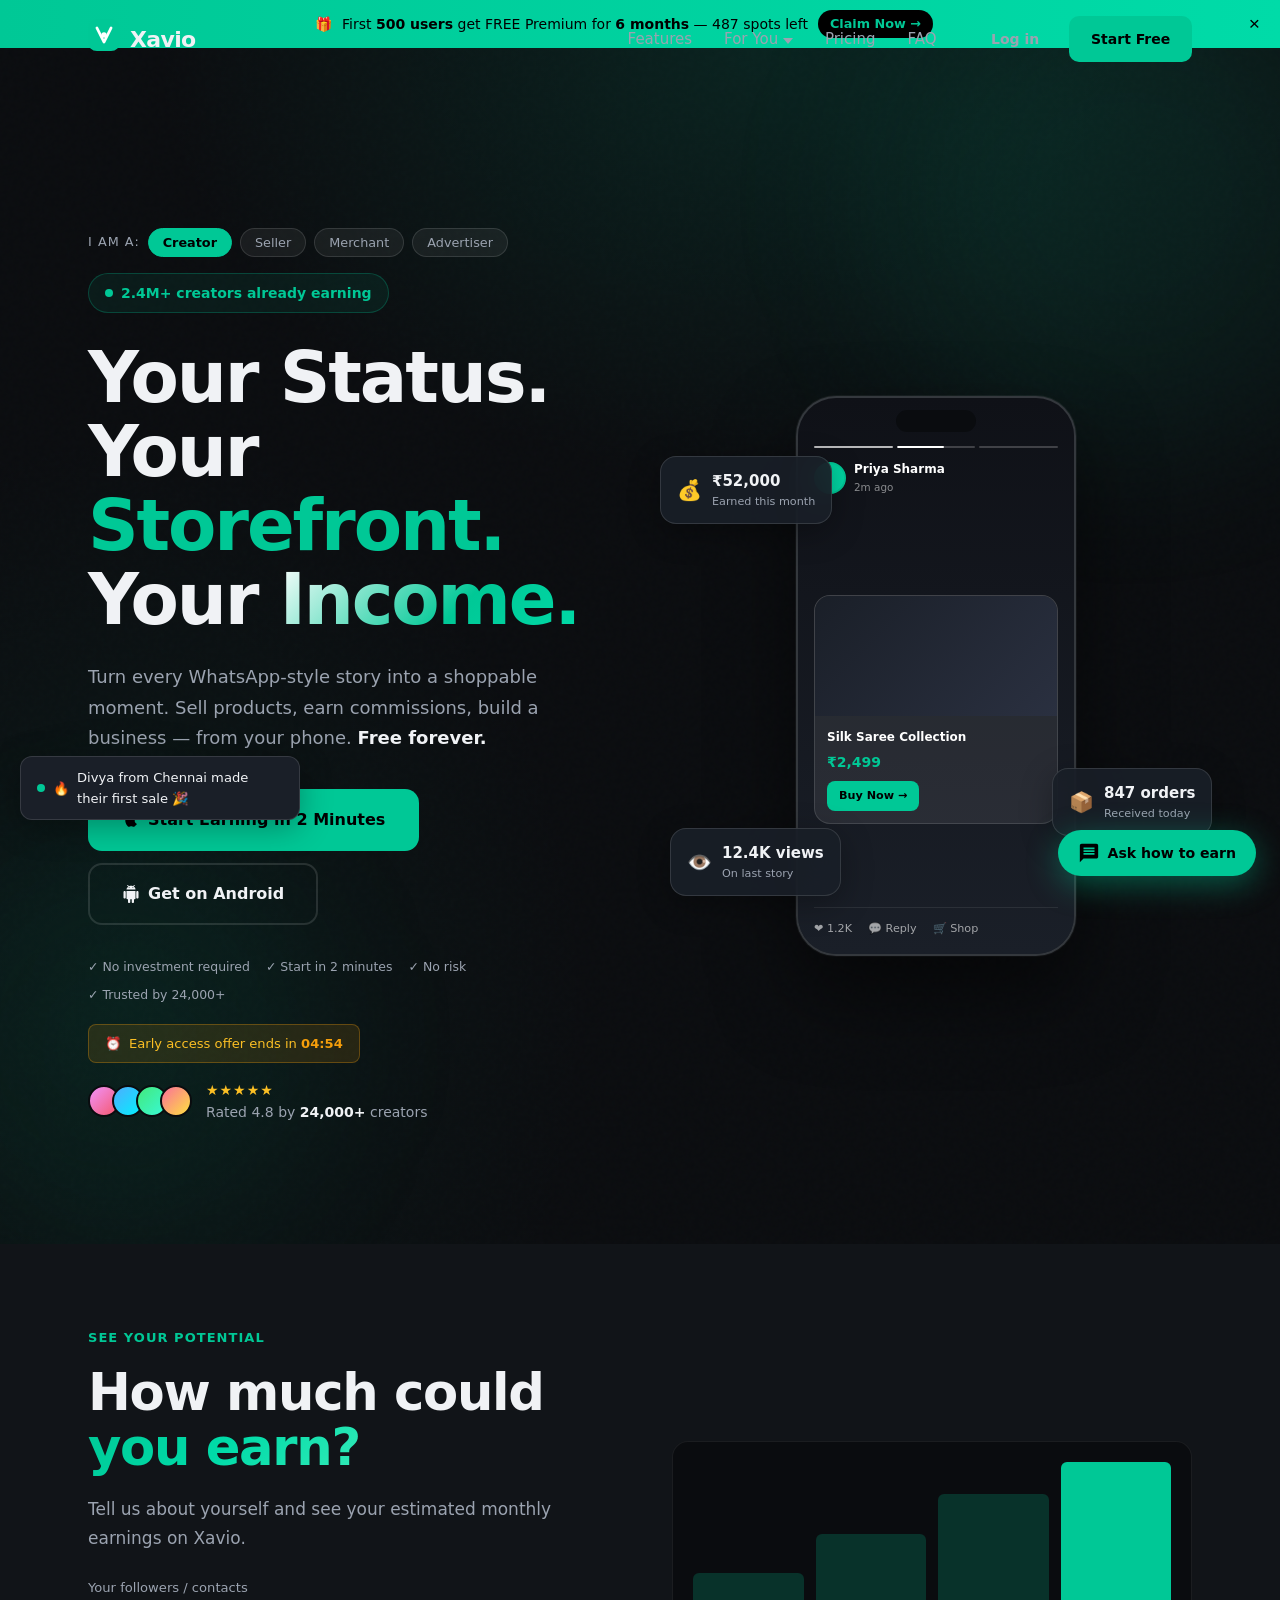
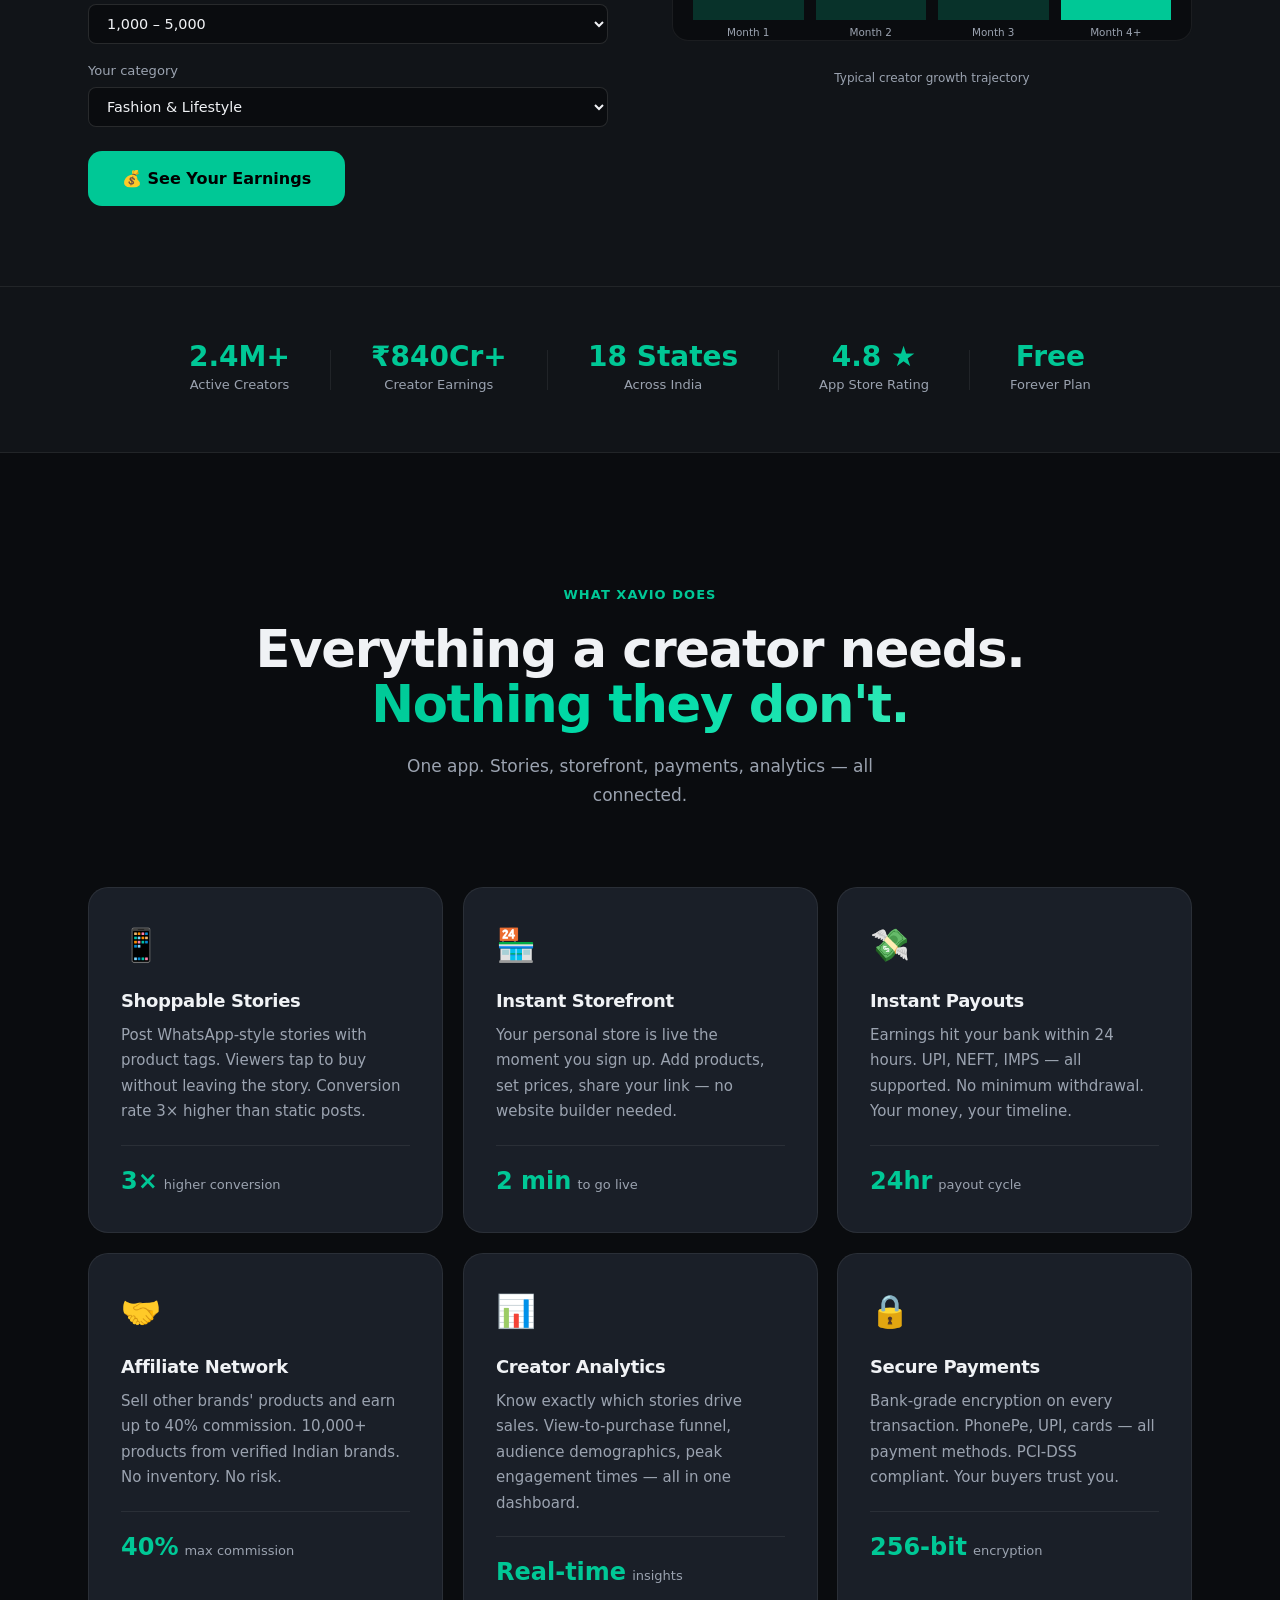
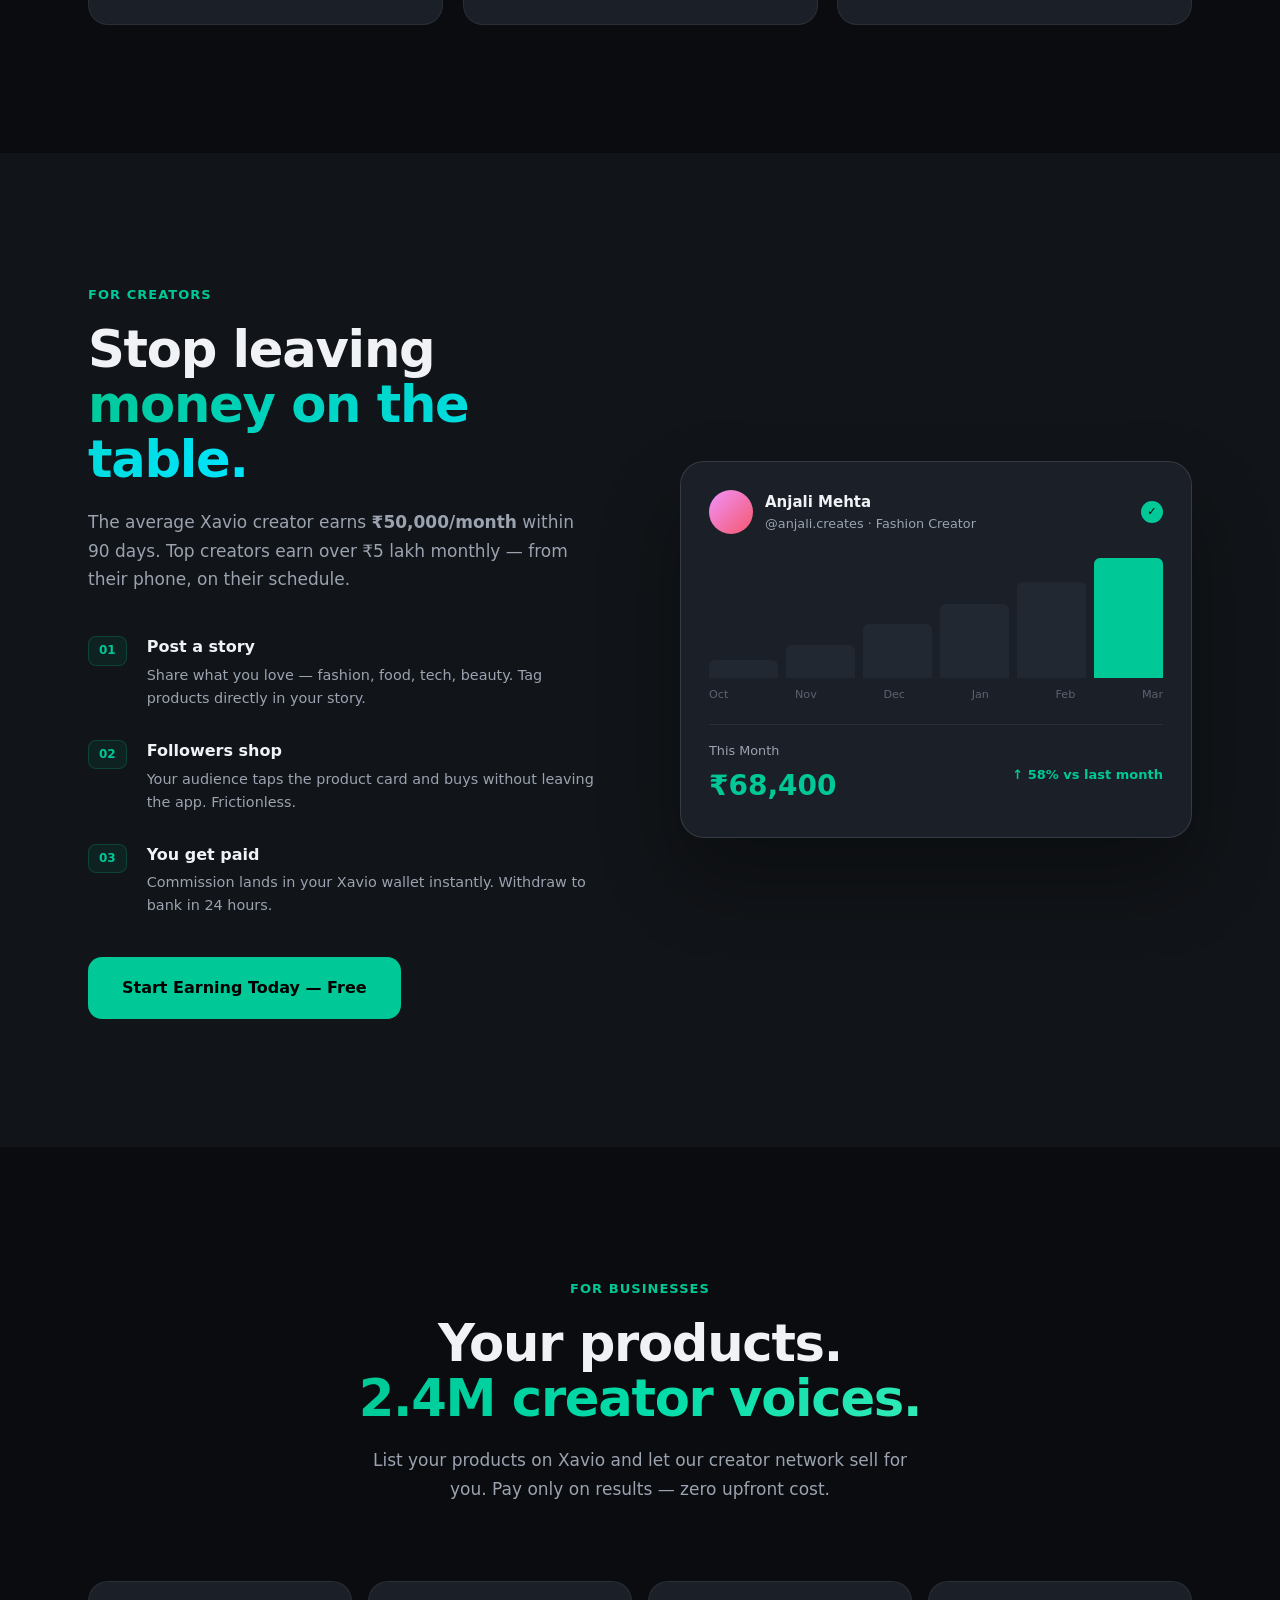
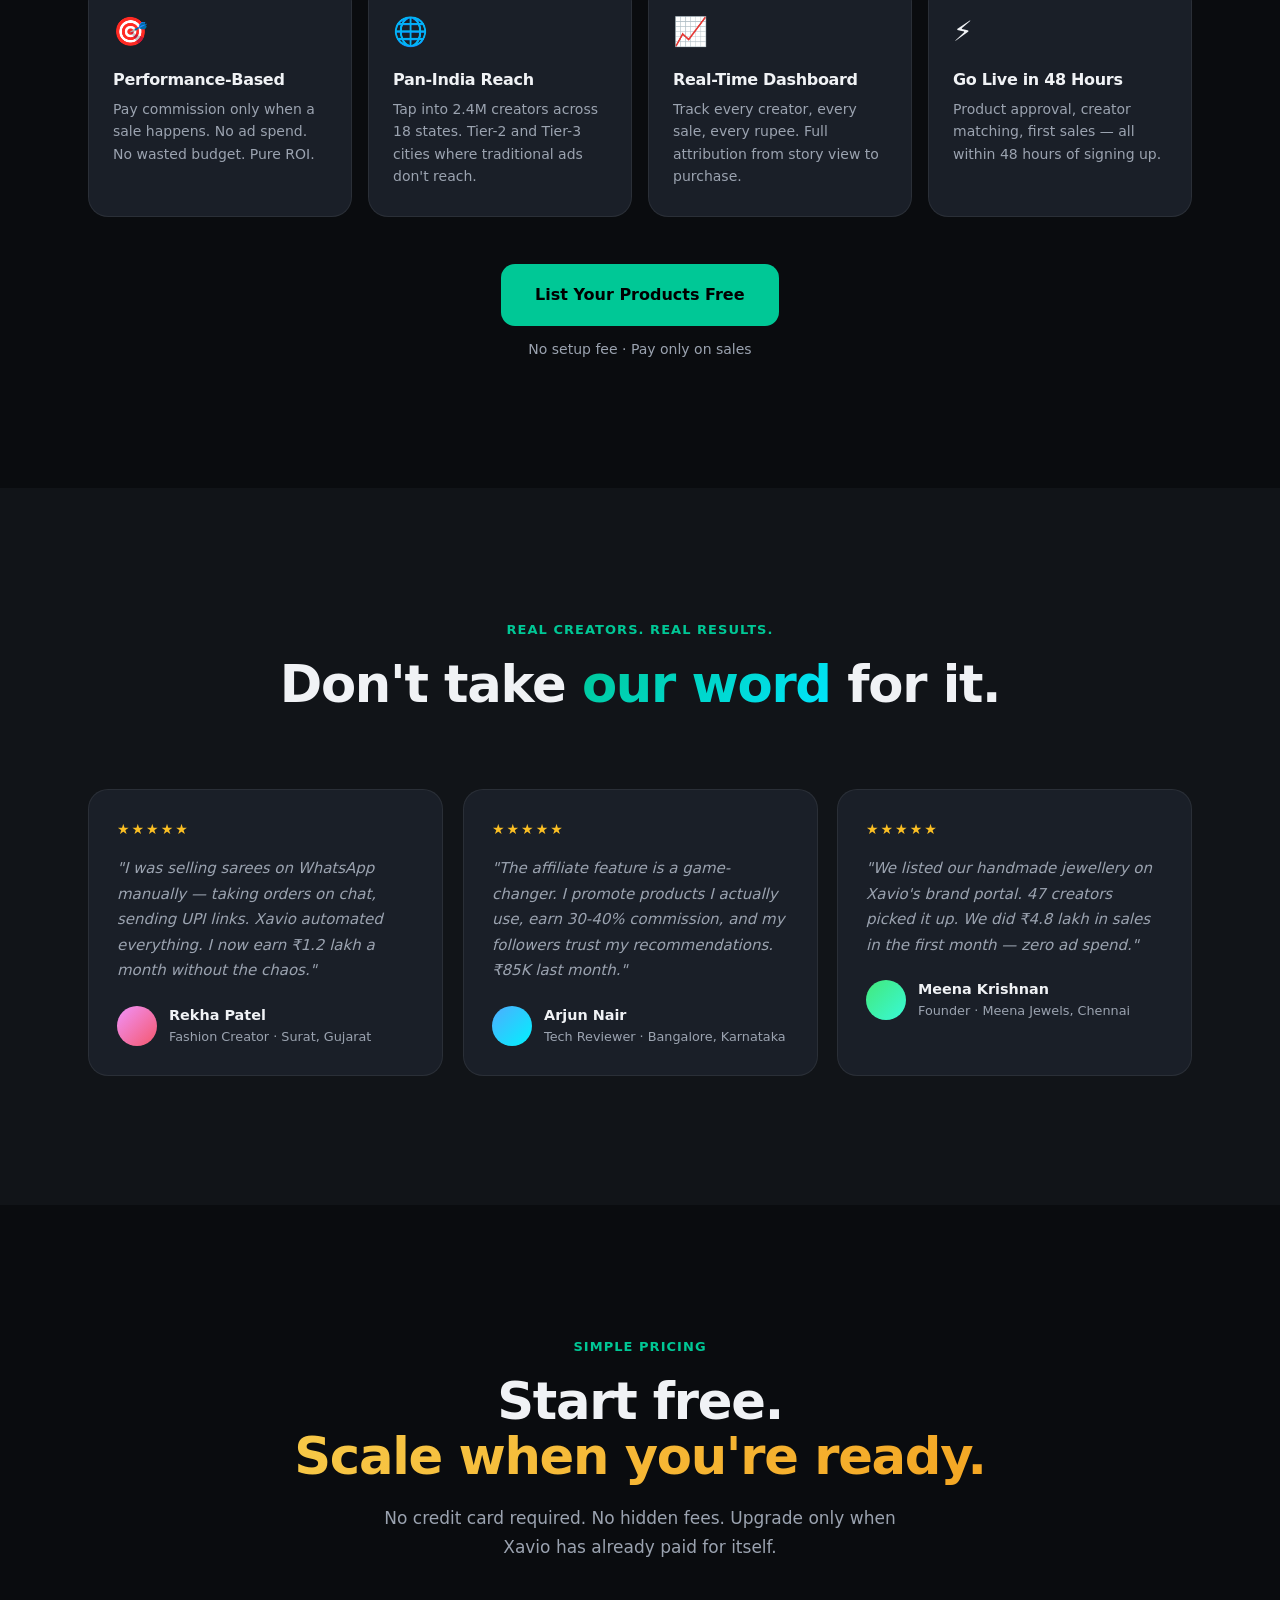
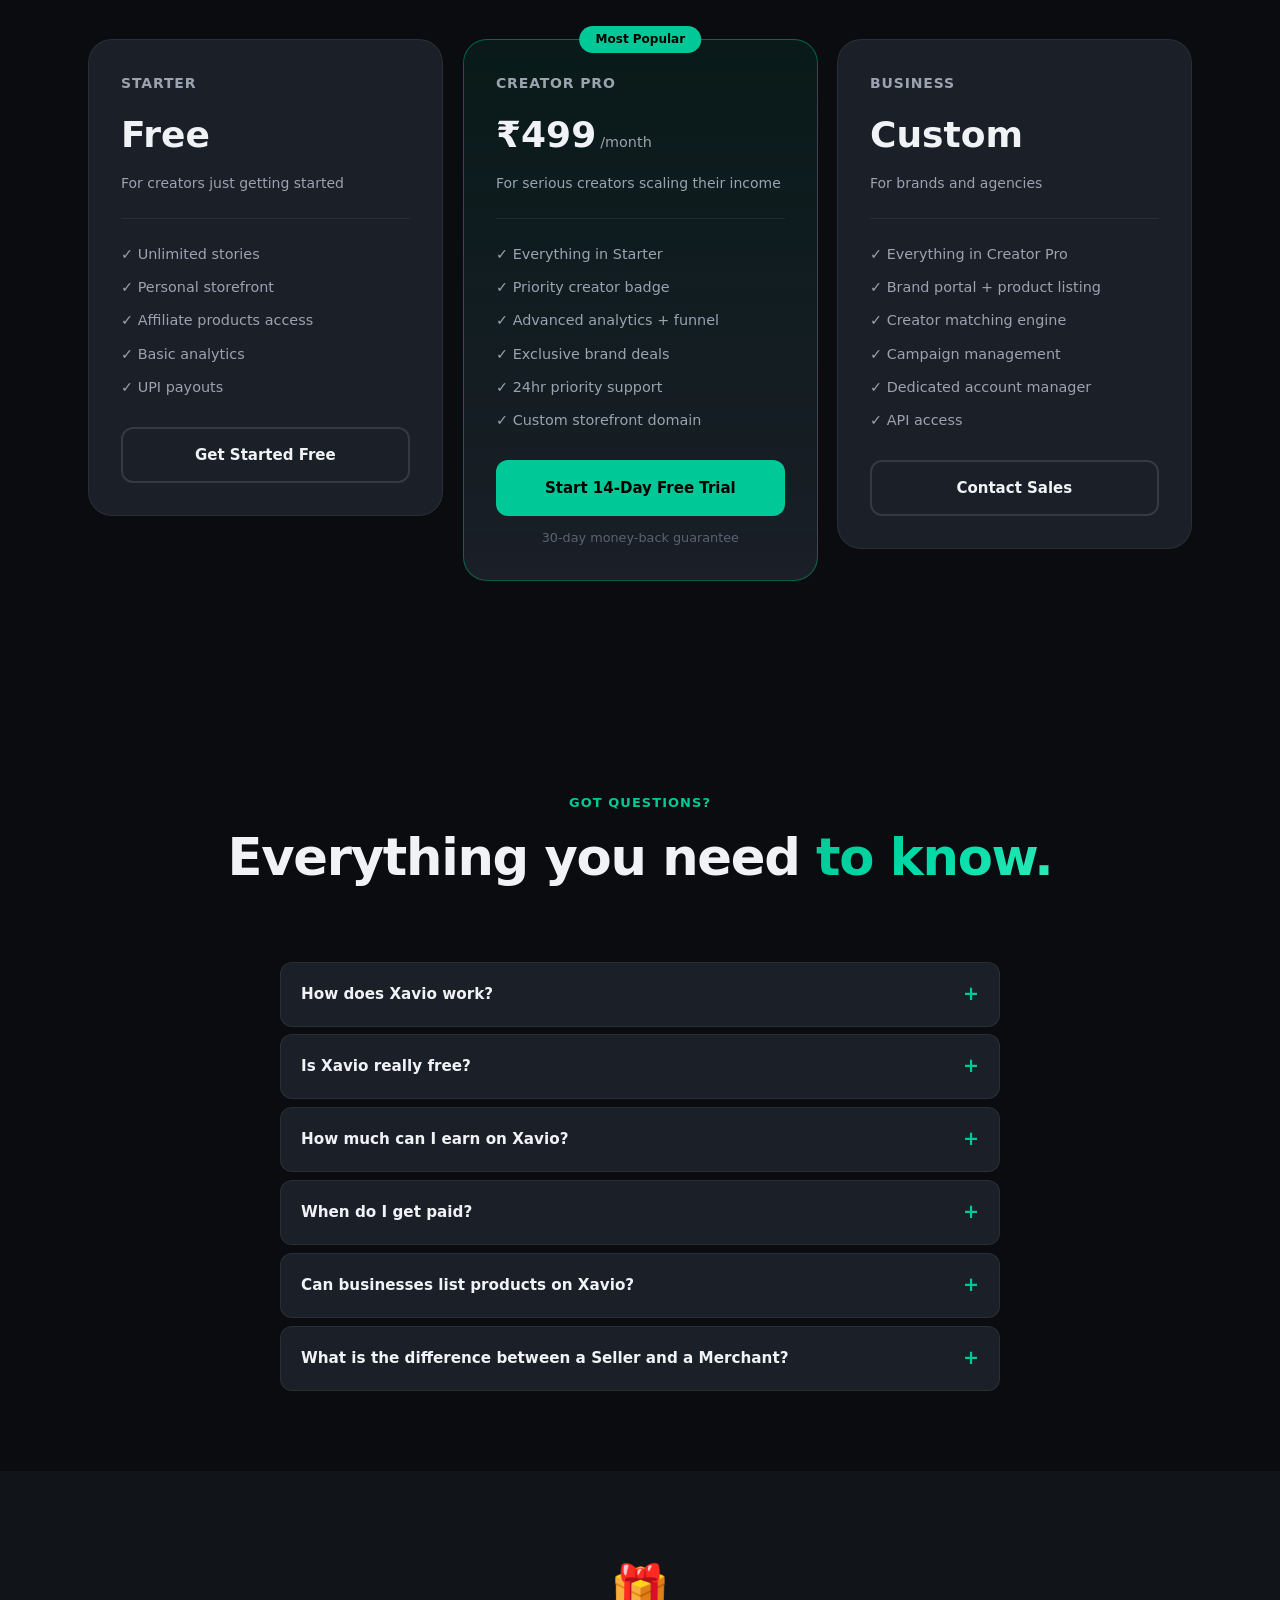
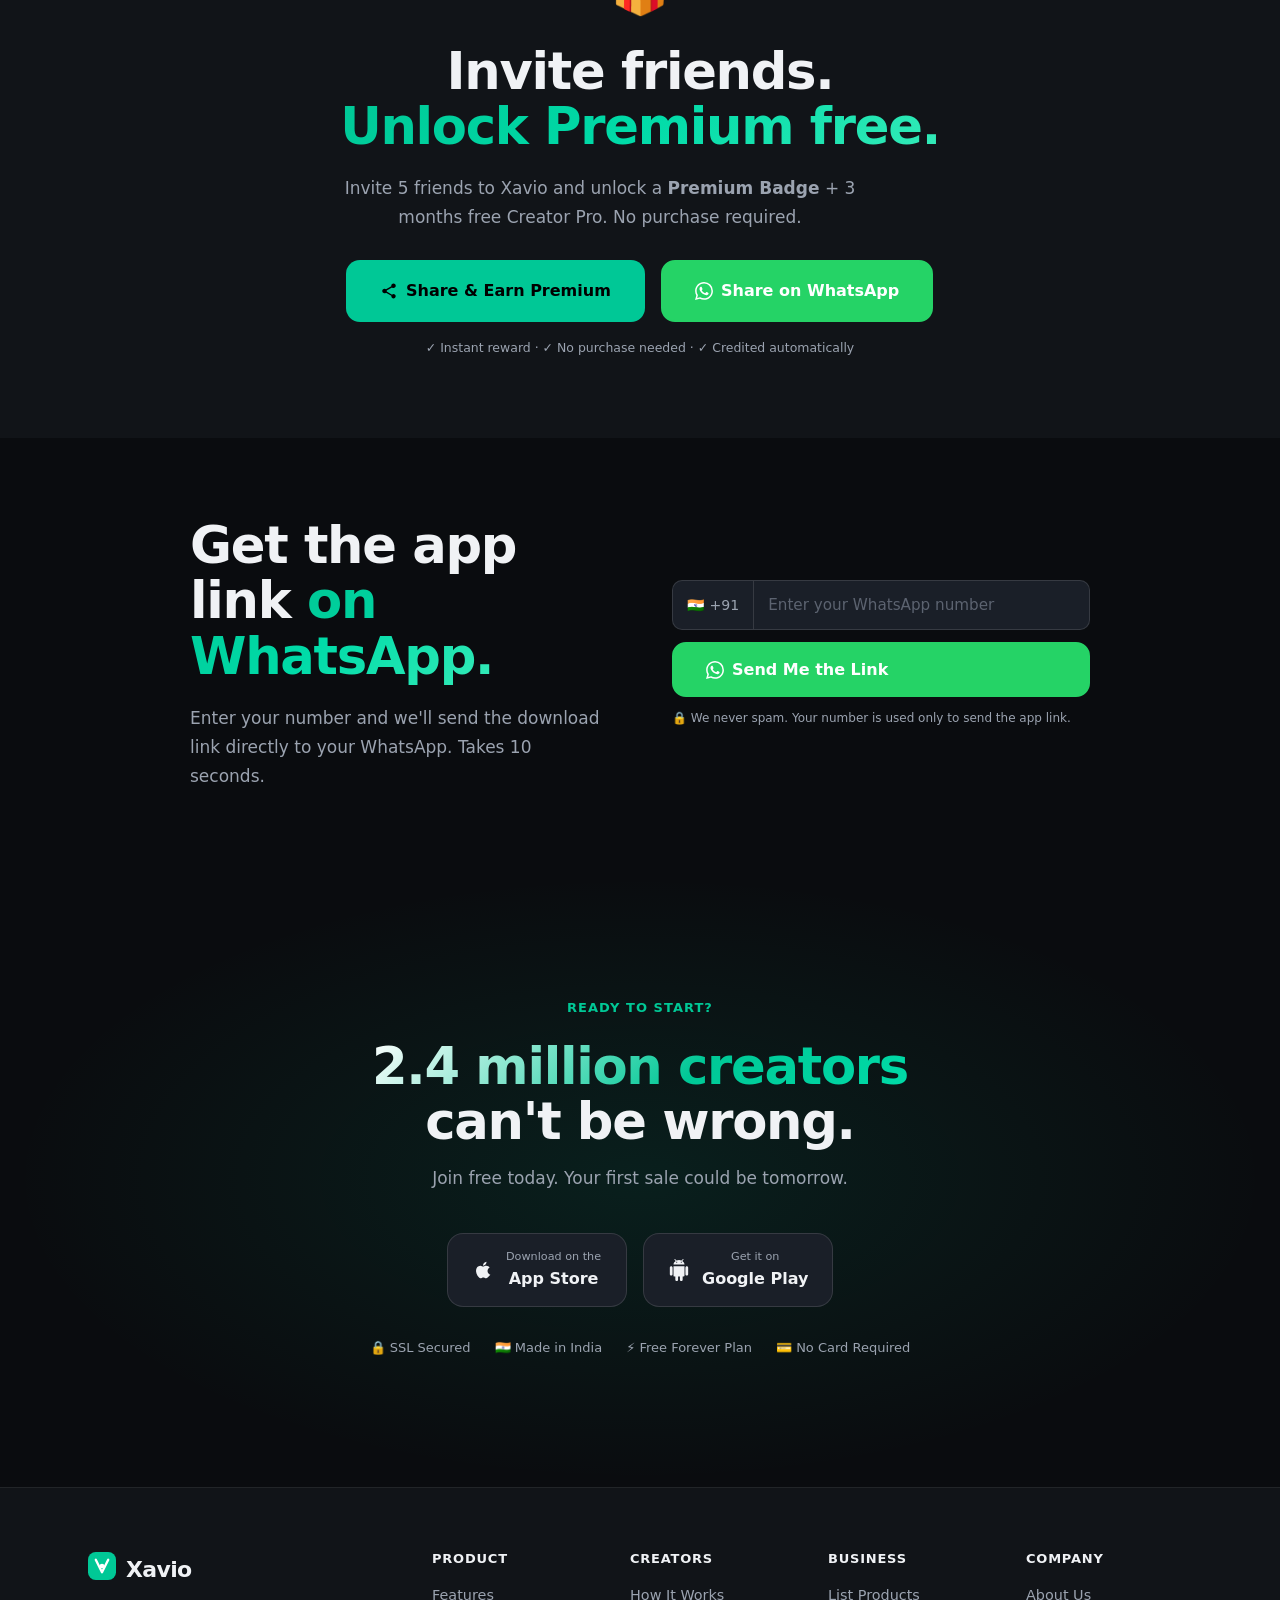
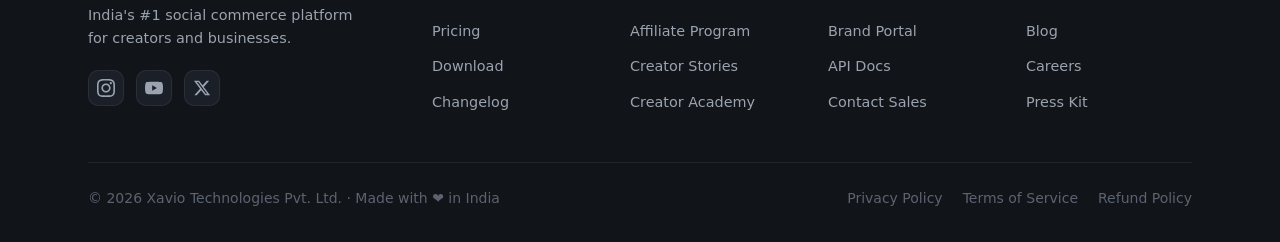
==== commit f69db308: "revert: roll back to Mar 17 v2 CRO redesign (commit 4894a82)" ====
--- a/index.html
+++ b/index.html
@@ -1,267 +1,815 @@
 <!DOCTYPE html>
-<html lang="en" class="dark scroll-smooth">
+<html lang="en" data-theme="dark">
 <head>
   <meta charset="UTF-8" />
   <meta name="viewport" content="width=device-width, initial-scale=1.0" />
-  <title>Xavio — Turn Your Status Into a Storefront | India's Social Commerce Platform</title>
-  <meta name="description" content="India's first social commerce platform. Creators earn commissions, sellers reach millions, merchants find creators, advertisers get 8x ROAS. Start free." />
-  <meta property="og:title" content="Xavio — Turn Your Status Into a Storefront | India's Social Commerce Platform" />
-  <meta property="og:description" content="India's first social commerce platform. Creators earn commissions, sellers reach millions, merchants find creators, advertisers get 8x ROAS. Start free." />
+  <title>Xavio — India's #1 Social Commerce App | Earn ₹50,000/month from Stories</title>
+  <meta name="description" content="Turn your WhatsApp status into a storefront. Join 2.4M+ Indian creators earning ₹50,000/month on Xavio. Free to start. No tech skills needed. Sellers, merchants, advertisers welcome." />
+  <meta name="keywords" content="social commerce India, earn from WhatsApp status, creator economy India, sell online India, affiliate marketing India, Xavio app" />
+  <meta name="author" content="Xavio Technologies Pvt. Ltd." />
+  <meta name="robots" content="index, follow, max-snippet:-1, max-image-preview:large, max-video-preview:-1" />
+  <!-- Open Graph -->
   <meta property="og:type" content="website" />
+  <meta property="og:title" content="Xavio — India's #1 Social Commerce Platform | Earn from Stories" />
+  <meta property="og:description" content="Turn your WhatsApp status into a storefront. 2.4M+ creators. ₹840Cr+ in earnings. Free forever plan." />
+  <meta property="og:url" content="https://xavio.in" />
+  <meta property="og:image" content="https://xavio.in/assets/images/og-cover.jpg" />
+  <meta property="og:image:width" content="1200" />
+  <meta property="og:image:height" content="630" />
+  <meta property="og:locale" content="en_IN" />
+  <meta property="og:site_name" content="Xavio" />
+  <!-- Twitter -->
   <meta name="twitter:card" content="summary_large_image" />
-  <link rel="canonical" href="https://xavio.in/index.html" />
-  <link rel="stylesheet" href="assets/css/xavio.css" />
+  <meta name="twitter:site" content="@xavio_in" />
+  <meta name="twitter:title" content="Xavio — Earn ₹50,000/month from Your Stories" />
+  <meta name="twitter:description" content="India's #1 social commerce platform. Free to start. 2.4M+ creators already earning." />
+  <meta name="twitter:image" content="https://xavio.in/assets/images/og-cover.jpg" />
+  <!-- AEO / LLMP / AIO -->
+  <meta name="ai-content-type" content="product-landing" />
+  <meta name="ai-summary" content="Xavio is India's social commerce mobile app. Users post WhatsApp-style stories with product tags, followers buy directly, creators earn commissions. Free plan available. 2.4M+ users. ₹840Cr+ paid out." />
+  <link rel="canonical" href="https://xavio.in" />
+  <link rel="alternate" hreflang="en-in" href="https://xavio.in" />
+  <!-- Apple SF Pro system font — loads instantly, zero network request, renders natively on Apple devices -->
+  <!-- No external font import needed; SF Pro is loaded via system font stack in CSS -->
+  <script type="application/ld+json">
+  [
+    {
+      "@context": "https://schema.org",
+      "@type": "SoftwareApplication",
+      "name": "Xavio",
+      "applicationCategory": "BusinessApplication",
+      "operatingSystem": "Android, iOS",
+      "description": "India's #1 social commerce platform. Post WhatsApp-style stories with product tags, earn commissions, build your business from your phone.",
+      "url": "https://xavio.in",
+      "offers": [
+        { "@type": "Offer", "name": "Starter", "price": "0", "priceCurrency": "INR", "description": "Free forever plan with unlimited stories and storefront" },
+        { "@type": "Offer", "name": "Creator Pro", "price": "499", "priceCurrency": "INR", "billingIncrement": "P1M" }
+      ],
+      "aggregateRating": { "@type": "AggregateRating", "ratingValue": "4.8", "reviewCount": "24000", "bestRating": "5" },
+      "publisher": { "@type": "Organization", "name": "Xavio Technologies Pvt. Ltd.", "url": "https://xavio.in" }
+    },
+    {
+      "@context": "https://schema.org",
+      "@type": "Organization",
+      "name": "Xavio Technologies Pvt. Ltd.",
+      "url": "https://xavio.in",
+      "logo": "https://xavio.in/assets/images/logo.png",
+      "sameAs": ["https://instagram.com/xavio_in", "https://twitter.com/xavio_in", "https://youtube.com/@xavio_in"],
+      "contactPoint": { "@type": "ContactPoint", "contactType": "customer support", "email": "support@xavio.in", "availableLanguage": ["English", "Hindi"] },
+      "areaServed": "IN",
+      "foundingDate": "2024",
+      "description": "Xavio Technologies builds India's leading social commerce platform enabling 2.4M+ creators to monetize their content through WhatsApp-style stories."
+    },
+    {
+      "@context": "https://schema.org",
+      "@type": "FAQPage",
+      "mainEntity": [
+        { "@type": "Question", "name": "How does Xavio work?", "acceptedAnswer": { "@type": "Answer", "text": "Xavio lets you post WhatsApp-style stories with product tags. When your followers tap a product and buy it, you earn a commission. Sign up free, add products to your storefront, share your link, and start earning within minutes." } },
+        { "@type": "Question", "name": "Is Xavio free to use?", "acceptedAnswer": { "@type": "Answer", "text": "Yes. Xavio has a free Starter plan with unlimited stories, a personal storefront, affiliate product access, basic analytics, and UPI payouts. No credit card required." } },
+        { "@type": "Question", "name": "How much can I earn on Xavio?", "acceptedAnswer": { "@type": "Answer", "text": "The average Xavio creator earns ₹50,000 per month within 90 days. Top creators earn over ₹5 lakh monthly. Earnings depend on your audience size, niche, and posting frequency." } },
+        { "@type": "Question", "name": "When do I get paid?", "acceptedAnswer": { "@type": "Answer", "text": "Earnings are credited to your Xavio wallet instantly after each sale. You can withdraw to your bank account via UPI, NEFT, or IMPS within 24 hours. There is no minimum withdrawal amount." } },
+        { "@type": "Question", "name": "Can businesses list products on Xavio?", "acceptedAnswer": { "@type": "Answer", "text": "Yes. Businesses can list products on the Xavio brand portal for free. Our 2.4M+ creator network will promote your products and you pay commission only when a sale happens. No upfront cost." } },
+        { "@type": "Question", "name": "What is the difference between a Seller and a Merchant on Xavio?", "acceptedAnswer": { "@type": "Answer", "text": "A Seller is an individual who sells their own products or promotes affiliate products through stories. A Merchant is a registered business entity that lists a product catalogue on the Xavio brand portal and leverages the creator network for distribution at scale." } }
+      ]
+    },
+    {
+      "@context": "https://schema.org",
+      "@type": "HowTo",
+      "name": "How to Start Earning on Xavio",
+      "description": "Step-by-step guide to earning money on Xavio social commerce platform",
+      "totalTime": "PT2M",
+      "step": [
+        { "@type": "HowToStep", "position": 1, "name": "Download Xavio", "text": "Download the Xavio app from the App Store or Google Play. Sign up free — no credit card required." },
+        { "@type": "HowToStep", "position": 2, "name": "Set up your storefront", "text": "Your personal storefront is created automatically. Add products from the affiliate catalogue or list your own." },
+        { "@type": "HowToStep", "position": 3, "name": "Post a story", "text": "Post a WhatsApp-style story and tag products directly in the story. Your followers see the product card and can buy with one tap." },
+        { "@type": "HowToStep", "position": 4, "name": "Earn commission", "text": "Every purchase earns you a commission, credited to your Xavio wallet instantly. Withdraw to bank in 24 hours." }
+      ]
+    }
+  ]
+  </script>
+  <link rel="stylesheet" href="assets/css/style.css" />
 </head>
 <body>
-<nav class="xnav" id="xnav">
-  <div class="flex items-center gap-2">
-    <span class="logo-icon">X</span>
-    <span class="text-xl font-black text-white tracking-tight" style="-webkit-text-fill-color:white">avio</span>
-  </div>
-  <div class="xnav__links"><a href="#features" class="text-sm text-brand font-semibold transition-colors duration-200">Features</a>
-<a href="for-creators.html" class="text-sm text-gray-400 hover:text-white transition-colors duration-200">Creators</a>
-<a href="for-sellers.html" class="text-sm text-gray-400 hover:text-white transition-colors duration-200">Sellers</a>
-<a href="for-merchants.html" class="text-sm text-gray-400 hover:text-white transition-colors duration-200">Merchants</a>
-<a href="for-advertisers.html" class="text-sm text-gray-400 hover:text-white transition-colors duration-200">Advertisers</a>
-<a href="#pricing" class="text-sm text-brand font-semibold transition-colors duration-200">Pricing</a></div>
-  <div class="xnav__actions">
-    <button class="theme-toggle" id="themeToggle" aria-label="Toggle theme">☀</button>
-    <a href="#download" class="btn-ghost hidden md:inline-flex">Log in</a>
-    <a href="#download" class="btn-primary hidden md:inline-flex">Get Started Free</a>
-    <button class="theme-toggle md:hidden" id="navBurger" aria-label="Menu">☰</button>
-  </div>
-  <div class="xnav__mobile" id="navMobile">
-        <a href="#features">Features</a>
-    <a href="for-creators.html">Creators</a>
-    <a href="for-sellers.html">Sellers</a>
-    <a href="for-merchants.html">Merchants</a>
-    <a href="for-advertisers.html">Advertisers</a>
-    <a href="#pricing">Pricing</a>
-    <a href="#download" class="btn-primary text-center mt-2">Get Started Free</a>
+
+<!-- REWARD HOOK BAR -->
+<div class="reward-bar" id="rewardBar" role="banner">
+  <span class="reward-bar__icon">🎁</span>
+  <span>First <strong>500 users</strong> get FREE Premium for <strong>6 months</strong> — <span id="rewardCount">487</span> spots left</span>
+  <a href="#download" class="reward-bar__cta">Claim Now &rarr;</a>
+  <button class="reward-bar__close" onclick="this.parentElement.style.display='none'" aria-label="Close">&times;</button>
+</div>
+
+<!-- NAV -->
+<nav class="nav" id="nav">
+  <div class="nav__inner">
+    <a href="/" class="nav__logo" aria-label="Xavio home">
+      <div class="nav__logo-icon" aria-hidden="true">
+        <svg width="32" height="32" viewBox="0 0 36 36" fill="none"><rect width="36" height="36" rx="10" fill="#00C896"/><path d="M10 10L18 26L26 10" stroke="white" stroke-width="3" stroke-linecap="round" stroke-linejoin="round"/><circle cx="18" cy="18" r="3" fill="white"/></svg>
+      </div>
+      <span class="nav__logo-text">Xavio</span>
+    </a>
+    <ul class="nav__links" role="list">
+      <li><a href="#features">Features</a></li>
+      <li class="nav__dropdown">
+        <a href="#" aria-haspopup="true">For You <svg width="10" height="6" viewBox="0 0 10 6" fill="currentColor"><path d="M0 0l5 6 5-6z"/></svg></a>
+        <ul class="nav__dropdown-menu" role="list">
+          <li><a href="for-creators.html">Creators &amp; Influencers</a></li>
+          <li><a href="for-sellers.html">Individual Sellers</a></li>
+          <li><a href="for-merchants.html">Merchants &amp; Brands</a></li>
+          <li><a href="for-advertisers.html">Advertisers</a></li>
+        </ul>
+      </li>
+      <li><a href="#pricing">Pricing</a></li>
+      <li><a href="#faq">FAQ</a></li>
+    </ul>
+    <div class="nav__actions">
+      <a href="#download" class="btn btn--ghost btn--sm">Log in</a>
+      <a href="#download" class="btn btn--primary btn--sm">Start Free</a>
+    </div>
+    <button class="nav__burger" aria-label="Open menu" aria-expanded="false" id="navBurger">
+      <span></span><span></span><span></span>
+    </button>
+  </div>
+  <div class="nav__mobile" id="navMobile" aria-hidden="true">
+    <ul role="list">
+      <li><a href="#features">Features</a></li>
+      <li><a href="#creators">For Creators</a></li>
+      <li><a href="#business">For Business</a></li>
+      <li><a href="#pricing">Pricing</a></li>
+      <li><a href="#download" class="btn btn--primary btn--full">Start Free — No Card Needed</a></li>
+    </ul>
   </div>
 </nav>
-<div class="reward-bar">🎁 Early Access Bonus: First 10,000 users get 3 months Premium FREE &mdash; <a href="#download" class="underline font-bold">Claim Now &rarr;</a></div>
-<div class="live-feed-bar" id="liveFeed">🔴 Live: Priya from Mumbai just earned ₹2,400 from a single story post</div>
-
-<section class="section pt-32 pb-20 text-center relative overflow-hidden">
-  <div class="absolute inset-0 pointer-events-none" style="background:radial-gradient(ellipse 80% 50% at 50% -10%,rgba(0,200,150,.12),transparent)"></div>
-  <div class="max-w-4xl mx-auto relative">
-    <div class="hero-badge reveal">🚀 India's #1 Social Commerce Platform</div>
-    <h1 class="hero-title reveal">Your Status.<br>Your Storefront.<br><span class="grad-text">Your Income.</span></h1>
-    <p class="text-lg md:text-xl text-gray-400 max-w-2xl mx-auto mb-8 reveal">Post a story. Sell a product. Earn a commission. Xavio turns every status into a revenue stream — for creators, sellers, merchants, and advertisers.</p>
-    <div class="flex flex-col sm:flex-row gap-4 justify-center mb-10 reveal">
-      <a href="#download" class="btn-primary text-base px-8 py-4">Start Earning Free &rarr;</a>
-      <a href="#features" class="btn-ghost text-base px-8 py-4">See How It Works</a>
-    </div>
-    <div class="flex flex-wrap justify-center gap-6 text-sm text-gray-500 mb-12 reveal">
-      <span>✓ No credit card required</span>
-      <span>✓ Free forever plan</span>
-      <span>✓ Setup in 2 minutes</span>
-      <span>✓ UPI instant payouts</span>
-    </div>
-    <div class="grid grid-cols-2 md:grid-cols-4 gap-6 max-w-3xl mx-auto reveal">
-      <div class="stat-card"><span class="stat-number grad-green">50K+</span><span class="stat-label">Active Users</span></div>
-      <div class="stat-card"><span class="stat-number grad-green">₹2.4Cr+</span><span class="stat-label">Paid Out</span></div>
-      <div class="stat-card"><span class="stat-number grad-green">1.2L+</span><span class="stat-label">Orders Placed</span></div>
-      <div class="stat-card"><span class="stat-number grad-green">4.9★</span><span class="stat-label">App Rating</span></div>
-    </div>
-  </div>
-</section>
-
-<section class="section py-16 bg-xdark-surface" id="personas">
-  <div class="max-w-4xl mx-auto text-center">
-    <p class="section-label">Choose Your Path</p>
-    <h2 class="section-title mb-4">Who Are You?</h2>
-    <p class="section-sub mx-auto mb-10">Xavio is built for every role in the creator economy. Pick yours to see exactly how you earn.</p>
-    <div class="flex flex-wrap justify-center gap-3 mb-10">
-      <a href="for-creators.html" class="persona-btn">🎨 Creator</a>
-      <a href="for-sellers.html" class="persona-btn">🛍️ Seller</a>
-      <a href="for-merchants.html" class="persona-btn">🏪 Merchant</a>
-      <a href="for-advertisers.html" class="persona-btn">📢 Advertiser</a>
-      <a href="for-creators.html" class="persona-btn">⭐ Premium Creator</a>
-      <a href="for-sellers.html" class="persona-btn">💎 Premium Seller</a>
-      <a href="for-merchants.html" class="persona-btn">🏆 Premium Merchant</a>
-      <a href="for-advertisers.html" class="persona-btn">🚀 Premium Advertiser</a>
-    </div>
-  </div>
-</section>
-
-<section class="section" id="features">
-  <div class="max-w-6xl mx-auto">
-    <div class="text-center mb-16 reveal">
-      <p class="section-label">Platform Features</p>
-      <h2 class="section-title">Everything You Need to <span class="grad-green">Earn More</span></h2>
-      <p class="section-sub mx-auto">One platform. Four revenue streams. Unlimited potential.</p>
-    </div>
-    <div class="grid grid-cols-1 md:grid-cols-2 lg:grid-cols-3 gap-6">
-      <div class="feature-card reveal"><div class="feature-icon">📱</div><h3 class="text-lg font-bold text-white mb-2">Status Commerce</h3><p class="text-sm text-gray-500 leading-relaxed">Post stories that sell. Every status update becomes a shoppable moment with one-tap checkout.</p><span class="feature-stat">3x higher engagement</span></div>
-      <div class="feature-card reveal"><div class="feature-icon">🎯</div><h3 class="text-lg font-bold text-white mb-2">Creator Marketplace</h3><p class="text-sm text-gray-500 leading-relaxed">Brands find creators. Creators find deals. Automated matching based on niche, audience, and performance.</p><span class="feature-stat">₹500–₹50K per campaign</span></div>
-      <div class="feature-card reveal"><div class="feature-icon">🔴</div><h3 class="text-lg font-bold text-white mb-2">Live Commerce</h3><p class="text-sm text-gray-500 leading-relaxed">Go live and sell in real-time. Viewers buy without leaving the stream. 10x conversion vs static posts.</p><span class="feature-stat">10x conversion rate</span></div>
-      <div class="feature-card reveal"><div class="feature-icon">📊</div><h3 class="text-lg font-bold text-white mb-2">Real-Time Analytics</h3><p class="text-sm text-gray-500 leading-relaxed">Know exactly what earns. Story views, click-through rates, conversion funnels — all in one dashboard.</p><span class="feature-stat">Live data, zero delay</span></div>
-      <div class="feature-card reveal"><div class="feature-icon">💸</div><h3 class="text-lg font-bold text-white mb-2">Instant UPI Payouts</h3><p class="text-sm text-gray-500 leading-relaxed">Earnings hit your UPI in 24 hours. No minimum threshold. No waiting 30 days like other platforms.</p><span class="feature-stat">24-hour payout</span></div>
-      <div class="feature-card reveal"><div class="feature-icon">🤖</div><h3 class="text-lg font-bold text-white mb-2">AI Content Assistant</h3><p class="text-sm text-gray-500 leading-relaxed">AI writes your captions, suggests best posting times, and predicts which products will sell best for your audience.</p><span class="feature-stat">+40% more sales</span></div>
-    </div>
-  </div>
-</section>
-
-<section class="section bg-xdark-surface" id="simulator">
-  <div class="max-w-4xl mx-auto">
-    <div class="text-center mb-12 reveal">
-      <p class="section-label">Earnings Calculator</p>
-      <h2 class="section-title">How Much Will <span class="grad-warm">You Earn?</span></h2>
-    </div>
-    <div class="sim-card reveal">
-      <div class="grid md:grid-cols-3 gap-6 mb-6">
-        <div><label class="text-xs font-semibold text-gray-500 uppercase tracking-wider mb-2 block">Your Role</label><select class="sim-input" id="simRole"><option value="creator">Creator</option><option value="seller">Seller</option><option value="merchant">Merchant</option><option value="advertiser">Advertiser</option></select></div>
-        <div><label class="text-xs font-semibold text-gray-500 uppercase tracking-wider mb-2 block">Followers / Reach</label><input type="number" class="sim-input" id="simFollowers" placeholder="e.g. 5000" min="100" /></div>
-        <div><label class="text-xs font-semibold text-gray-500 uppercase tracking-wider mb-2 block">Posts Per Week</label><input type="number" class="sim-input" id="simPosts" placeholder="e.g. 5" min="1" max="21" /></div>
-      </div>
-      <button onclick="calcEarnings()" class="btn-primary w-full">Calculate My Earnings &rarr;</button>
-      <div class="sim-result" id="simResult"><span class="sim-result__amount" id="simAmount">₹0</span><span class="sim-result__note">Estimated monthly earnings on Xavio. Actual results may vary.</span></div>
-    </div>
-  </div>
-</section>
-
-<section class="section" id="testimonials">
-  <div class="max-w-6xl mx-auto">
-    <div class="text-center mb-16 reveal"><p class="section-label">Success Stories</p><h2 class="section-title">Real People. <span class="grad-green">Real Earnings.</span></h2></div>
-    <div class="grid grid-cols-1 md:grid-cols-3 gap-6">
-      <div class="testi-card reveal"><div class="testi-stars">★★★★★</div><p class="testi-text">"I made ₹18,000 in my first month just by posting product stories. My followers already trusted me — Xavio just made it easy to monetize that trust."</p><div class="testi-author"><div class="testi-avatar">P</div><div><p class="text-sm font-semibold text-white">Priya Sharma</p><p class="text-xs text-gray-500">Fashion Creator, Mumbai</p></div></div></div>
-      <div class="testi-card reveal"><div class="testi-stars">★★★★★</div><p class="testi-text">"My small clothing brand went from 20 orders/month to 200 orders/month after partnering with Xavio creators. The ROI is insane compared to Instagram ads."</p><div class="testi-author"><div class="testi-avatar">R</div><div><p class="text-sm font-semibold text-white">Rahul Mehta</p><p class="text-xs text-gray-500">Clothing Brand Owner, Delhi</p></div></div></div>
-      <div class="testi-card reveal"><div class="testi-stars">★★★★★</div><p class="testi-text">"As an advertiser, I get 8x ROAS on Xavio vs 2x on Facebook. The audiences are hyper-engaged and the targeting is incredibly precise."</p><div class="testi-author"><div class="testi-avatar">A</div><div><p class="text-sm font-semibold text-white">Ankit Verma</p><p class="text-xs text-gray-500">D2C Brand Advertiser, Bangalore</p></div></div></div>
-    </div>
-  </div>
-</section>
-
-<section class="section bg-xdark-surface" id="pricing">
-  <div class="max-w-6xl mx-auto">
-    <div class="text-center mb-12 reveal">
-      <p class="section-label">Pricing</p>
-      <h2 class="section-title">Simple, <span class="grad-gold">Transparent Pricing</span></h2>
-      <p class="section-sub mx-auto mb-8">Choose your role. Start free. Upgrade when you're ready.</p>
-      <div class="pricing-tabs">
-        <button class="pricing-tab active" onclick="switchPricingSeg('creators')">Creators</button>
-        <button class="pricing-tab" onclick="switchPricingSeg('sellers')">Sellers</button>
-        <button class="pricing-tab" onclick="switchPricingSeg('merchants')">Merchants</button>
-        <button class="pricing-tab" onclick="switchPricingSeg('advertisers')">Advertisers</button>
-      </div>
-    </div>
-    <div class="pricing-panel active grid grid-cols-1 md:grid-cols-2 gap-6 max-w-3xl mx-auto" id="panel-creators">
-      <div class="pricing-card"><h3 class="text-lg font-bold text-white">Creator Free</h3><div><span class="price-amount">₹0</span><span class="price-period">/month</span></div><ul class="flex flex-col gap-2 mt-2"><li class="price-feature">Post unlimited stories</li><li class="price-feature">Earn affiliate commissions (8%)</li><li class="price-feature">Basic analytics dashboard</li><li class="price-feature">UPI payouts (weekly)</li><li class="price-feature">Access to brand marketplace</li></ul><a href="#download" class="btn-ghost w-full text-center mt-4 block">Start Free</a></div>
-      <div class="pricing-card featured"><div class="pricing-badge">Most Popular</div><h3 class="text-lg font-bold text-white">Creator Premium</h3><div><span class="price-amount">₹499</span><span class="price-period">/month</span></div><ul class="flex flex-col gap-2 mt-2"><li class="price-feature">Everything in Free</li><li class="price-feature">Higher commissions (up to 15%)</li><li class="price-feature">Priority brand matching</li><li class="price-feature">AI caption &amp; content assistant</li><li class="price-feature">Daily UPI payouts</li><li class="price-feature">Verified creator badge</li></ul><a href="#download" class="btn-primary w-full text-center mt-4 block">Start 14-Day Free Trial</a></div>
-    </div>
-    <div class="pricing-panel grid grid-cols-1 md:grid-cols-2 gap-6 max-w-3xl mx-auto" id="panel-sellers">
-      <div class="pricing-card"><h3 class="text-lg font-bold text-white">Seller Free</h3><div><span class="price-amount">₹0</span><span class="price-period">/month</span></div><ul class="flex flex-col gap-2 mt-2"><li class="price-feature">List up to 20 products</li><li class="price-feature">Story storefront</li><li class="price-feature">Basic order management</li><li class="price-feature">5% platform fee per sale</li><li class="price-feature">UPI payouts (weekly)</li></ul><a href="#download" class="btn-ghost w-full text-center mt-4 block">Start Free</a></div>
-      <div class="pricing-card featured"><div class="pricing-badge">Best Value</div><h3 class="text-lg font-bold text-white">Seller Premium</h3><div><span class="price-amount">₹799</span><span class="price-period">/month</span></div><ul class="flex flex-col gap-2 mt-2"><li class="price-feature">Unlimited product listings</li><li class="price-feature">Reduced platform fee (2%)</li><li class="price-feature">Creator collaboration tools</li><li class="price-feature">Advanced inventory management</li><li class="price-feature">Daily payouts</li><li class="price-feature">Priority customer support</li></ul><a href="#download" class="btn-primary w-full text-center mt-4 block">Start 14-Day Free Trial</a></div>
-    </div>
-    <div class="pricing-panel grid grid-cols-1 md:grid-cols-2 gap-6 max-w-3xl mx-auto" id="panel-merchants">
-      <div class="pricing-card"><h3 class="text-lg font-bold text-white">Merchant Starter</h3><div><span class="price-amount">₹1,499</span><span class="price-period">/month</span></div><ul class="flex flex-col gap-2 mt-2"><li class="price-feature">Up to 5 creator partnerships</li><li class="price-feature">Campaign management dashboard</li><li class="price-feature">Performance analytics</li><li class="price-feature">Brand safety controls</li><li class="price-feature">Set your own commission rates</li></ul><a href="#download" class="btn-ghost w-full text-center mt-4 block">Get Started</a></div>
-      <div class="pricing-card featured"><div class="pricing-badge">Recommended</div><h3 class="text-lg font-bold text-white">Merchant Pro</h3><div><span class="price-amount">₹3,999</span><span class="price-period">/month</span></div><ul class="flex flex-col gap-2 mt-2"><li class="price-feature">Unlimited creator partnerships</li><li class="price-feature">AI-powered creator matching</li><li class="price-feature">Real-time ROI tracking</li><li class="price-feature">Dedicated account manager</li><li class="price-feature">Custom campaign templates</li><li class="price-feature">API access</li></ul><a href="#download" class="btn-primary w-full text-center mt-4 block">Start 14-Day Free Trial</a></div>
-    </div>
-    <div class="pricing-panel grid grid-cols-1 md:grid-cols-2 gap-6 max-w-3xl mx-auto" id="panel-advertisers">
-      <div class="pricing-card"><h3 class="text-lg font-bold text-white">Advertiser Self-Serve</h3><div><span class="price-amount">₹5,000</span><span class="price-period">min. budget</span></div><ul class="flex flex-col gap-2 mt-2"><li class="price-feature">Story ad placements</li><li class="price-feature">Interest &amp; demographic targeting</li><li class="price-feature">Real-time impression tracking</li><li class="price-feature">CPC / CPM / CPA models</li><li class="price-feature">Basic reporting dashboard</li></ul><a href="#download" class="btn-ghost w-full text-center mt-4 block">Launch Campaign</a></div>
-      <div class="pricing-card featured"><div class="pricing-badge">Enterprise</div><h3 class="text-lg font-bold text-white">Advertiser Managed</h3><div><span class="price-amount">₹25,000</span><span class="price-period">min. budget</span></div><ul class="flex flex-col gap-2 mt-2"><li class="price-feature">Everything in Self-Serve</li><li class="price-feature">Dedicated campaign manager</li><li class="price-feature">Creator-brand collaboration ads</li><li class="price-feature">Advanced audience segments</li><li class="price-feature">A/B testing &amp; optimization</li><li class="price-feature">Guaranteed ROAS or refund</li></ul><a href="#download" class="btn-primary w-full text-center mt-4 block">Talk to Sales</a></div>
-    </div>
-  </div>
-</section>
-
-<section class="section" id="faq">
-  <div class="max-w-3xl mx-auto">
-    <div class="text-center mb-12 reveal"><p class="section-label">FAQ</p><h2 class="section-title">Common <span class="grad-green">Questions</span></h2></div>
-    <div>
-      <div class="faq-item"><button class="faq-q" onclick="toggleFaq(this)">Is Xavio really free to use?<span class="faq-icon">+</span></button><div class="faq-a">Yes. The Creator Free and Seller Free plans are completely free forever. You only pay if you want premium features like higher commissions, AI tools, or priority support.</div></div>
-      <div class="faq-item"><button class="faq-q" onclick="toggleFaq(this)">How do I get paid?<span class="faq-icon">+</span></button><div class="faq-a">All payouts are via UPI directly to your bank account. Free plan users get weekly payouts. Premium users get daily payouts with no minimum threshold.</div></div>
-      <div class="faq-item"><button class="faq-q" onclick="toggleFaq(this)">Do I need a large following to earn?<span class="faq-icon">+</span></button><div class="faq-a">No. Micro-creators with 500-5,000 followers often earn more per follower than mega-influencers because their audiences are more engaged and trust their recommendations.</div></div>
-      <div class="faq-item"><button class="faq-q" onclick="toggleFaq(this)">Is my money safe?<span class="faq-icon">+</span></button><div class="faq-a">Yes. Xavio uses bank-grade encryption and is PCI-DSS compliant. All transactions are processed through RBI-approved payment gateways.</div></div>
-      <div class="faq-item"><button class="faq-q" onclick="toggleFaq(this)">Can I use Xavio alongside Instagram/YouTube?<span class="faq-icon">+</span></button><div class="faq-a">Absolutely. Xavio is designed to complement your existing social presence, not replace it. Many creators cross-post content and use Xavio specifically for monetization.</div></div>
-    </div>
-  </div>
-</section>
-
-<section class="section bg-xdark-surface text-center" id="download">
-  <div class="max-w-2xl mx-auto reveal">
-    <div class="text-5xl mb-6">🚀</div>
-    <h2 class="section-title"><span class="grad-hero">Start Earning Today.</span></h2>
-    <p class="section-sub mx-auto mb-8">Join 50,000+ creators, sellers, merchants and advertisers already earning on Xavio. Free forever. No credit card needed.</p>
-    <div class="flex flex-col sm:flex-row gap-4 justify-center mb-6">
-      <a href="#" class="btn-primary text-base px-8 py-4">📱 Download for iOS</a>
-      <a href="#" class="btn-primary text-base px-8 py-4">🤖 Download for Android</a>
-    </div>
-    <p class="text-xs text-gray-600">Available on iOS 14+ and Android 8+. 4.9★ rating on both stores.</p>
-  </div>
-</section>
-
-<footer class="xfooter">
-  <div class="max-w-6xl mx-auto">
-    <div class="grid grid-cols-2 md:grid-cols-5 gap-8 mb-12">
-      <div class="col-span-2 md:col-span-1">
-        <div class="flex items-center gap-2 mb-4">
-          <span class="logo-icon">X</span>
-          <span class="text-xl font-black text-white tracking-tight" style="-webkit-text-fill-color:white">avio</span>
-        </div>
-        <p class="text-sm text-gray-500 max-w-xs">India's first social commerce platform. Turn your status into a storefront.</p>
-      </div>
+
+<!-- HERO -->
+<section class="hero" id="hero" aria-labelledby="hero-h1">
+  <div class="hero__bg" aria-hidden="true">
+    <div class="hero__mesh"></div>
+    <div class="hero__grain"></div>
+    <div class="hero__blob hero__blob--1"></div>
+    <div class="hero__blob hero__blob--2"></div>
+  </div>
+  <div class="container">
+    <div class="hero__layout">
+      <div class="hero__copy">
+        <!-- PERSONA SELECTOR -->
+        <div class="persona-selector reveal" id="personaSelector" role="group" aria-label="I am a">
+          <span class="persona-selector__label">I am a:</span>
+          <button class="persona-btn active" data-persona="creator" onclick="setPersona('creator')">Creator</button>
+          <button class="persona-btn" data-persona="seller" onclick="setPersona('seller')">Seller</button>
+          <button class="persona-btn" data-persona="merchant" onclick="setPersona('merchant')">Merchant</button>
+          <button class="persona-btn" data-persona="advertiser" onclick="setPersona('advertiser')">Advertiser</button>
+        </div>
+
+        <div class="hero__badge reveal">
+          <span class="hero__badge-dot"></span>
+          2.4M+ creators already earning
+        </div>
+        <h1 class="hero__h1 reveal" id="hero-h1">
+          Your Status.<br/>
+          Your <em>Storefront.</em><br/>
+          Your <strong>Income.</strong>
+        </h1>
+        <p class="hero__sub reveal" id="heroSub">
+          Turn every WhatsApp-style story into a shoppable moment. Sell products, earn commissions, build a business — from your phone. <strong>Free forever.</strong>
+        </p>
+        <div class="hero__cta-row reveal">
+          <a href="#download" class="btn btn--primary btn--lg" id="heroCta">
+            <svg width="18" height="18" viewBox="0 0 24 24" fill="currentColor" aria-hidden="true"><path d="M17.05 20.28c-.98.95-2.05.8-3.08.35-1.09-.46-2.09-.48-3.24 0-1.44.62-2.2.44-3.06-.35C2.79 15.25 3.51 7.7 9.05 7.4c1.42.07 2.4.83 3.23.87.97-.18 1.9-.97 3.27-.93 1.65.06 2.89.78 3.69 1.96-3.38 2.04-2.82 6.52.81 7.98zM12.03 7.25c-.15-2.23 1.66-4.07 3.74-4.25.29 2.58-2.34 4.5-3.74 4.25z"/></svg>
+            Start Earning in 2 Minutes
+          </a>
+          <a href="#download" class="btn btn--outline btn--lg">
+            <svg width="18" height="18" viewBox="0 0 24 24" fill="currentColor" aria-hidden="true"><path d="M6 18c0 .55.45 1 1 1h1v3.5c0 .83.67 1.5 1.5 1.5s1.5-.67 1.5-1.5V19h2v3.5c0 .83.67 1.5 1.5 1.5s1.5-.67 1.5-1.5V19h1c.55 0 1-.45 1-1V8H6v10zM3.5 8C2.67 8 2 8.67 2 9.5v7c0 .83.67 1.5 1.5 1.5S5 17.33 5 16.5v-7C5 8.67 4.33 8 3.5 8zm17 0c-.83 0-1.5.67-1.5 1.5v7c0 .83.67 1.5 1.5 1.5s1.5-.67 1.5-1.5v-7c0-.83-.67-1.5-1.5-1.5zm-4.97-5.84l1.3-1.3c.2-.2.2-.51 0-.71-.2-.2-.51-.2-.71 0l-1.48 1.48C13.85 1.23 12.95 1 12 1c-.96 0-1.86.23-2.66.63L7.85.15c-.2-.2-.51-.2-.71 0-.2.2-.2.51 0 .71l1.31 1.31C7.01 3.07 6 4.42 6 6h12c0-1.58-1.01-2.93-2.47-3.84zM10 4H9V3h1v1zm5 0h-1V3h1v1z"/></svg>
+            Get on Android
+          </a>
+        </div>
+        <!-- MICRO TRUST TRIGGERS -->
+        <div class="trust-micro reveal">
+          <span>✓ No investment required</span>
+          <span>✓ Start in 2 minutes</span>
+          <span>✓ No risk</span>
+          <span>✓ Trusted by 24,000+</span>
+        </div>
+
+        <!-- SCARCITY TIMER -->
+        <div class="scarcity-bar reveal">
+          <span class="scarcity-bar__icon">⏰</span>
+          <span>Early access offer ends in <strong id="scarcityTimer">04:59</strong></span>
+        </div>
+
+        <div class="hero__proof reveal">
+          <div class="hero__avatars" aria-hidden="true">
+            <div class="hero__av hero__av--1"></div>
+            <div class="hero__av hero__av--2"></div>
+            <div class="hero__av hero__av--3"></div>
+            <div class="hero__av hero__av--4"></div>
+          </div>
+          <div>
+            <div class="hero__stars" aria-label="4.8 out of 5 stars">★★★★★</div>
+            <span>Rated 4.8 by <strong>24,000+</strong> creators</span>
+          </div>
+        </div>
+      </div>
+
+      <div class="hero__phone-wrap reveal-right" aria-hidden="true">
+        <div class="hero__phone">
+          <div class="hero__phone-notch"></div>
+          <div class="hero__phone-screen">
+            <div class="story-ui">
+              <div class="story-progress">
+                <div class="story-bar story-bar--done"></div>
+                <div class="story-bar story-bar--active"></div>
+                <div class="story-bar"></div>
+              </div>
+              <div class="story-header">
+                <div class="story-av"></div>
+                <div>
+                  <div class="story-name">Priya Sharma</div>
+                  <div class="story-time">2m ago</div>
+                </div>
+              </div>
+              <div class="story-body">
+                <div class="story-product">
+                  <div class="story-product-img"></div>
+                  <div class="story-product-info">
+                    <div class="story-product-name">Silk Saree Collection</div>
+                    <div class="story-product-price">₹2,499</div>
+                    <div class="story-product-cta">Buy Now →</div>
+                  </div>
+                </div>
+              </div>
+              <div class="story-actions">
+                <div class="story-action">❤️ 1.2K</div>
+                <div class="story-action">💬 Reply</div>
+                <div class="story-action">🛒 Shop</div>
+              </div>
+            </div>
+          </div>
+        </div>
+        <div class="hero__stat hero__stat--a float-1">
+          <div class="hero__stat-icon">💰</div>
+          <div>
+            <div class="hero__stat-val">₹52,000</div>
+            <div class="hero__stat-lbl">Earned this month</div>
+          </div>
+        </div>
+        <div class="hero__stat hero__stat--b float-2">
+          <div class="hero__stat-icon">📦</div>
+          <div>
+            <div class="hero__stat-val">847 orders</div>
+            <div class="hero__stat-lbl">Received today</div>
+          </div>
+        </div>
+        <div class="hero__stat hero__stat--c float-3">
+          <div class="hero__stat-icon">👁️</div>
+          <div>
+            <div class="hero__stat-val">12.4K views</div>
+            <div class="hero__stat-lbl">On last story</div>
+          </div>
+        </div>
+      </div>
+    </div>
+  </div>
+</section>
+
+<!-- LIVE GROWTH FEED -->
+<div class="live-feed" id="liveFeed" aria-live="polite" aria-label="Live activity">
+  <span class="live-feed__dot"></span>
+  <span class="live-feed__icon">🔥</span>
+  <span id="liveFeedText">Ravi from Delhi earned ₹540</span>
+</div>
+
+<!-- EARNINGS SIMULATOR -->
+<section class="simulator" id="simulator" aria-labelledby="sim-h2">
+  <div class="container">
+    <div class="simulator__inner reveal">
+      <div class="simulator__copy">
+        <div class="section-tag">See Your Potential</div>
+        <h2 class="section-h2" id="sim-h2">How much could <span class="grad-green">you earn?</span></h2>
+        <p class="section-sub">Tell us about yourself and see your estimated monthly earnings on Xavio.</p>
+        <div class="sim-inputs">
+          <div class="sim-input-group">
+            <label for="simFollowers">Your followers / contacts</label>
+            <select id="simFollowers">
+              <option value="500">Under 1,000</option>
+              <option value="2500" selected>1,000 – 5,000</option>
+              <option value="10000">5,000 – 20,000</option>
+              <option value="50000">20,000 – 1 lakh</option>
+              <option value="200000">1 lakh+</option>
+            </select>
+          </div>
+          <div class="sim-input-group">
+            <label for="simNiche">Your category</label>
+            <select id="simNiche">
+              <option value="1.8">Fashion &amp; Lifestyle</option>
+              <option value="2.2">Beauty &amp; Skincare</option>
+              <option value="1.5">Food &amp; Home</option>
+              <option value="2.5">Electronics &amp; Gadgets</option>
+              <option value="1.2">General</option>
+            </select>
+          </div>
+        </div>
+        <button class="btn btn--primary btn--lg" onclick="runSimulator()">💰 See Your Earnings</button>
+        <div class="sim-result" id="simResult" style="display:none">
+          <div class="sim-result__val" id="simVal">₹0</div>
+          <div class="sim-result__lbl">estimated monthly earnings</div>
+          <a href="#download" class="btn btn--primary btn--lg" style="margin-top:1rem">Unlock Your First ₹500 Today &rarr;</a>
+        </div>
+      </div>
+      <div class="simulator__visual" aria-hidden="true">
+        <div class="sim-chart">
+          <div class="sim-bar" style="height:30%"><span>Month 1</span></div>
+          <div class="sim-bar" style="height:55%"><span>Month 2</span></div>
+          <div class="sim-bar" style="height:80%"><span>Month 3</span></div>
+          <div class="sim-bar sim-bar--highlight" style="height:100%"><span>Month 4+</span></div>
+        </div>
+        <div class="sim-chart-label">Typical creator growth trajectory</div>
+      </div>
+    </div>
+  </div>
+</section>
+
+<!-- TRUST -->
+<section class="trust" aria-label="Key metrics">
+  <div class="container">
+    <div class="trust__grid">
+      <div class="trust__item reveal"><div class="trust__num">2.4M+</div><div class="trust__lbl">Active Creators</div></div>
+      <div class="trust__div" aria-hidden="true"></div>
+      <div class="trust__item reveal"><div class="trust__num">₹840Cr+</div><div class="trust__lbl">Creator Earnings</div></div>
+      <div class="trust__div" aria-hidden="true"></div>
+      <div class="trust__item reveal"><div class="trust__num">18 States</div><div class="trust__lbl">Across India</div></div>
+      <div class="trust__div" aria-hidden="true"></div>
+      <div class="trust__item reveal"><div class="trust__num">4.8 ★</div><div class="trust__lbl">App Store Rating</div></div>
+      <div class="trust__div" aria-hidden="true"></div>
+      <div class="trust__item reveal"><div class="trust__num">Free</div><div class="trust__lbl">Forever Plan</div></div>
+    </div>
+  </div>
+</section>
+
+<!-- FEATURES -->
+<section class="features" id="features" aria-labelledby="features-h2">
+  <div class="container">
+    <div class="section-header reveal">
+      <div class="section-tag">What Xavio Does</div>
+      <h2 class="section-h2" id="features-h2">Everything a creator needs.<br/><span class="grad-green">Nothing they don't.</span></h2>
+      <p class="section-sub">One app. Stories, storefront, payments, analytics — all connected.</p>
+    </div>
+    <div class="features__grid">
+      <article class="feat-card reveal" style="--d:0ms">
+        <div class="feat-card__icon" aria-hidden="true">📱</div>
+        <h3>Shoppable Stories</h3>
+        <p>Post WhatsApp-style stories with product tags. Viewers tap to buy without leaving the story. Conversion rate 3× higher than static posts.</p>
+        <div class="feat-card__metric"><span class="metric-val">3×</span><span class="metric-lbl">higher conversion</span></div>
+      </article>
+      <article class="feat-card reveal" style="--d:80ms">
+        <div class="feat-card__icon" aria-hidden="true">🏪</div>
+        <h3>Instant Storefront</h3>
+        <p>Your personal store is live the moment you sign up. Add products, set prices, share your link — no website builder needed.</p>
+        <div class="feat-card__metric"><span class="metric-val">2 min</span><span class="metric-lbl">to go live</span></div>
+      </article>
+      <article class="feat-card reveal" style="--d:160ms">
+        <div class="feat-card__icon" aria-hidden="true">💸</div>
+        <h3>Instant Payouts</h3>
+        <p>Earnings hit your bank within 24 hours. UPI, NEFT, IMPS — all supported. No minimum withdrawal. Your money, your timeline.</p>
+        <div class="feat-card__metric"><span class="metric-val">24hr</span><span class="metric-lbl">payout cycle</span></div>
+      </article>
+      <article class="feat-card reveal" style="--d:0ms">
+        <div class="feat-card__icon" aria-hidden="true">🤝</div>
+        <h3>Affiliate Network</h3>
+        <p>Sell other brands' products and earn up to 40% commission. 10,000+ products from verified Indian brands. No inventory. No risk.</p>
+        <div class="feat-card__metric"><span class="metric-val">40%</span><span class="metric-lbl">max commission</span></div>
+      </article>
+      <article class="feat-card reveal" style="--d:80ms">
+        <div class="feat-card__icon" aria-hidden="true">📊</div>
+        <h3>Creator Analytics</h3>
+        <p>Know exactly which stories drive sales. View-to-purchase funnel, audience demographics, peak engagement times — all in one dashboard.</p>
+        <div class="feat-card__metric"><span class="metric-val">Real-time</span><span class="metric-lbl">insights</span></div>
+      </article>
+      <article class="feat-card reveal" style="--d:160ms">
+        <div class="feat-card__icon" aria-hidden="true">🔒</div>
+        <h3>Secure Payments</h3>
+        <p>Bank-grade encryption on every transaction. PhonePe, UPI, cards — all payment methods. PCI-DSS compliant. Your buyers trust you.</p>
+        <div class="feat-card__metric"><span class="metric-val">256-bit</span><span class="metric-lbl">encryption</span></div>
+      </article>
+    </div>
+  </div>
+</section>
+
+<!-- CREATOR EARNINGS -->
+<section class="earnings" id="creators" aria-labelledby="earnings-h2">
+  <div class="container">
+    <div class="earnings__layout">
+      <div class="earnings__copy reveal">
+        <div class="section-tag">For Creators</div>
+        <h2 class="section-h2" id="earnings-h2">Stop leaving<br/><span class="grad-warm">money on the table.</span></h2>
+        <p class="section-sub">The average Xavio creator earns <strong>₹50,000/month</strong> within 90 days. Top creators earn over ₹5 lakh monthly — from their phone, on their schedule.</p>
+        <div class="earn-steps">
+          <div class="earn-step">
+            <div class="earn-step__num" aria-hidden="true">01</div>
+            <div><strong>Post a story</strong><p>Share what you love — fashion, food, tech, beauty. Tag products directly in your story.</p></div>
+          </div>
+          <div class="earn-step">
+            <div class="earn-step__num" aria-hidden="true">02</div>
+            <div><strong>Followers shop</strong><p>Your audience taps the product card and buys without leaving the app. Frictionless.</p></div>
+          </div>
+          <div class="earn-step">
+            <div class="earn-step__num" aria-hidden="true">03</div>
+            <div><strong>You get paid</strong><p>Commission lands in your Xavio wallet instantly. Withdraw to bank in 24 hours.</p></div>
+          </div>
+        </div>
+        <a href="#download" class="btn btn--primary btn--lg">Start Earning Today — Free</a>
+      </div>
+      <div class="earnings__card-wrap reveal-right">
+        <div class="earn-card">
+          <div class="earn-card__header">
+            <div class="earn-card__av"></div>
+            <div>
+              <div class="earn-card__name">Anjali Mehta</div>
+              <div class="earn-card__handle">@anjali.creates · Fashion Creator</div>
+            </div>
+            <div class="earn-card__verified" aria-label="Verified">✓</div>
+          </div>
+          <div class="earn-card__chart" aria-label="Monthly earnings growing from ₹8K to ₹68K over 6 months">
+            <div class="chart-bars">
+              <div class="chart-bar" style="--h:15%" data-v="₹8K"></div>
+              <div class="chart-bar" style="--h:28%" data-v="₹15K"></div>
+              <div class="chart-bar" style="--h:45%" data-v="₹24K"></div>
+              <div class="chart-bar" style="--h:62%" data-v="₹33K"></div>
+              <div class="chart-bar" style="--h:80%" data-v="₹43K"></div>
+              <div class="chart-bar chart-bar--hi" style="--h:100%" data-v="₹68K"></div>
+            </div>
+            <div class="chart-months"><span>Oct</span><span>Nov</span><span>Dec</span><span>Jan</span><span>Feb</span><span>Mar</span></div>
+          </div>
+          <div class="earn-card__total">
+            <div><div class="earn-card__total-lbl">This Month</div><div class="earn-card__total-val">₹68,400</div></div>
+            <div class="earn-card__growth">↑ 58% vs last month</div>
+          </div>
+        </div>
+      </div>
+    </div>
+  </div>
+</section>
+
+<!-- BUSINESS -->
+<section class="business" id="business" aria-labelledby="business-h2">
+  <div class="container">
+    <div class="section-header reveal">
+      <div class="section-tag">For Businesses</div>
+      <h2 class="section-h2" id="business-h2">Your products.<br/><span class="grad-green">2.4M creator voices.</span></h2>
+      <p class="section-sub">List your products on Xavio and let our creator network sell for you. Pay only on results — zero upfront cost.</p>
+    </div>
+    <div class="biz-grid">
+      <div class="biz-card reveal" style="--d:0ms">
+        <div class="biz-card__icon" aria-hidden="true">🎯</div>
+        <h3>Performance-Based</h3>
+        <p>Pay commission only when a sale happens. No ad spend. No wasted budget. Pure ROI.</p>
+      </div>
+      <div class="biz-card reveal" style="--d:80ms">
+        <div class="biz-card__icon" aria-hidden="true">🌐</div>
+        <h3>Pan-India Reach</h3>
+        <p>Tap into 2.4M creators across 18 states. Tier-2 and Tier-3 cities where traditional ads don't reach.</p>
+      </div>
+      <div class="biz-card reveal" style="--d:160ms">
+        <div class="biz-card__icon" aria-hidden="true">📈</div>
+        <h3>Real-Time Dashboard</h3>
+        <p>Track every creator, every sale, every rupee. Full attribution from story view to purchase.</p>
+      </div>
+      <div class="biz-card reveal" style="--d:240ms">
+        <div class="biz-card__icon" aria-hidden="true">⚡</div>
+        <h3>Go Live in 48 Hours</h3>
+        <p>Product approval, creator matching, first sales — all within 48 hours of signing up.</p>
+      </div>
+    </div>
+    <div class="biz-cta reveal">
+      <a href="mailto:business@xavio.in" class="btn btn--primary btn--lg">List Your Products Free</a>
+      <span class="biz-cta__note">No setup fee · Pay only on sales</span>
+    </div>
+  </div>
+</section>
+
+<!-- TESTIMONIALS -->
+<section class="testimonials" aria-labelledby="testi-h2">
+  <div class="container">
+    <div class="section-header reveal">
+      <div class="section-tag">Real Creators. Real Results.</div>
+      <h2 class="section-h2" id="testi-h2">Don't take <span class="grad-warm">our word</span> for it.</h2>
+    </div>
+    <div class="testi-grid">
+      <blockquote class="testi reveal">
+        <div class="testi__stars" aria-label="5 out of 5 stars">★★★★★</div>
+        <p>"I was selling sarees on WhatsApp manually — taking orders on chat, sending UPI links. Xavio automated everything. I now earn ₹1.2 lakh a month without the chaos."</p>
+        <footer class="testi__footer">
+          <div class="testi__av testi__av--1" aria-hidden="true"></div>
+          <div><cite class="testi__name">Rekha Patel</cite><div class="testi__role">Fashion Creator · Surat, Gujarat</div></div>
+        </footer>
+      </blockquote>
+      <blockquote class="testi reveal" style="--d:80ms">
+        <div class="testi__stars" aria-label="5 out of 5 stars">★★★★★</div>
+        <p>"The affiliate feature is a game-changer. I promote products I actually use, earn 30-40% commission, and my followers trust my recommendations. ₹85K last month."</p>
+        <footer class="testi__footer">
+          <div class="testi__av testi__av--2" aria-hidden="true"></div>
+          <div><cite class="testi__name">Arjun Nair</cite><div class="testi__role">Tech Reviewer · Bangalore, Karnataka</div></div>
+        </footer>
+      </blockquote>
+      <blockquote class="testi reveal" style="--d:160ms">
+        <div class="testi__stars" aria-label="5 out of 5 stars">★★★★★</div>
+        <p>"We listed our handmade jewellery on Xavio's brand portal. 47 creators picked it up. We did ₹4.8 lakh in sales in the first month — zero ad spend."</p>
+        <footer class="testi__footer">
+          <div class="testi__av testi__av--3" aria-hidden="true"></div>
+          <div><cite class="testi__name">Meena Krishnan</cite><div class="testi__role">Founder · Meena Jewels, Chennai</div></div>
+        </footer>
+      </blockquote>
+    </div>
+  </div>
+</section>
+
+<!-- PRICING -->
+<section class="pricing" id="pricing" aria-labelledby="pricing-h2">
+  <div class="container">
+    <div class="section-header reveal">
+      <div class="section-tag">Simple Pricing</div>
+      <h2 class="section-h2" id="pricing-h2">Start free.<br/><span class="grad-gold">Scale when you're ready.</span></h2>
+      <p class="section-sub">No credit card required. No hidden fees. Upgrade only when Xavio has already paid for itself.</p>
+    </div>
+    <div class="pricing__grid">
+      <div class="price-card reveal">
+        <div class="price-card__tier">Starter</div>
+        <div class="price-card__price"><span class="price-card__amt">Free</span></div>
+        <div class="price-card__desc">For creators just getting started</div>
+        <ul class="price-card__feats" role="list">
+          <li>✓ Unlimited stories</li>
+          <li>✓ Personal storefront</li>
+          <li>✓ Affiliate products access</li>
+          <li>✓ Basic analytics</li>
+          <li>✓ UPI payouts</li>
+        </ul>
+        <a href="#download" class="btn btn--outline btn--full">Get Started Free</a>
+      </div>
+      <div class="price-card price-card--featured reveal" style="--d:80ms">
+        <div class="price-card__popular">Most Popular</div>
+        <div class="price-card__tier">Creator Pro</div>
+        <div class="price-card__price">
+          <span class="price-card__amt">₹499</span>
+          <span class="price-card__period">/month</span>
+        </div>
+        <div class="price-card__desc">For serious creators scaling their income</div>
+        <ul class="price-card__feats" role="list">
+          <li>✓ Everything in Starter</li>
+          <li>✓ Priority creator badge</li>
+          <li>✓ Advanced analytics + funnel</li>
+          <li>✓ Exclusive brand deals</li>
+          <li>✓ 24hr priority support</li>
+          <li>✓ Custom storefront domain</li>
+        </ul>
+        <a href="#download" class="btn btn--primary btn--full">Start 14-Day Free Trial</a>
+        <div class="price-card__guarantee">30-day money-back guarantee</div>
+      </div>
+      <div class="price-card reveal" style="--d:160ms">
+        <div class="price-card__tier">Business</div>
+        <div class="price-card__price"><span class="price-card__amt">Custom</span></div>
+        <div class="price-card__desc">For brands and agencies</div>
+        <ul class="price-card__feats" role="list">
+          <li>✓ Everything in Creator Pro</li>
+          <li>✓ Brand portal + product listing</li>
+          <li>✓ Creator matching engine</li>
+          <li>✓ Campaign management</li>
+          <li>✓ Dedicated account manager</li>
+          <li>✓ API access</li>
+        </ul>
+        <a href="mailto:business@xavio.in" class="btn btn--outline btn--full">Contact Sales</a>
+      </div>
+    </div>
+  </div>
+</section>
+
+<!-- FAQ SECTION (AEO) -->
+<section class="faq" id="faq" aria-labelledby="faq-h2">
+  <div class="container">
+    <div class="section-header reveal">
+      <div class="section-tag">Got Questions?</div>
+      <h2 class="section-h2" id="faq-h2">Everything you need <span class="grad-green">to know.</span></h2>
+    </div>
+    <div class="faq__list" id="faqList">
+      <div class="faq__item reveal">
+        <button class="faq__q" aria-expanded="false" onclick="toggleFaq(this)">How does Xavio work? <span class="faq__icon">+</span></button>
+        <div class="faq__a"><p>Xavio lets you post WhatsApp-style stories with product tags. When your followers tap a product and buy it, you earn a commission. Sign up free, add products to your storefront, share your link, and start earning within minutes.</p></div>
+      </div>
+      <div class="faq__item reveal">
+        <button class="faq__q" aria-expanded="false" onclick="toggleFaq(this)">Is Xavio really free? <span class="faq__icon">+</span></button>
+        <div class="faq__a"><p>Yes. The Starter plan is free forever — unlimited stories, personal storefront, affiliate product access, basic analytics, and UPI payouts. No credit card required.</p></div>
+      </div>
+      <div class="faq__item reveal">
+        <button class="faq__q" aria-expanded="false" onclick="toggleFaq(this)">How much can I earn on Xavio? <span class="faq__icon">+</span></button>
+        <div class="faq__a"><p>The average Xavio creator earns ₹50,000 per month within 90 days. Top creators earn over ₹5 lakh monthly. Earnings depend on your audience size, niche, and posting frequency.</p></div>
+      </div>
+      <div class="faq__item reveal">
+        <button class="faq__q" aria-expanded="false" onclick="toggleFaq(this)">When do I get paid? <span class="faq__icon">+</span></button>
+        <div class="faq__a"><p>Earnings are credited to your Xavio wallet instantly after each sale. Withdraw to your bank via UPI, NEFT, or IMPS within 24 hours. No minimum withdrawal amount.</p></div>
+      </div>
+      <div class="faq__item reveal">
+        <button class="faq__q" aria-expanded="false" onclick="toggleFaq(this)">Can businesses list products on Xavio? <span class="faq__icon">+</span></button>
+        <div class="faq__a"><p>Yes. List products on the Xavio brand portal for free. Our 2.4M+ creator network promotes your products and you pay commission only when a sale happens. Zero upfront cost.</p></div>
+      </div>
+      <div class="faq__item reveal">
+        <button class="faq__q" aria-expanded="false" onclick="toggleFaq(this)">What is the difference between a Seller and a Merchant? <span class="faq__icon">+</span></button>
+        <div class="faq__a"><p>A Seller is an individual who sells their own products or promotes affiliate products through stories. A Merchant is a registered business entity that lists a product catalogue on the Xavio brand portal and leverages the creator network for distribution at scale.</p></div>
+      </div>
+    </div>
+  </div>
+</section>
+
+<!-- REFERRAL VIRAL LOOP -->
+<section class="referral" id="referral" aria-labelledby="ref-h2">
+  <div class="container">
+    <div class="referral__inner reveal">
+      <div class="referral__icon">🎁</div>
+      <h2 class="section-h2" id="ref-h2">Invite friends.<br/><span class="grad-green">Unlock Premium free.</span></h2>
+      <p class="section-sub">Invite 5 friends to Xavio and unlock a <strong>Premium Badge</strong> + 3 months free Creator Pro. No purchase required.</p>
+      <div class="referral__actions">
+        <button class="btn btn--primary btn--lg" onclick="shareXavio()">
+          <svg width="18" height="18" viewBox="0 0 24 24" fill="currentColor"><path d="M18 16.08c-.76 0-1.44.3-1.96.77L8.91 12.7c.05-.23.09-.46.09-.7s-.04-.47-.09-.7l7.05-4.11c.54.5 1.25.81 2.04.81 1.66 0 3-1.34 3-3s-1.34-3-3-3-3 1.34-3 3c0 .24.04.47.09.7L8.04 9.81C7.5 9.31 6.79 9 6 9c-1.66 0-3 1.34-3 3s1.34 3 3 3c.79 0 1.5-.31 2.04-.81l7.12 4.16c-.05.21-.08.43-.08.65 0 1.61 1.31 2.92 2.92 2.92 1.61 0 2.92-1.31 2.92-2.92s-1.31-2.92-2.92-2.92z"/></svg>
+          Share &amp; Earn Premium
+        </button>
+        <a href="https://wa.me/?text=Join%20Xavio%20%E2%80%94%20India%27s%20%231%20social%20commerce%20app.%20Earn%20%E2%82%B950%2C000%2Fmonth%20from%20your%20stories%3A%20https%3A%2F%2Fxavio.in" target="_blank" rel="noopener" class="btn btn--whatsapp btn--lg">
+          <svg width="18" height="18" viewBox="0 0 24 24" fill="currentColor"><path d="M17.472 14.382c-.297-.149-1.758-.867-2.03-.967-.273-.099-.471-.148-.67.15-.197.297-.767.966-.94 1.164-.173.199-.347.223-.644.075-.297-.15-1.255-.463-2.39-1.475-.883-.788-1.48-1.761-1.653-2.059-.173-.297-.018-.458.13-.606.134-.133.298-.347.446-.52.149-.174.198-.298.298-.497.099-.198.05-.371-.025-.52-.075-.149-.669-1.612-.916-2.207-.242-.579-.487-.5-.669-.51-.173-.008-.371-.01-.57-.01-.198 0-.52.074-.792.372-.272.297-1.04 1.016-1.04 2.479 0 1.462 1.065 2.875 1.213 3.074.149.198 2.096 3.2 5.077 4.487.709.306 1.262.489 1.694.625.712.227 1.36.195 1.871.118.571-.085 1.758-.719 2.006-1.413.248-.694.248-1.289.173-1.413-.074-.124-.272-.198-.57-.347m-5.421 7.403h-.004a9.87 9.87 0 01-5.031-1.378l-.361-.214-3.741.982.998-3.648-.235-.374a9.86 9.86 0 01-1.51-5.26c.001-5.45 4.436-9.884 9.888-9.884 2.64 0 5.122 1.03 6.988 2.898a9.825 9.825 0 012.893 6.994c-.003 5.45-4.437 9.884-9.885 9.884m8.413-18.297A11.815 11.815 0 0012.05 0C5.495 0 .16 5.335.157 11.892c0 2.096.547 4.142 1.588 5.945L.057 24l6.305-1.654a11.882 11.882 0 005.683 1.448h.005c6.554 0 11.89-5.335 11.893-11.893a11.821 11.821 0 00-3.48-8.413z"/></svg>
+          Share on WhatsApp
+        </a>
+      </div>
+      <p class="referral__note">✓ Instant reward · ✓ No purchase needed · ✓ Credited automatically</p>
+    </div>
+  </div>
+</section>
+
+<!-- WHATSAPP LEAD CAPTURE -->
+<section class="lead-capture" id="lead-capture" aria-labelledby="lc-h2">
+  <div class="container">
+    <div class="lead-capture__inner reveal">
+      <div class="lead-capture__copy">
+        <h2 class="section-h2" id="lc-h2">Get the app link <span class="grad-green">on WhatsApp.</span></h2>
+        <p class="section-sub">Enter your number and we'll send the download link directly to your WhatsApp. Takes 10 seconds.</p>
+      </div>
+      <form class="lead-form" onsubmit="submitLead(event)" novalidate>
+        <div class="lead-form__field">
+          <span class="lead-form__prefix">🇮🇳 +91</span>
+          <input type="tel" id="leadPhone" name="phone" placeholder="Enter your WhatsApp number" maxlength="10" pattern="[0-9]{10}" required aria-label="WhatsApp number" />
+        </div>
+        <button type="submit" class="btn btn--whatsapp btn--lg">
+          <svg width="18" height="18" viewBox="0 0 24 24" fill="currentColor"><path d="M17.472 14.382c-.297-.149-1.758-.867-2.03-.967-.273-.099-.471-.148-.67.15-.197.297-.767.966-.94 1.164-.173.199-.347.223-.644.075-.297-.15-1.255-.463-2.39-1.475-.883-.788-1.48-1.761-1.653-2.059-.173-.297-.018-.458.13-.606.134-.133.298-.347.446-.52.149-.174.198-.298.298-.497.099-.198.05-.371-.025-.52-.075-.149-.669-1.612-.916-2.207-.242-.579-.487-.5-.669-.51-.173-.008-.371-.01-.57-.01-.198 0-.52.074-.792.372-.272.297-1.04 1.016-1.04 2.479 0 1.462 1.065 2.875 1.213 3.074.149.198 2.096 3.2 5.077 4.487.709.306 1.262.489 1.694.625.712.227 1.36.195 1.871.118.571-.085 1.758-.719 2.006-1.413.248-.694.248-1.289.173-1.413-.074-.124-.272-.198-.57-.347m-5.421 7.403h-.004a9.87 9.87 0 01-5.031-1.378l-.361-.214-3.741.982.998-3.648-.235-.374a9.86 9.86 0 01-1.51-5.26c.001-5.45 4.436-9.884 9.888-9.884 2.64 0 5.122 1.03 6.988 2.898a9.825 9.825 0 012.893 6.994c-.003 5.45-4.437 9.884-9.885 9.884m8.413-18.297A11.815 11.815 0 0012.05 0C5.495 0 .16 5.335.157 11.892c0 2.096.547 4.142 1.588 5.945L.057 24l6.305-1.654a11.882 11.882 0 005.683 1.448h.005c6.554 0 11.89-5.335 11.893-11.893a11.821 11.821 0 00-3.48-8.413z"/></svg>
+          Send Me the Link
+        </button>
+        <div class="lead-form__success" id="leadSuccess" style="display:none">
+          ✅ Link sent! Check your WhatsApp.
+        </div>
+        <p class="lead-form__privacy">🔒 We never spam. Your number is used only to send the app link.</p>
+      </form>
+    </div>
+  </div>
+</section>
+
+<!-- DOWNLOAD CTA -->
+<section class="download" id="download" aria-labelledby="dl-h2">
+  <div class="download__bg" aria-hidden="true"><div class="download__mesh"></div></div>
+  <div class="container">
+    <div class="download__inner reveal">
+      <div class="download__tag">Ready to start?</div>
+      <h2 class="download__h2" id="dl-h2"><span class="grad-hero">2.4 million creators</span><br/>can't be wrong.</h2>
+      <p class="download__sub">Join free today. Your first sale could be tomorrow.</p>
+      <div class="store-btns">
+        <a href="#" class="store-btn" aria-label="Download on the App Store">
+          <svg viewBox="0 0 24 24" fill="currentColor" width="22" height="22" aria-hidden="true"><path d="M17.05 20.28c-.98.95-2.05.8-3.08.35-1.09-.46-2.09-.48-3.24 0-1.44.62-2.2.44-3.06-.35C2.79 15.25 3.51 7.7 9.05 7.4c1.42.07 2.4.83 3.23.87.97-.18 1.9-.97 3.27-.93 1.65.06 2.89.78 3.69 1.96-3.38 2.04-2.82 6.52.81 7.98zM12.03 7.25c-.15-2.23 1.66-4.07 3.74-4.25.29 2.58-2.34 4.5-3.74 4.25z"/></svg>
+          <div><div class="store-btn__sub">Download on the</div><div class="store-btn__main">App Store</div></div>
+        </a>
+        <a href="#" class="store-btn" aria-label="Get it on Google Play">
+          <svg viewBox="0 0 24 24" fill="currentColor" width="22" height="22" aria-hidden="true"><path d="M6 18c0 .55.45 1 1 1h1v3.5c0 .83.67 1.5 1.5 1.5s1.5-.67 1.5-1.5V19h2v3.5c0 .83.67 1.5 1.5 1.5s1.5-.67 1.5-1.5V19h1c.55 0 1-.45 1-1V8H6v10zm-2.5-10C2.67 8 2 8.67 2 9.5v7c0 .83.67 1.5 1.5 1.5S5 17.33 5 16.5v-7C5 8.67 4.33 8 3.5 8zm17 0c-.83 0-1.5.67-1.5 1.5v7c0 .83.67 1.5 1.5 1.5s1.5-.67 1.5-1.5v-7c0-.83-.67-1.5-1.5-1.5zm-4.97-5.84l1.3-1.3c.2-.2.2-.51 0-.71-.2-.2-.51-.2-.71 0l-1.48 1.48C13.85 1.23 12.95 1 12 1c-.96 0-1.86.23-2.66.63L7.85.15c-.2-.2-.51-.2-.71 0-.2.2-.2.51 0 .71l1.31 1.31C7.01 3.07 6 4.42 6 6h12c0-1.58-1.01-2.93-2.47-3.84zM10 4H9V3h1v1zm5 0h-1V3h1v1z"/></svg>
+          <div><div class="store-btn__sub">Get it on</div><div class="store-btn__main">Google Play</div></div>
+        </a>
+      </div>
+      <div class="download__trust">
+        <span>🔒 SSL Secured</span>
+        <span>🇮🇳 Made in India</span>
+        <span>⚡ Free Forever Plan</span>
+        <span>💳 No Card Required</span>
+      </div>
+    </div>
+  </div>
+</section>
+
+<!-- FOOTER -->
+<footer class="footer" role="contentinfo">
+  <div class="container">
+    <div class="footer__top">
+      <div class="footer__brand">
+        <a href="/" class="nav__logo" aria-label="Xavio home">
+          <div class="nav__logo-icon" aria-hidden="true">
+            <svg width="28" height="28" viewBox="0 0 36 36" fill="none"><rect width="36" height="36" rx="10" fill="#00C896"/><path d="M10 10L18 26L26 10" stroke="white" stroke-width="3" stroke-linecap="round" stroke-linejoin="round"/><circle cx="18" cy="18" r="3" fill="white"/></svg>
+          </div>
+          <span class="nav__logo-text">Xavio</span>
+        </a>
+        <p>India's #1 social commerce platform for creators and businesses.</p>
+        <div class="footer__social">
+          <a href="#" aria-label="Xavio on Instagram"><svg viewBox="0 0 24 24" fill="currentColor" width="18" height="18"><path d="M12 2.163c3.204 0 3.584.012 4.85.07 3.252.148 4.771 1.691 4.919 4.919.058 1.265.069 1.645.069 4.849 0 3.205-.012 3.584-.069 4.849-.149 3.225-1.664 4.771-4.919 4.919-1.266.058-1.644.07-4.85.07-3.204 0-3.584-.012-4.849-.07-3.26-.149-4.771-1.699-4.919-4.92-.058-1.265-.07-1.644-.07-4.849 0-3.204.013-3.583.07-4.849.149-3.227 1.664-4.771 4.919-4.919 1.266-.057 1.645-.069 4.849-.069zm0-2.163c-3.259 0-3.667.014-4.947.072-4.358.2-6.78 2.618-6.98 6.98-.059 1.281-.073 1.689-.073 4.948 0 3.259.014 3.668.072 4.948.2 4.358 2.618 6.78 6.98 6.98 1.281.058 1.689.072 4.948.072 3.259 0 3.668-.014 4.948-.072 4.354-.2 6.782-2.618 6.979-6.98.059-1.28.073-1.689.073-4.948 0-3.259-.014-3.667-.072-4.947-.196-4.354-2.617-6.78-6.979-6.98-1.281-.059-1.69-.073-4.949-.073zm0 5.838c-3.403 0-6.162 2.759-6.162 6.162s2.759 6.163 6.162 6.163 6.162-2.759 6.162-6.163c0-3.403-2.759-6.162-6.162-6.162zm0 10.162c-2.209 0-4-1.79-4-4 0-2.209 1.791-4 4-4s4 1.791 4 4c0 2.21-1.791 4-4 4zm6.406-11.845c-.796 0-1.441.645-1.441 1.44s.645 1.44 1.441 1.44c.795 0 1.439-.645 1.439-1.44s-.644-1.44-1.439-1.44z"/></svg></a>
+          <a href="#" aria-label="Xavio on YouTube"><svg viewBox="0 0 24 24" fill="currentColor" width="18" height="18"><path d="M23.495 6.205a3.007 3.007 0 0 0-2.088-2.088c-1.87-.501-9.396-.501-9.396-.501s-7.507-.01-9.396.501A3.007 3.007 0 0 0 .527 6.205a31.247 31.247 0 0 0-.522 5.805 31.247 31.247 0 0 0 .522 5.783 3.007 3.007 0 0 0 2.088 2.088c1.868.502 9.396.502 9.396.502s7.506 0 9.396-.502a3.007 3.007 0 0 0 2.088-2.088 31.247 31.247 0 0 0 .5-5.783 31.247 31.247 0 0 0-.5-5.805zM9.609 15.601V8.408l6.264 3.602z"/></svg></a>
+          <a href="#" aria-label="Xavio on Twitter/X"><svg viewBox="0 0 24 24" fill="currentColor" width="18" height="18"><path d="M18.244 2.25h3.308l-7.227 8.26 8.502 11.24H16.17l-5.214-6.817L4.99 21.75H1.68l7.73-8.835L1.254 2.25H8.08l4.713 6.231zm-1.161 17.52h1.833L7.084 4.126H5.117z"/></svg></a>
+        </div>
+      </div>
+      <nav class="footer__nav" aria-label="Footer navigation">
+        <div class="footer__col">
+          <h4>Product</h4>
+          <ul role="list">
+            <li><a href="#features">Features</a></li>
+            <li><a href="#pricing">Pricing</a></li>
+            <li><a href="#download">Download</a></li>
+            <li><a href="#">Changelog</a></li>
+          </ul>
+        </div>
+        <div class="footer__col">
+          <h4>Creators</h4>
+          <ul role="list">
+            <li><a href="#">How It Works</a></li>
+            <li><a href="#">Affiliate Program</a></li>
+            <li><a href="#">Creator Stories</a></li>
+            <li><a href="#">Creator Academy</a></li>
+          </ul>
+        </div>
+        <div class="footer__col">
+          <h4>Business</h4>
+          <ul role="list">
+            <li><a href="#">List Products</a></li>
+            <li><a href="#">Brand Portal</a></li>
+            <li><a href="#">API Docs</a></li>
+            <li><a href="mailto:business@xavio.in">Contact Sales</a></li>
+          </ul>
+        </div>
+        <div class="footer__col">
+          <h4>Company</h4>
+          <ul role="list">
+            <li><a href="#">About Us</a></li>
+            <li><a href="#">Blog</a></li>
+            <li><a href="#">Careers</a></li>
+            <li><a href="#">Press Kit</a></li>
+          </ul>
+        </div>
+      </nav>
+    </div>
+    <div class="footer__bottom">
+      <p>© 2026 Xavio Technologies Pvt. Ltd. · Made with ❤️ in India</p>
+      <div class="footer__legal">
+        <a href="#">Privacy Policy</a>
+        <a href="#">Terms of Service</a>
+        <a href="#">Refund Policy</a>
+      </div>
+    </div>
+  </div>
+</footer>
+
+<!-- Mobile sticky CTA (shown after scroll) -->
+<div class="sticky-cta" id="stickyCta" aria-label="Download Xavio" role="complementary" aria-hidden="true">
+  <a href="#download" class="btn btn--primary btn--full">Download Free — Start Earning Today</a>
+</div>
+
+<!-- EXIT INTENT MODAL -->
+<div class="exit-modal" id="exitModal" role="dialog" aria-modal="true" aria-labelledby="exit-title" style="display:none">
+  <div class="exit-modal__backdrop" onclick="closeExitModal()"></div>
+  <div class="exit-modal__box">
+    <button class="exit-modal__close" onclick="closeExitModal()" aria-label="Close">&times;</button>
+    <div class="exit-modal__icon">⚠️</div>
+    <h3 id="exit-title">Wait — you're leaving early access benefits behind!</h3>
+    <p>You're about to miss <strong>FREE Premium for 6 months</strong> — only available to the first 500 users. <span id="exitSpotsLeft">13</span> spots remain.</p>
+    <a href="#download" class="btn btn--primary btn--full" onclick="closeExitModal()">Claim My Free Premium &rarr;</a>
+    <button class="exit-modal__skip" onclick="closeExitModal()">No thanks, I'll pay full price later</button>
+  </div>
+</div>
+
+<!-- AI CHAT BUBBLE -->
+<div class="ai-chat" id="aiChat" role="complementary" aria-label="Ask Xavio AI">
+  <button class="ai-chat__btn" onclick="toggleAiChat()" aria-expanded="false" aria-controls="aiChatBox">
+    <svg width="22" height="22" viewBox="0 0 24 24" fill="currentColor"><path d="M20 2H4c-1.1 0-2 .9-2 2v18l4-4h14c1.1 0 2-.9 2-2V4c0-1.1-.9-2-2-2zm-2 12H6v-2h12v2zm0-3H6V9h12v2zm0-3H6V6h12v2z"/></svg>
+    <span>Ask how to earn</span>
+  </button>
+  <div class="ai-chat__box" id="aiChatBox" style="display:none">
+    <div class="ai-chat__header">
+      <div class="ai-chat__av"></div>
       <div>
-        <p class="text-sm font-semibold text-white mb-4">Platform</p>
-        <ul class="flex flex-col gap-2">
-          <li><a href="for-creators.html" class="text-sm text-gray-500 hover:text-brand transition-colors">For Creators</a></li>
-          <li><a href="for-sellers.html" class="text-sm text-gray-500 hover:text-brand transition-colors">For Sellers</a></li>
-          <li><a href="for-merchants.html" class="text-sm text-gray-500 hover:text-brand transition-colors">For Merchants</a></li>
-          <li><a href="for-advertisers.html" class="text-sm text-gray-500 hover:text-brand transition-colors">For Advertisers</a></li>
-        </ul>
-      </div>
-      <div>
-        <p class="text-sm font-semibold text-white mb-4">Features</p>
-        <ul class="flex flex-col gap-2">
-          <li><a href="#features" class="text-sm text-gray-500 hover:text-brand transition-colors">Status Stories</a></li>
-          <li><a href="#features" class="text-sm text-gray-500 hover:text-brand transition-colors">Creator Marketplace</a></li>
-          <li><a href="#features" class="text-sm text-gray-500 hover:text-brand transition-colors">Live Commerce</a></li>
-          <li><a href="#features" class="text-sm text-gray-500 hover:text-brand transition-colors">Analytics</a></li>
-        </ul>
-      </div>
-      <div>
-        <p class="text-sm font-semibold text-white mb-4">Company</p>
-        <ul class="flex flex-col gap-2">
-          <li><a href="#" class="text-sm text-gray-500 hover:text-brand transition-colors">About</a></li>
-          <li><a href="#" class="text-sm text-gray-500 hover:text-brand transition-colors">Blog</a></li>
-          <li><a href="#" class="text-sm text-gray-500 hover:text-brand transition-colors">Careers</a></li>
-          <li><a href="#" class="text-sm text-gray-500 hover:text-brand transition-colors">Contact</a></li>
-        </ul>
-      </div>
-      <div>
-        <p class="text-sm font-semibold text-white mb-4">Legal</p>
-        <ul class="flex flex-col gap-2">
-          <li><a href="#" class="text-sm text-gray-500 hover:text-brand transition-colors">Privacy Policy</a></li>
-          <li><a href="#" class="text-sm text-gray-500 hover:text-brand transition-colors">Terms of Service</a></li>
-          <li><a href="#" class="text-sm text-gray-500 hover:text-brand transition-colors">Cookie Policy</a></li>
-        </ul>
-      </div>
-    </div>
-    <div class="border-t border-gray-800 pt-8 flex flex-col md:flex-row items-center justify-between gap-4">
-      <p class="text-xs text-gray-600">&copy; 2025 Xavio. All rights reserved. Made with love in India.</p>
-      <div class="flex gap-6">
-        <a href="#" class="text-xs text-gray-600 hover:text-brand transition-colors">Twitter</a>
-        <a href="#" class="text-xs text-gray-600 hover:text-brand transition-colors">Instagram</a>
-        <a href="#" class="text-xs text-gray-600 hover:text-brand transition-colors">LinkedIn</a>
-        <a href="#" class="text-xs text-gray-600 hover:text-brand transition-colors">YouTube</a>
-      </div>
-    </div>
-  </div>
-</footer>
-<div class="sticky-cta" id="stickyCta">
-  <p class="text-sm text-white font-medium hidden md:block">Join 50,000+ users already earning on Xavio</p>
-  <a href="#download" class="btn-primary ml-auto">Get Started Free — It's Free</a>
-  <button onclick="document.getElementById('stickyCta').style.display='none'" class="text-gray-500 hover:text-white text-2xl leading-none ml-2">&times;</button>
+        <div class="ai-chat__name">Xavio AI</div>
+        <div class="ai-chat__status">● Online</div>
+      </div>
+      <button class="ai-chat__close" onclick="toggleAiChat()" aria-label="Close chat">&times;</button>
+    </div>
+    <div class="ai-chat__messages" id="aiMessages">
+      <div class="ai-chat__msg ai-chat__msg--bot">Hi! I'm Xavio AI. How can I help you earn more today? 🚀</div>
+    </div>
+    <div class="ai-chat__quick">
+      <button onclick="aiQuick('How do I start earning?')">How do I start?</button>
+      <button onclick="aiQuick('How much can I earn?')">How much can I earn?</button>
+      <button onclick="aiQuick('Is it really free?')">Is it free?</button>
+    </div>
+    <div class="ai-chat__input-row">
+      <input type="text" id="aiInput" placeholder="Type a question..." onkeydown="if(event.key==='Enter') aiSend()" />
+      <button onclick="aiSend()">➤</button>
+    </div>
+  </div>
 </div>
-<div class="exit-modal" id="exitModal">
-  <div class="exit-modal__box">
-    <div class="text-5xl mb-4">🎁</div>
-    <h3 class="text-xl font-black text-white mb-2">Wait — Don't Leave Yet!</h3>
-    <p class="text-sm text-gray-500 mb-6">Get 3 months of Xavio Premium FREE when you sign up today. Only for the next 47 users.</p>
-    <a href="#download" class="btn-primary w-full text-center block mb-3">Claim My Spot</a>
-    <button onclick="document.getElementById('exitModal').style.display='none'" class="text-xs text-gray-600 hover:text-white transition-colors">No thanks, I don't want free money</button>
-  </div>
-</div>
-  <script src="assets/js/xavio.js"></script>
+
+<script src="assets/js/main.js" defer></script>
 </body>
-</html>+</html>
--- a/assets/css/style.css
+++ b/assets/css/style.css
@@ -0,0 +1,590 @@
+/* ============================================================
+   XAVIO LANDING PAGE — style.css v2
+   Design: Bold dark theme · Syne + Plus Jakarta Sans
+   Patterns: frontend-design, page-cro, content-hash-cache
+   ============================================================ */
+
+/* ── RESET ──────────────────────────────────────────────── */
+*, *::before, *::after { box-sizing: border-box; margin: 0; padding: 0; }
+
+/* ── TOKENS ─────────────────────────────────────────────── */
+:root {
+  --green:        #00C896;
+  --green-dim:    #00A67E;
+  --green-glow:   rgba(0,200,150,0.18);
+  --green-glow-s: rgba(0,200,150,0.08);
+
+  --bg:           #0A0C0F;
+  --bg-2:         #111418;
+  --bg-3:         #181C22;
+  --surface:      #1A1F28;
+  --surface-2:    #222831;
+
+  --fg:           #F0F2F5;
+  --fg-2:         #9BA3B0;
+  --fg-3:         #5C6370;
+
+  --border:       rgba(255,255,255,0.07);
+  --border-2:     rgba(255,255,255,0.12);
+
+  /* Apple SF Pro system font stack — renders as SF Pro on Apple, Segoe UI on Windows,
+     Roboto on Android. Zero network request, instant render, native feel. */
+  --font-display: -apple-system, 'SF Pro Display', BlinkMacSystemFont, 'Segoe UI', system-ui, sans-serif;
+  --font-body:    -apple-system, 'SF Pro Text', BlinkMacSystemFont, 'Segoe UI', system-ui, sans-serif;
+
+  /* Gradient text palette */
+  --grad-green:   linear-gradient(135deg, #00C896 0%, #00dba8 50%, #34ebb8 100%);
+  --grad-warm:    linear-gradient(135deg, #00C896 0%, #00e5ff 100%);
+  --grad-gold:    linear-gradient(135deg, #f7c948 0%, #f4a623 100%);
+  --grad-hero:    linear-gradient(135deg, #ffffff 0%, #00C896 60%, #00dba8 100%);
+
+  --section-gap:  clamp(80px, 10vw, 140px);
+  --container:    1200px;
+  --ease:         cubic-bezier(0.22, 1, 0.36, 1);
+}
+
+html { scroll-behavior: smooth; font-size: 16px; }
+body {
+  font-family: var(--font-body);
+  background: var(--bg);
+  color: var(--fg);
+  line-height: 1.6;
+  -webkit-font-smoothing: antialiased;
+  -moz-osx-font-smoothing: grayscale;
+  text-rendering: optimizeLegibility;
+  overflow-x: hidden;
+}
+/* Apple HIG: display weight for large titles, text weight for body */
+h1,h2,h3,h4 {
+  font-family: var(--font-display);
+  line-height: 1.08;
+  letter-spacing: -0.025em;
+  font-weight: 700;
+}
+h1 { font-weight: 800; letter-spacing: -0.03em; }
+h2 { font-weight: 700; letter-spacing: -0.025em; }
+h3 { font-weight: 600; letter-spacing: -0.02em; }
+
+/* ── GRADIENT TEXT UTILITY CLASSES ─────────────────────── */
+/* Usage: add class="grad-green" / "grad-warm" / "grad-gold" / "grad-hero" to any element */
+.grad-green, .grad-warm, .grad-gold, .grad-hero {
+  -webkit-background-clip: text;
+  background-clip: text;
+  -webkit-text-fill-color: transparent;
+  color: transparent;
+  display: inline; /* must be inline or inline-block */
+}
+.grad-green  { background-image: var(--grad-green); }
+.grad-warm   { background-image: var(--grad-warm); }
+.grad-gold   { background-image: var(--grad-gold); }
+.grad-hero   { background-image: var(--grad-hero); }
+a { text-decoration: none; color: inherit; }
+ul { list-style: none; }
+img { max-width: 100%; display: block; }
+
+/* ── CONTAINER ──────────────────────────────────────────── */
+.container {
+  width: 100%;
+  max-width: var(--container);
+  margin: 0 auto;
+  padding: 0 clamp(20px, 5vw, 48px);
+}
+
+/* ── BUTTONS ────────────────────────────────────────────── */
+.btn {
+  display: inline-flex;
+  align-items: center;
+  gap: 8px;
+  font-family: var(--font-body);
+  font-weight: 600;
+  font-size: 0.9375rem;
+  border-radius: 12px;
+  border: 2px solid transparent;
+  cursor: pointer;
+  text-decoration: none;
+  transition: transform 80ms var(--ease), box-shadow 200ms, background 200ms, border-color 200ms, color 200ms;
+  will-change: transform;
+  white-space: nowrap;
+  padding: 14px 28px;
+}
+.btn:active { transform: scale(0.97) !important; }
+.btn--primary { background: var(--green); color: #000; }
+.btn--primary:hover { background: #00dba8; box-shadow: 0 8px 32px var(--green-glow); transform: translateY(-2px); }
+.btn--outline { background: transparent; color: var(--fg); border-color: var(--border-2); }
+.btn--outline:hover { border-color: var(--green); color: var(--green); transform: translateY(-2px); }
+.btn--ghost { background: transparent; color: var(--fg-2); padding: 10px 18px; }
+.btn--ghost:hover { color: var(--fg); }
+.btn--lg { padding: 16px 32px; font-size: 1rem; border-radius: 14px; }
+.btn--sm { padding: 10px 20px; font-size: 0.875rem; border-radius: 10px; }
+.btn--full { width: 100%; justify-content: center; }
+
+/* ── SECTION HEADERS ────────────────────────────────────── */
+.section-tag {
+  display: inline-block;
+  font-size: 0.8125rem;
+  font-weight: 600;
+  letter-spacing: 0.08em;
+  text-transform: uppercase;
+  color: var(--green);
+  margin-bottom: 16px;
+}
+.section-h2 { font-size: clamp(2rem, 4vw, 3.25rem); color: var(--fg); margin-bottom: 20px; }
+.section-sub { font-size: 1.0625rem; color: var(--fg-2); max-width: 560px; line-height: 1.7; }
+.section-header { text-align: center; margin-bottom: clamp(48px, 6vw, 80px); }
+.section-header .section-sub { margin: 0 auto; }
+
+/* ── SCROLL REVEAL ──────────────────────────────────────── */
+.reveal, .reveal-right {
+  opacity: 0;
+  transform: translateY(32px);
+  transition: opacity 600ms var(--ease), transform 600ms var(--ease);
+  transition-delay: var(--d, 0ms);
+  will-change: transform, opacity;
+}
+.reveal-right { transform: translateX(40px); }
+.reveal.visible, .reveal-right.visible { opacity: 1; transform: translate(0); }
+
+/* ── NAV ────────────────────────────────────────────────── */
+.nav {
+  position: fixed;
+  top: 0; left: 0; right: 0;
+  z-index: 100;
+  transition: background 300ms, backdrop-filter 300ms, border-color 300ms;
+}
+.nav.scrolled {
+  background: rgba(10,12,15,0.88);
+  backdrop-filter: blur(20px);
+  -webkit-backdrop-filter: blur(20px);
+  border-bottom: 1px solid var(--border);
+}
+.nav__inner {
+  display: flex;
+  align-items: center;
+  gap: 32px;
+  max-width: var(--container);
+  margin: 0 auto;
+  padding: 16px clamp(20px, 5vw, 48px);
+}
+.nav__logo { display: flex; align-items: center; gap: 10px; flex-shrink: 0; }
+.nav__logo-text { font-family: var(--font-display); font-size: 1.375rem; font-weight: 800; color: var(--fg); letter-spacing: -0.03em; }
+.nav__links { display: flex; gap: 32px; margin-left: auto; }
+.nav__links a { color: var(--fg-2); font-size: 0.9375rem; font-weight: 500; transition: color 200ms; }
+.nav__links a:hover { color: var(--fg); }
+.nav__actions { display: flex; gap: 8px; align-items: center; }
+.nav__burger { display: none; flex-direction: column; gap: 5px; background: none; border: none; cursor: pointer; padding: 4px; margin-left: auto; }
+.nav__burger span { display: block; width: 22px; height: 2px; background: var(--fg); border-radius: 2px; transition: transform 300ms, opacity 300ms; }
+.nav__mobile {
+  display: none;
+  padding: 20px clamp(20px, 5vw, 48px) 28px;
+  border-top: 1px solid var(--border);
+  background: rgba(10,12,15,0.96);
+  backdrop-filter: blur(20px);
+}
+.nav__mobile ul { display: flex; flex-direction: column; gap: 4px; }
+.nav__mobile a { display: block; padding: 12px 0; color: var(--fg-2); font-size: 1rem; font-weight: 500; border-bottom: 1px solid var(--border); transition: color 200ms; }
+.nav__mobile a:hover { color: var(--fg); }
+.nav__mobile .btn { margin-top: 16px; }
+.nav__mobile.open { display: block; }
+
+/* ── HERO ───────────────────────────────────────────────── */
+.hero {
+  position: relative;
+  padding: clamp(120px, 15vw, 180px) 0 clamp(80px, 10vw, 120px);
+  overflow: hidden;
+}
+.hero__bg { position: absolute; inset: 0; pointer-events: none; }
+.hero__mesh {
+  position: absolute; inset: 0;
+  background:
+    radial-gradient(ellipse 80% 60% at 60% 0%, rgba(0,200,150,0.12) 0%, transparent 60%),
+    radial-gradient(ellipse 60% 80% at 10% 80%, rgba(0,166,126,0.08) 0%, transparent 60%);
+}
+.hero__grain {
+  position: absolute; inset: 0;
+  background-image: url("data:image/svg+xml,%3Csvg viewBox='0 0 256 256' xmlns='http://www.w3.org/2000/svg'%3E%3Cfilter id='n'%3E%3CfeTurbulence type='fractalNoise' baseFrequency='0.9' numOctaves='4' stitchTiles='stitch'/%3E%3C/filter%3E%3Crect width='100%25' height='100%25' filter='url(%23n)' opacity='0.04'/%3E%3C/svg%3E");
+  opacity: 0.4;
+}
+.hero__blob { position: absolute; border-radius: 50%; filter: blur(80px); pointer-events: none; }
+.hero__blob--1 { width: 500px; height: 500px; background: rgba(0,200,150,0.08); top: -100px; right: -100px; animation: blobFloat 8s ease-in-out infinite; }
+.hero__blob--2 { width: 400px; height: 400px; background: rgba(0,166,126,0.06); bottom: 0; left: -80px; animation: blobFloat 10s ease-in-out infinite reverse; }
+@keyframes blobFloat { 0%,100%{transform:translate(0,0) scale(1)} 50%{transform:translate(20px,-20px) scale(1.05)} }
+
+.hero__layout { display: grid; grid-template-columns: 1fr 1fr; gap: 80px; align-items: center; }
+.hero__badge {
+  display: inline-flex;
+  align-items: center;
+  gap: 8px;
+  background: var(--green-glow-s);
+  border: 1px solid rgba(0,200,150,0.25);
+  color: var(--green);
+  font-size: 0.875rem;
+  font-weight: 600;
+  padding: 8px 16px;
+  border-radius: 100px;
+  margin-bottom: 28px;
+}
+.hero__badge-dot { width: 8px; height: 8px; background: var(--green); border-radius: 50%; animation: pulse 2s ease-in-out infinite; }
+@keyframes pulse { 0%,100%{opacity:1;transform:scale(1)} 50%{opacity:0.5;transform:scale(0.8)} }
+
+.hero__h1 { font-size: clamp(2.5rem, 5.5vw, 4.5rem); color: var(--fg); margin-bottom: 24px; line-height: 1.05; }
+.hero__h1 em { font-style: normal; color: var(--green); }
+.hero__h1 strong { font-weight: 800; background-image: var(--grad-hero); -webkit-background-clip: text; background-clip: text; -webkit-text-fill-color: transparent; color: transparent; }
+.hero__sub { font-size: 1.125rem; color: var(--fg-2); margin-bottom: 36px; max-width: 480px; line-height: 1.7; }
+.hero__sub strong { color: var(--fg); }
+.hero__cta-row { display: flex; gap: 12px; flex-wrap: wrap; margin-bottom: 32px; }
+.hero__proof { display: flex; align-items: center; gap: 14px; font-size: 0.875rem; color: var(--fg-2); }
+.hero__avatars { display: flex; align-items: center; }
+.hero__av { width: 32px; height: 32px; border-radius: 50%; border: 2px solid var(--bg); margin-left: -8px; }
+.hero__av:first-child { margin-left: 0; }
+.hero__av--1 { background: linear-gradient(135deg, #f093fb, #f5576c); }
+.hero__av--2 { background: linear-gradient(135deg, #4facfe, #00f2fe); }
+.hero__av--3 { background: linear-gradient(135deg, #43e97b, #38f9d7); }
+.hero__av--4 { background: linear-gradient(135deg, #fa709a, #fee140); }
+.hero__stars { color: #fbbf24; font-size: 0.875rem; letter-spacing: 1px; }
+.hero__proof strong { color: var(--fg); }
+
+/* Phone mockup */
+.hero__phone-wrap { position: relative; display: flex; justify-content: center; }
+.hero__phone {
+  position: relative;
+  width: 280px; height: 560px;
+  background: var(--bg-3);
+  border-radius: 40px;
+  border: 2px solid var(--border-2);
+  box-shadow: 0 40px 80px rgba(0,0,0,0.5), 0 0 0 1px rgba(255,255,255,0.05), inset 0 1px 0 rgba(255,255,255,0.1);
+  overflow: hidden;
+  will-change: transform;
+  animation: phoneFloat 6s ease-in-out infinite;
+}
+@keyframes phoneFloat { 0%,100%{transform:translateY(0px) rotate(-1deg)} 50%{transform:translateY(-12px) rotate(1deg)} }
+.hero__phone-notch { position: absolute; top: 12px; left: 50%; transform: translateX(-50%); width: 80px; height: 22px; background: var(--bg); border-radius: 100px; z-index: 2; }
+.hero__phone-screen { position: absolute; inset: 0; background: linear-gradient(180deg, #0f1117 0%, #1a1f28 100%); overflow: hidden; }
+
+/* Story UI */
+.story-ui { height: 100%; display: flex; flex-direction: column; padding: 48px 16px 16px; }
+.story-progress { display: flex; gap: 4px; margin-bottom: 12px; }
+.story-bar { flex: 1; height: 2px; background: rgba(255,255,255,0.2); border-radius: 2px; overflow: hidden; }
+.story-bar--done { background: rgba(255,255,255,0.7); }
+.story-bar--active { position: relative; }
+.story-bar--active::after { content: ''; position: absolute; top: 0; left: 0; height: 100%; width: 60%; background: white; border-radius: 2px; animation: storyProgress 4s linear infinite; }
+@keyframes storyProgress { 0%{width:0%} 100%{width:100%} }
+.story-header { display: flex; align-items: center; gap: 8px; margin-bottom: 16px; }
+.story-av { width: 32px; height: 32px; border-radius: 50%; background: linear-gradient(135deg, var(--green), #00dba8); border: 2px solid var(--green); }
+.story-name { font-size: 0.75rem; font-weight: 600; color: white; }
+.story-time { font-size: 0.65rem; color: rgba(255,255,255,0.5); }
+.story-body { flex: 1; display: flex; align-items: center; }
+.story-product { background: rgba(255,255,255,0.08); border: 1px solid rgba(255,255,255,0.12); border-radius: 16px; overflow: hidden; width: 100%; }
+.story-product-img { height: 120px; background: linear-gradient(135deg, #1a1f28, #2a3040); position: relative; overflow: hidden; display: flex; align-items: center; justify-content: center; font-size: 2.5rem; }
+.story-product-info { padding: 12px; }
+.story-product-name { font-size: 0.75rem; font-weight: 600; color: white; margin-bottom: 4px; }
+.story-product-price { font-size: 0.875rem; font-weight: 700; color: var(--green); margin-bottom: 8px; }
+.story-product-cta { background: var(--green); color: #000; font-size: 0.7rem; font-weight: 700; padding: 6px 12px; border-radius: 8px; display: inline-block; }
+.story-actions { display: flex; gap: 16px; padding-top: 12px; border-top: 1px solid rgba(255,255,255,0.08); }
+.story-action { font-size: 0.7rem; color: rgba(255,255,255,0.6); }
+
+/* Floating stat cards */
+.hero__stat {
+  position: absolute;
+  display: flex;
+  align-items: center;
+  gap: 10px;
+  background: rgba(26,31,40,0.92);
+  backdrop-filter: blur(16px);
+  border: 1px solid var(--border-2);
+  border-radius: 16px;
+  padding: 12px 16px;
+  box-shadow: 0 8px 32px rgba(0,0,0,0.3);
+  will-change: transform;
+}
+.hero__stat-icon { font-size: 1.25rem; }
+.hero__stat-val { font-family: var(--font-display); font-size: 0.9375rem; font-weight: 700; color: var(--fg); }
+.hero__stat-lbl { font-size: 0.7rem; color: var(--fg-2); }
+.hero__stat--a { top: 60px; left: -20px; }
+.hero__stat--b { bottom: 120px; right: -20px; }
+.hero__stat--c { bottom: 60px; left: -10px; }
+.float-1 { animation: float1 5s ease-in-out infinite; }
+.float-2 { animation: float2 6s ease-in-out infinite; }
+.float-3 { animation: float3 7s ease-in-out infinite; }
+@keyframes float1 { 0%,100%{transform:translateY(0)} 50%{transform:translateY(-8px)} }
+@keyframes float2 { 0%,100%{transform:translateY(0)} 50%{transform:translateY(-6px)} }
+@keyframes float3 { 0%,100%{transform:translateY(0)} 50%{transform:translateY(-10px)} }
+
+/* ── TRUST BAR ──────────────────────────────────────────── */
+.trust { padding: 40px 0; border-top: 1px solid var(--border); border-bottom: 1px solid var(--border); background: var(--bg-2); }
+.trust__grid { display: flex; align-items: center; justify-content: center; flex-wrap: wrap; }
+.trust__item { text-align: center; padding: 16px 40px; }
+.trust__num { font-family: var(--font-display); font-size: 1.75rem; font-weight: 800; color: var(--green); line-height: 1; margin-bottom: 4px; }
+.trust__lbl { font-size: 0.8125rem; color: var(--fg-2); font-weight: 500; }
+.trust__div { width: 1px; height: 40px; background: var(--border); }
+
+/* ── FEATURES ───────────────────────────────────────────── */
+.features { padding: var(--section-gap) 0; }
+.features__grid { display: grid; grid-template-columns: repeat(3, 1fr); gap: 20px; }
+.feat-card {
+  background: var(--surface);
+  border: 1px solid var(--border);
+  border-radius: 20px;
+  padding: 32px;
+  transition: border-color 300ms, transform 300ms var(--ease), box-shadow 300ms;
+  will-change: transform;
+}
+.feat-card:hover { border-color: rgba(0,200,150,0.3); transform: translateY(-4px); box-shadow: 0 20px 60px rgba(0,0,0,0.3); }
+.feat-card__icon { font-size: 2rem; margin-bottom: 20px; display: block; }
+.feat-card h3 { font-size: 1.125rem; font-weight: 700; color: var(--fg); margin-bottom: 12px; }
+.feat-card p { font-size: 0.9375rem; color: var(--fg-2); line-height: 1.7; margin-bottom: 20px; }
+.feat-card__metric { display: flex; align-items: baseline; gap: 6px; padding-top: 16px; border-top: 1px solid var(--border); }
+.metric-val { font-family: var(--font-display); font-size: 1.5rem; font-weight: 800; color: var(--green); }
+.metric-lbl { font-size: 0.8125rem; color: var(--fg-2); }
+
+/* ── EARNINGS ───────────────────────────────────────────── */
+.earnings { padding: var(--section-gap) 0; background: var(--bg-2); }
+.earnings__layout { display: grid; grid-template-columns: 1fr 1fr; gap: 80px; align-items: center; }
+.earnings__copy .section-sub { margin-bottom: 40px; }
+.earn-steps { display: flex; flex-direction: column; gap: 28px; margin-bottom: 40px; }
+.earn-step { display: flex; gap: 20px; align-items: flex-start; }
+.earn-step__num { font-family: var(--font-display); font-size: 0.75rem; font-weight: 800; color: var(--green); background: var(--green-glow-s); border: 1px solid rgba(0,200,150,0.2); border-radius: 8px; padding: 4px 10px; flex-shrink: 0; margin-top: 2px; }
+.earn-step strong { display: block; color: var(--fg); font-weight: 600; margin-bottom: 4px; }
+.earn-step p { font-size: 0.9rem; color: var(--fg-2); line-height: 1.6; }
+
+.earn-card { background: var(--surface); border: 1px solid var(--border-2); border-radius: 24px; padding: 28px; box-shadow: 0 40px 80px rgba(0,0,0,0.3); }
+.earn-card__header { display: flex; align-items: center; gap: 12px; margin-bottom: 24px; }
+.earn-card__av { width: 44px; height: 44px; border-radius: 50%; background: linear-gradient(135deg, #f093fb, #f5576c); flex-shrink: 0; }
+.earn-card__name { font-weight: 700; color: var(--fg); font-size: 0.9375rem; }
+.earn-card__handle { font-size: 0.8rem; color: var(--fg-2); }
+.earn-card__verified { margin-left: auto; background: var(--green); color: #000; width: 22px; height: 22px; border-radius: 50%; display: flex; align-items: center; justify-content: center; font-size: 0.7rem; font-weight: 700; flex-shrink: 0; }
+.earn-card__chart { margin-bottom: 20px; }
+.chart-bars { display: flex; align-items: flex-end; gap: 8px; height: 120px; margin-bottom: 8px; }
+.chart-bar { flex: 1; height: var(--h); background: var(--surface-2); border-radius: 6px 6px 0 0; position: relative; transition: background 300ms; cursor: default; }
+.chart-bar--hi { background: var(--green); }
+.chart-bar:hover::after { content: attr(data-v); position: absolute; bottom: calc(100% + 6px); left: 50%; transform: translateX(-50%); background: var(--surface-2); color: var(--fg); font-size: 0.65rem; font-weight: 600; padding: 3px 6px; border-radius: 6px; white-space: nowrap; pointer-events: none; }
+.chart-months { display: flex; justify-content: space-between; }
+.chart-months span { font-size: 0.7rem; color: var(--fg-3); }
+.earn-card__total { display: flex; align-items: center; justify-content: space-between; padding-top: 16px; border-top: 1px solid var(--border); }
+.earn-card__total-lbl { font-size: 0.8rem; color: var(--fg-2); margin-bottom: 2px; }
+.earn-card__total-val { font-family: var(--font-display); font-size: 1.75rem; font-weight: 800; color: var(--green); }
+.earn-card__growth { font-size: 0.8125rem; color: var(--green); font-weight: 600; }
+
+/* ── BUSINESS ───────────────────────────────────────────── */
+.business { padding: var(--section-gap) 0; }
+.biz-grid { display: grid; grid-template-columns: repeat(4, 1fr); gap: 16px; margin-bottom: 48px; }
+.biz-card { background: var(--surface); border: 1px solid var(--border); border-radius: 20px; padding: 28px 24px; transition: border-color 300ms, transform 300ms var(--ease); transition-delay: var(--d, 0ms); will-change: transform; }
+.biz-card:hover { border-color: rgba(0,200,150,0.3); transform: translateY(-4px); }
+.biz-card__icon { font-size: 1.75rem; margin-bottom: 16px; display: block; }
+.biz-card h3 { font-size: 1rem; font-weight: 700; color: var(--fg); margin-bottom: 10px; }
+.biz-card p { font-size: 0.875rem; color: var(--fg-2); line-height: 1.6; }
+.biz-cta { text-align: center; display: flex; flex-direction: column; align-items: center; gap: 12px; }
+.biz-cta__note { font-size: 0.875rem; color: var(--fg-2); }
+
+/* ── TESTIMONIALS ───────────────────────────────────────── */
+.testimonials { padding: var(--section-gap) 0; background: var(--bg-2); }
+.testi-grid { display: grid; grid-template-columns: repeat(3, 1fr); gap: 20px; }
+.testi { background: var(--surface); border: 1px solid var(--border); border-radius: 20px; padding: 28px; transition: border-color 300ms, transform 300ms var(--ease); transition-delay: var(--d, 0ms); will-change: transform; }
+.testi:hover { border-color: rgba(0,200,150,0.2); transform: translateY(-3px); }
+.testi__stars { color: #fbbf24; font-size: 0.875rem; letter-spacing: 2px; margin-bottom: 16px; }
+.testi p { font-size: 0.9375rem; color: var(--fg-2); line-height: 1.7; margin-bottom: 20px; font-style: italic; }
+.testi__footer { display: flex; align-items: center; gap: 12px; }
+.testi__av { width: 40px; height: 40px; border-radius: 50%; flex-shrink: 0; }
+.testi__av--1 { background: linear-gradient(135deg, #f093fb, #f5576c); }
+.testi__av--2 { background: linear-gradient(135deg, #4facfe, #00f2fe); }
+.testi__av--3 { background: linear-gradient(135deg, #43e97b, #38f9d7); }
+.testi__name { font-weight: 700; color: var(--fg); font-size: 0.9rem; font-style: normal; display: block; }
+.testi__role { font-size: 0.8rem; color: var(--fg-2); }
+
+/* ── PRICING ────────────────────────────────────────────── */
+.pricing { padding: var(--section-gap) 0; }
+.pricing__grid { display: grid; grid-template-columns: repeat(3, 1fr); gap: 20px; align-items: start; }
+.price-card { background: var(--surface); border: 1px solid var(--border); border-radius: 24px; padding: 32px; position: relative; transition: border-color 300ms, transform 300ms var(--ease); transition-delay: var(--d, 0ms); }
+.price-card--featured { background: linear-gradient(180deg, rgba(0,200,150,0.08) 0%, var(--surface) 100%); border-color: rgba(0,200,150,0.4); transform: scale(1.03); }
+.price-card--featured:hover { transform: scale(1.03) translateY(-4px); }
+.price-card:not(.price-card--featured):hover { border-color: var(--border-2); transform: translateY(-4px); }
+.price-card__popular { position: absolute; top: -14px; left: 50%; transform: translateX(-50%); background: var(--green); color: #000; font-size: 0.75rem; font-weight: 700; padding: 4px 16px; border-radius: 100px; white-space: nowrap; }
+.price-card__tier { font-size: 0.875rem; font-weight: 600; color: var(--fg-2); margin-bottom: 12px; text-transform: uppercase; letter-spacing: 0.06em; }
+.price-card__price { display: flex; align-items: baseline; gap: 4px; margin-bottom: 8px; }
+.price-card__amt { font-family: var(--font-display); font-size: 2.25rem; font-weight: 800; color: var(--fg); }
+.price-card__period { font-size: 0.9rem; color: var(--fg-2); }
+.price-card__desc { font-size: 0.875rem; color: var(--fg-2); margin-bottom: 24px; padding-bottom: 24px; border-bottom: 1px solid var(--border); }
+.price-card__feats { display: flex; flex-direction: column; gap: 10px; margin-bottom: 28px; }
+.price-card__feats li { font-size: 0.9rem; color: var(--fg-2); }
+.price-card__guarantee { text-align: center; font-size: 0.8rem; color: var(--fg-3); margin-top: 12px; }
+
+/* ── DOWNLOAD ───────────────────────────────────────────── */
+.download { padding: var(--section-gap) 0; position: relative; overflow: hidden; }
+.download__bg { position: absolute; inset: 0; pointer-events: none; }
+.download__mesh { position: absolute; inset: 0; background: radial-gradient(ellipse 70% 70% at 50% 50%, rgba(0,200,150,0.1) 0%, transparent 70%); }
+.download__inner { text-align: center; max-width: 640px; margin: 0 auto; }
+.download__tag { font-size: 0.8125rem; font-weight: 600; letter-spacing: 0.08em; text-transform: uppercase; color: var(--green); margin-bottom: 20px; }
+.download__h2 { font-size: clamp(2rem, 4vw, 3.5rem); color: var(--fg); margin-bottom: 16px; }
+.download__sub { font-size: 1.0625rem; color: var(--fg-2); margin-bottom: 40px; }
+.store-btns { display: flex; gap: 16px; justify-content: center; flex-wrap: wrap; margin-bottom: 32px; }
+.store-btn { display: flex; align-items: center; gap: 12px; background: var(--surface); border: 1px solid var(--border-2); border-radius: 16px; padding: 14px 24px; color: var(--fg); transition: border-color 300ms, transform 200ms var(--ease), box-shadow 300ms; will-change: transform; min-width: 180px; }
+.store-btn:hover { border-color: var(--green); transform: translateY(-2px); box-shadow: 0 8px 32px var(--green-glow); }
+.store-btn__sub { font-size: 0.7rem; color: var(--fg-2); }
+.store-btn__main { font-family: var(--font-display); font-size: 1rem; font-weight: 700; }
+.download__trust { display: flex; gap: 24px; justify-content: center; flex-wrap: wrap; font-size: 0.8125rem; color: var(--fg-2); }
+
+/* ── FOOTER ─────────────────────────────────────────────── */
+.footer { background: var(--bg-2); border-top: 1px solid var(--border); padding: 64px 0 32px; }
+.footer__top { display: grid; grid-template-columns: 280px 1fr; gap: 64px; margin-bottom: 48px; }
+.footer__brand p { font-size: 0.9rem; color: var(--fg-2); line-height: 1.6; margin: 16px 0 20px; }
+.footer__social { display: flex; gap: 12px; }
+.footer__social a { display: flex; align-items: center; justify-content: center; width: 36px; height: 36px; background: var(--surface); border: 1px solid var(--border); border-radius: 10px; color: var(--fg-2); transition: color 200ms, border-color 200ms, transform 200ms; }
+.footer__social a:hover { color: var(--green); border-color: rgba(0,200,150,0.3); transform: translateY(-2px); }
+.footer__nav { display: grid; grid-template-columns: repeat(4, 1fr); gap: 32px; }
+.footer__col h4 { font-size: 0.8125rem; font-weight: 700; color: var(--fg); text-transform: uppercase; letter-spacing: 0.06em; margin-bottom: 16px; }
+.footer__col ul { display: flex; flex-direction: column; gap: 10px; }
+.footer__col a { font-size: 0.9rem; color: var(--fg-2); transition: color 200ms; }
+.footer__col a:hover { color: var(--green); }
+.footer__bottom { display: flex; align-items: center; justify-content: space-between; padding-top: 24px; border-top: 1px solid var(--border); flex-wrap: wrap; gap: 12px; }
+.footer__bottom p { font-size: 0.875rem; color: var(--fg-3); }
+.footer__legal { display: flex; gap: 20px; }
+.footer__legal a { font-size: 0.875rem; color: var(--fg-3); transition: color 200ms; }
+.footer__legal a:hover { color: var(--fg-2); }
+
+/* ── STICKY CTA ─────────────────────────────────────────── */
+.sticky-cta { position: fixed; bottom: 0; left: 0; right: 0; padding: 12px 20px 20px; background: linear-gradient(0deg, var(--bg) 0%, transparent 100%); z-index: 90; transform: translateY(100%); transition: transform 400ms var(--ease); display: none; }
+.sticky-cta.visible { transform: translateY(0); }
+
+/* ── REDUCED MOTION ─────────────────────────────────────── */
+@media (prefers-reduced-motion: reduce) {
+  *, *::before, *::after { animation-duration: 0.01ms !important; transition-duration: 0.01ms !important; }
+  .reveal, .reveal-right { opacity: 1; transform: none; }
+}
+
+/* ── RESPONSIVE ─────────────────────────────────────────── */
+@media (max-width: 1024px) {
+  .biz-grid { grid-template-columns: repeat(2, 1fr); }
+  .features__grid { grid-template-columns: repeat(2, 1fr); }
+}
+@media (max-width: 900px) {
+  .hero__layout { grid-template-columns: 1fr; gap: 60px; }
+  .hero__phone-wrap { order: -1; }
+  .hero__phone { width: 240px; height: 480px; }
+  .hero__stat--a { top: 40px; left: -10px; }
+  .hero__stat--b { bottom: 80px; right: -10px; }
+  .hero__stat--c { display: none; }
+  .earnings__layout { grid-template-columns: 1fr; gap: 48px; }
+  .pricing__grid { grid-template-columns: 1fr; max-width: 480px; margin: 0 auto; }
+  .price-card--featured { transform: none; }
+  .testi-grid { grid-template-columns: 1fr; max-width: 520px; margin: 0 auto; }
+  .footer__top { grid-template-columns: 1fr; gap: 40px; }
+  .footer__nav { grid-template-columns: repeat(2, 1fr); }
+}
+@media (max-width: 768px) {
+  .nav__links, .nav__actions { display: none; }
+  .nav__burger { display: flex; }
+  .trust__div { display: none; }
+  .trust__item { padding: 16px 20px; flex: 1 1 50%; }
+  .features__grid { grid-template-columns: 1fr; max-width: 480px; margin: 0 auto; }
+  .biz-grid { grid-template-columns: 1fr; max-width: 480px; margin: 0 auto 48px; }
+  .sticky-cta { display: block; }
+}
+@media (max-width: 480px) {
+  .hero__cta-row { flex-direction: column; }
+  .hero__cta-row .btn { width: 100%; justify-content: center; }
+  .store-btns { flex-direction: column; align-items: center; }
+  .footer__nav { grid-template-columns: 1fr; }
+  .footer__bottom { flex-direction: column; text-align: center; }
+  .download__trust { flex-direction: column; gap: 8px; }
+}
+
+
+/* ============================================================
+   CRO ADDITIONS v3 — Reward bar, persona, trust micro,
+   scarcity, live feed, simulator, FAQ, referral, lead,
+   exit modal, AI chat, nav dropdown
+   ============================================================ */
+.reward-bar{background:linear-gradient(90deg,#00C896,#00dba8);color:#000;text-align:center;padding:10px 48px 10px 16px;font-size:.875rem;font-weight:500;position:relative;display:flex;align-items:center;justify-content:center;gap:10px;flex-wrap:wrap}
+.reward-bar__cta{background:#000;color:#00C896;padding:4px 12px;border-radius:20px;font-weight:700;font-size:.8rem;text-decoration:none;white-space:nowrap;transition:opacity .15s}
+.reward-bar__cta:hover{opacity:.8}
+.reward-bar__close{position:absolute;right:12px;top:50%;transform:translateY(-50%);background:none;border:none;color:#000;font-size:1.2rem;cursor:pointer;padding:4px 8px;line-height:1}
+.persona-selector{display:flex;align-items:center;gap:8px;flex-wrap:wrap;margin-bottom:16px}
+.persona-selector__label{font-size:.8rem;color:var(--fg-2);font-weight:500;text-transform:uppercase;letter-spacing:.08em}
+.persona-btn{background:rgba(255,255,255,.06);border:1px solid rgba(255,255,255,.12);color:var(--fg-2);padding:6px 14px;border-radius:20px;font-size:.8rem;font-weight:500;cursor:pointer;transition:all .2s;font-family:var(--font-body)}
+.persona-btn:hover{border-color:var(--green);color:var(--green)}
+.persona-btn.active{background:var(--green);border-color:var(--green);color:#000;font-weight:700}
+.trust-micro{display:flex;flex-wrap:wrap;gap:8px 16px;margin:12px 0}
+.trust-micro span{font-size:.78rem;color:var(--fg-2);font-weight:500}
+.scarcity-bar{display:inline-flex;align-items:center;gap:8px;background:rgba(245,158,11,.12);border:1px solid rgba(245,158,11,.3);color:#fbbf24;padding:8px 16px;border-radius:8px;font-size:.82rem;font-weight:500;margin:8px 0 16px}
+.scarcity-bar strong{color:#f59e0b;font-weight:700}
+.live-feed{position:fixed;bottom:80px;left:20px;background:var(--surface);border:1px solid var(--border-2);border-radius:12px;padding:10px 16px;display:flex;align-items:center;gap:8px;font-size:.82rem;font-weight:500;color:var(--fg);box-shadow:0 8px 32px rgba(0,0,0,.3);z-index:900;max-width:280px;animation:feedSlideIn .4s ease}
+@keyframes feedSlideIn{from{transform:translateX(-120%);opacity:0}to{transform:translateX(0);opacity:1}}
+.live-feed__dot{width:8px;height:8px;background:var(--green);border-radius:50%;flex-shrink:0;animation:livePulse 1.5s infinite}
+@keyframes livePulse{0%,100%{opacity:1;transform:scale(1)}50%{opacity:.5;transform:scale(1.3)}}
+.simulator{padding:80px 0;background:var(--bg-2)}
+.simulator__inner{display:grid;grid-template-columns:1fr 1fr;gap:64px;align-items:center}
+.sim-inputs{display:flex;flex-direction:column;gap:16px;margin:24px 0}
+.sim-input-group{display:flex;flex-direction:column;gap:6px}
+.sim-input-group label{font-size:.82rem;color:var(--fg-2);font-weight:500}
+.sim-input-group select{background:var(--bg);border:1px solid var(--border-2);color:var(--fg);padding:10px 14px;border-radius:8px;font-size:.9rem;font-family:var(--font-body);cursor:pointer;outline:none;transition:border-color .2s}
+.sim-input-group select:focus{border-color:var(--green)}
+.sim-result{margin-top:20px;padding:20px;background:rgba(0,200,150,.08);border:1px solid rgba(0,200,150,.25);border-radius:12px;text-align:center;animation:fadeIn .4s ease}
+.sim-result__val{font-size:2.5rem;font-weight:800;color:var(--green);letter-spacing:-.03em}
+.sim-result__lbl{font-size:.82rem;color:var(--fg-2);margin-top:4px}
+.sim-chart{display:flex;align-items:flex-end;gap:12px;height:200px;padding:20px;background:var(--bg);border-radius:16px;border:1px solid var(--border)}
+.sim-bar{flex:1;background:rgba(0,200,150,.2);border-radius:6px 6px 0 0;position:relative;display:flex;align-items:flex-end;justify-content:center;padding-bottom:8px}
+.sim-bar--highlight{background:var(--green)}
+.sim-bar span{font-size:.65rem;color:var(--fg-2);white-space:nowrap;position:absolute;bottom:-20px}
+.sim-chart-label{text-align:center;font-size:.75rem;color:var(--fg-2);margin-top:28px}
+.faq{padding:80px 0}
+.faq__list{max-width:720px;margin:0 auto;display:flex;flex-direction:column;gap:8px}
+.faq__item{background:var(--surface);border:1px solid var(--border);border-radius:12px;overflow:hidden;transition:border-color .2s}
+.faq__item:hover{border-color:var(--green)}
+.faq__q{width:100%;background:none;border:none;color:var(--fg);font-size:.95rem;font-weight:600;padding:18px 20px;text-align:left;cursor:pointer;display:flex;justify-content:space-between;align-items:center;gap:12px;font-family:var(--font-body);line-height:1.4}
+.faq__icon{font-size:1.2rem;color:var(--green);flex-shrink:0;transition:transform .2s}
+.faq__q[aria-expanded="true"] .faq__icon{transform:rotate(45deg)}
+.faq__a{max-height:0;overflow:hidden;transition:max-height .35s ease,padding .2s}
+.faq__a.open{max-height:300px;padding-bottom:18px}
+.faq__a p{padding:0 20px;font-size:.88rem;color:var(--fg-2);line-height:1.7}
+.referral{padding:80px 0;background:var(--bg-2)}
+.referral__inner{text-align:center;max-width:640px;margin:0 auto}
+.referral__icon{font-size:3rem;margin-bottom:16px}
+.referral__actions{display:flex;gap:16px;justify-content:center;flex-wrap:wrap;margin:28px 0 16px}
+.referral__note{font-size:.78rem;color:var(--fg-2)}
+.btn--whatsapp{background:#25D366;color:#fff;border-color:#25D366}
+.btn--whatsapp:hover{background:#1ebe5d}
+.lead-capture{padding:80px 0}
+.lead-capture__inner{display:grid;grid-template-columns:1fr 1fr;gap:64px;align-items:center;max-width:900px;margin:0 auto}
+.lead-form{display:flex;flex-direction:column;gap:12px}
+.lead-form__field{display:flex;align-items:center;background:var(--surface);border:1px solid var(--border-2);border-radius:10px;overflow:hidden;transition:border-color .2s}
+.lead-form__field:focus-within{border-color:var(--green)}
+.lead-form__prefix{padding:0 14px;font-size:.88rem;color:var(--fg-2);border-right:1px solid var(--border-2);white-space:nowrap;min-height:48px;display:flex;align-items:center}
+.lead-form__field input{flex:1;background:none;border:none;color:var(--fg);font-size:.95rem;padding:12px 14px;outline:none;font-family:var(--font-body)}
+.lead-form__field input::placeholder{color:var(--fg-3)}
+.lead-form__success{color:var(--green);font-weight:600;font-size:.9rem;padding:10px;background:rgba(0,200,150,.08);border-radius:8px;text-align:center}
+.lead-form__privacy{font-size:.75rem;color:var(--fg-2)}
+.exit-modal{position:fixed;inset:0;z-index:9999;display:flex;align-items:center;justify-content:center;padding:20px}
+.exit-modal__backdrop{position:absolute;inset:0;background:rgba(0,0,0,.7);backdrop-filter:blur(4px)}
+.exit-modal__box{position:relative;background:var(--surface);border:1px solid var(--border-2);border-radius:20px;padding:40px 32px;max-width:460px;width:100%;text-align:center;animation:modalIn .3s ease}
+@keyframes modalIn{from{transform:scale(.9);opacity:0}to{transform:scale(1);opacity:1}}
+.exit-modal__close{position:absolute;top:16px;right:16px;background:none;border:none;color:var(--fg-2);font-size:1.4rem;cursor:pointer;padding:4px 8px}
+.exit-modal__icon{font-size:2.5rem;margin-bottom:12px}
+.exit-modal__box h3{font-size:1.25rem;font-weight:700;margin-bottom:12px;line-height:1.3;color:var(--fg)}
+.exit-modal__box p{font-size:.9rem;color:var(--fg-2);margin-bottom:20px;line-height:1.6}
+.exit-modal__skip{background:none;border:none;color:var(--fg-2);font-size:.78rem;cursor:pointer;margin-top:12px;text-decoration:underline;font-family:var(--font-body)}
+.ai-chat{position:fixed;bottom:24px;right:24px;z-index:1000}
+.ai-chat__btn{display:flex;align-items:center;gap:8px;background:var(--green);color:#000;border:none;border-radius:28px;padding:12px 20px;font-size:.88rem;font-weight:700;cursor:pointer;box-shadow:0 8px 32px rgba(0,200,150,.4);transition:transform .2s,box-shadow .2s;font-family:var(--font-body)}
+.ai-chat__btn:hover{transform:translateY(-2px);box-shadow:0 12px 40px rgba(0,200,150,.5)}
+.ai-chat__box{position:absolute;bottom:60px;right:0;width:320px;background:var(--surface);border:1px solid var(--border-2);border-radius:16px;overflow:hidden;box-shadow:0 20px 60px rgba(0,0,0,.4);animation:fadeIn .25s ease}
+.ai-chat__header{display:flex;align-items:center;gap:10px;padding:14px 16px;background:var(--bg-2);border-bottom:1px solid var(--border)}
+.ai-chat__av{width:36px;height:36px;border-radius:50%;background:linear-gradient(135deg,#00C896,#00dba8);flex-shrink:0}
+.ai-chat__name{font-size:.88rem;font-weight:700}
+.ai-chat__status{font-size:.72rem;color:var(--green)}
+.ai-chat__close{margin-left:auto;background:none;border:none;color:var(--fg-2);font-size:1.2rem;cursor:pointer}
+.ai-chat__messages{padding:16px;min-height:120px;max-height:200px;overflow-y:auto;display:flex;flex-direction:column;gap:10px}
+.ai-chat__msg{padding:10px 14px;border-radius:12px;font-size:.85rem;line-height:1.5;max-width:85%}
+.ai-chat__msg--bot{background:var(--bg-2);border:1px solid var(--border);align-self:flex-start}
+.ai-chat__msg--user{background:var(--green);color:#000;align-self:flex-end}
+.ai-chat__quick{display:flex;flex-wrap:wrap;gap:6px;padding:8px 16px;border-top:1px solid var(--border)}
+.ai-chat__quick button{background:var(--bg);border:1px solid var(--border-2);color:var(--fg);padding:5px 10px;border-radius:16px;font-size:.72rem;cursor:pointer;font-family:var(--font-body);transition:border-color .15s}
+.ai-chat__quick button:hover{border-color:var(--green);color:var(--green)}
+.ai-chat__input-row{display:flex;border-top:1px solid var(--border)}
+.ai-chat__input-row input{flex:1;background:none;border:none;color:var(--fg);padding:12px 14px;font-size:.85rem;outline:none;font-family:var(--font-body)}
+.ai-chat__input-row button{background:var(--green);border:none;color:#000;padding:0 16px;font-size:1rem;cursor:pointer;font-weight:700}
+.nav__dropdown{position:relative}
+.nav__dropdown-menu{position:absolute;top:calc(100% + 12px);left:50%;transform:translateX(-50%) translateY(-8px);background:var(--surface);border:1px solid var(--border-2);border-radius:12px;padding:8px;min-width:220px;box-shadow:0 20px 60px rgba(0,0,0,.4);opacity:0;pointer-events:none;transition:opacity .2s,transform .2s;list-style:none;z-index:200}
+.nav__dropdown:hover .nav__dropdown-menu,.nav__dropdown:focus-within .nav__dropdown-menu{opacity:1;pointer-events:auto;transform:translateX(-50%) translateY(0)}
+.nav__dropdown-menu li a{display:block;padding:10px 14px;border-radius:8px;font-size:.88rem;color:var(--fg);text-decoration:none;transition:background .15s}
+.nav__dropdown-menu li a:hover{background:var(--bg-2);color:var(--green)}
+@media(max-width:900px){.simulator__inner{grid-template-columns:1fr;gap:40px}.lead-capture__inner{grid-template-columns:1fr;gap:32px}.simulator__visual{display:none}}
+@media(max-width:768px){.live-feed{display:none}.ai-chat__box{width:290px;right:-10px}.referral__actions{flex-direction:column;align-items:center}}
+@media(max-width:480px){.persona-selector{gap:6px}.persona-btn{padding:5px 10px;font-size:.75rem}.trust-micro{gap:6px 12px}.trust-micro span{font-size:.72rem}}
